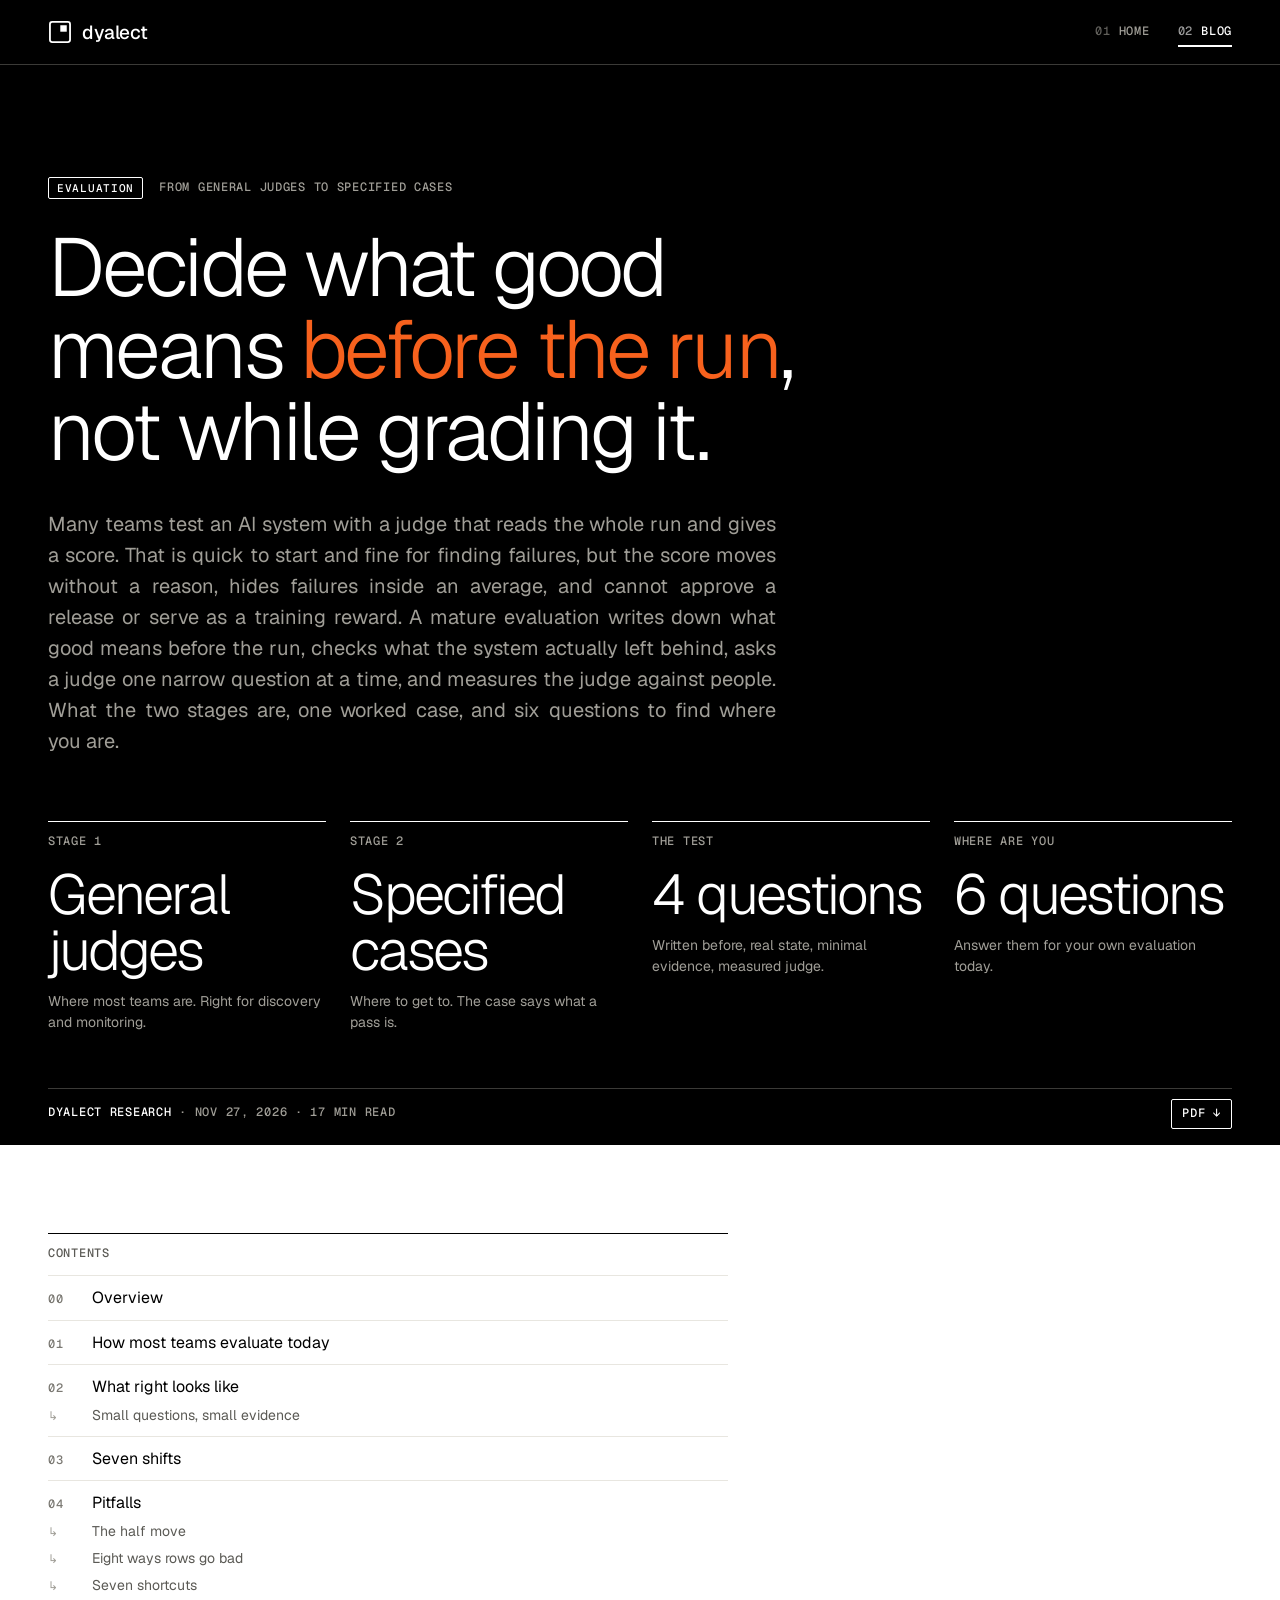
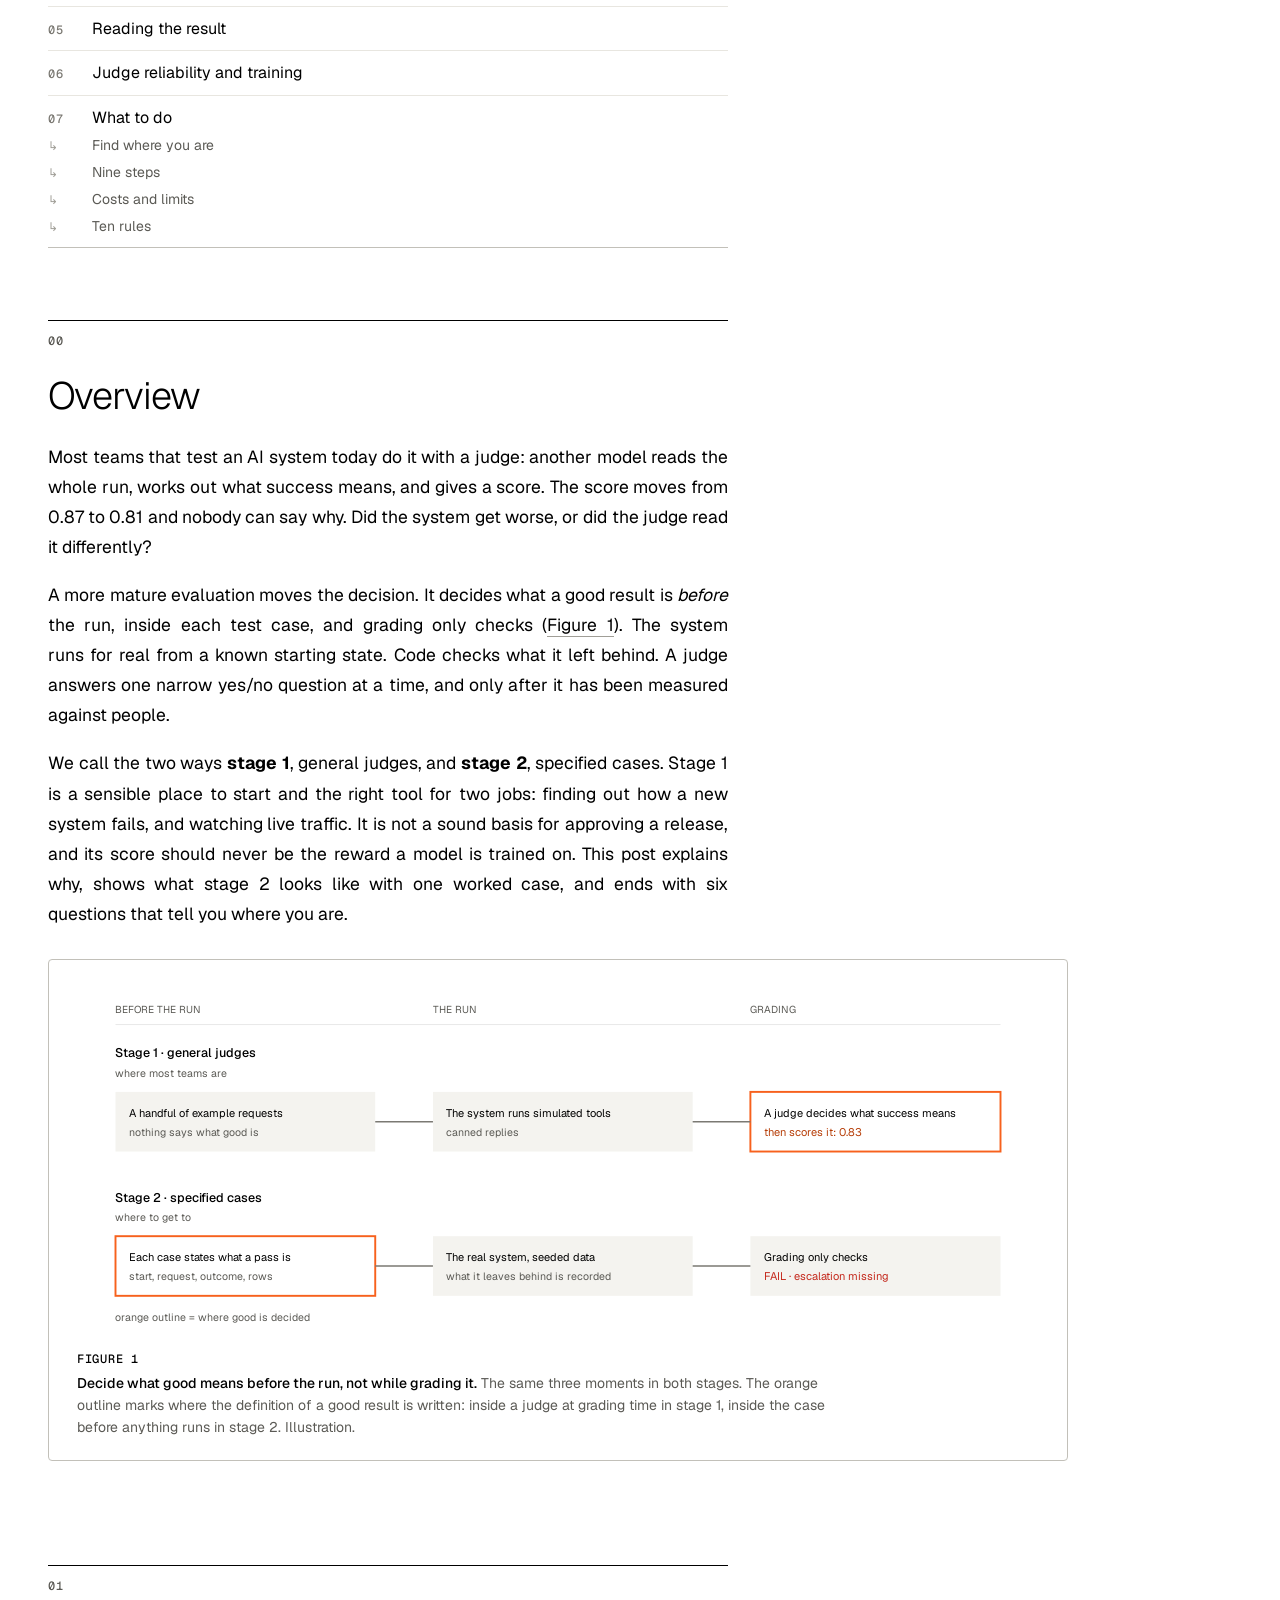
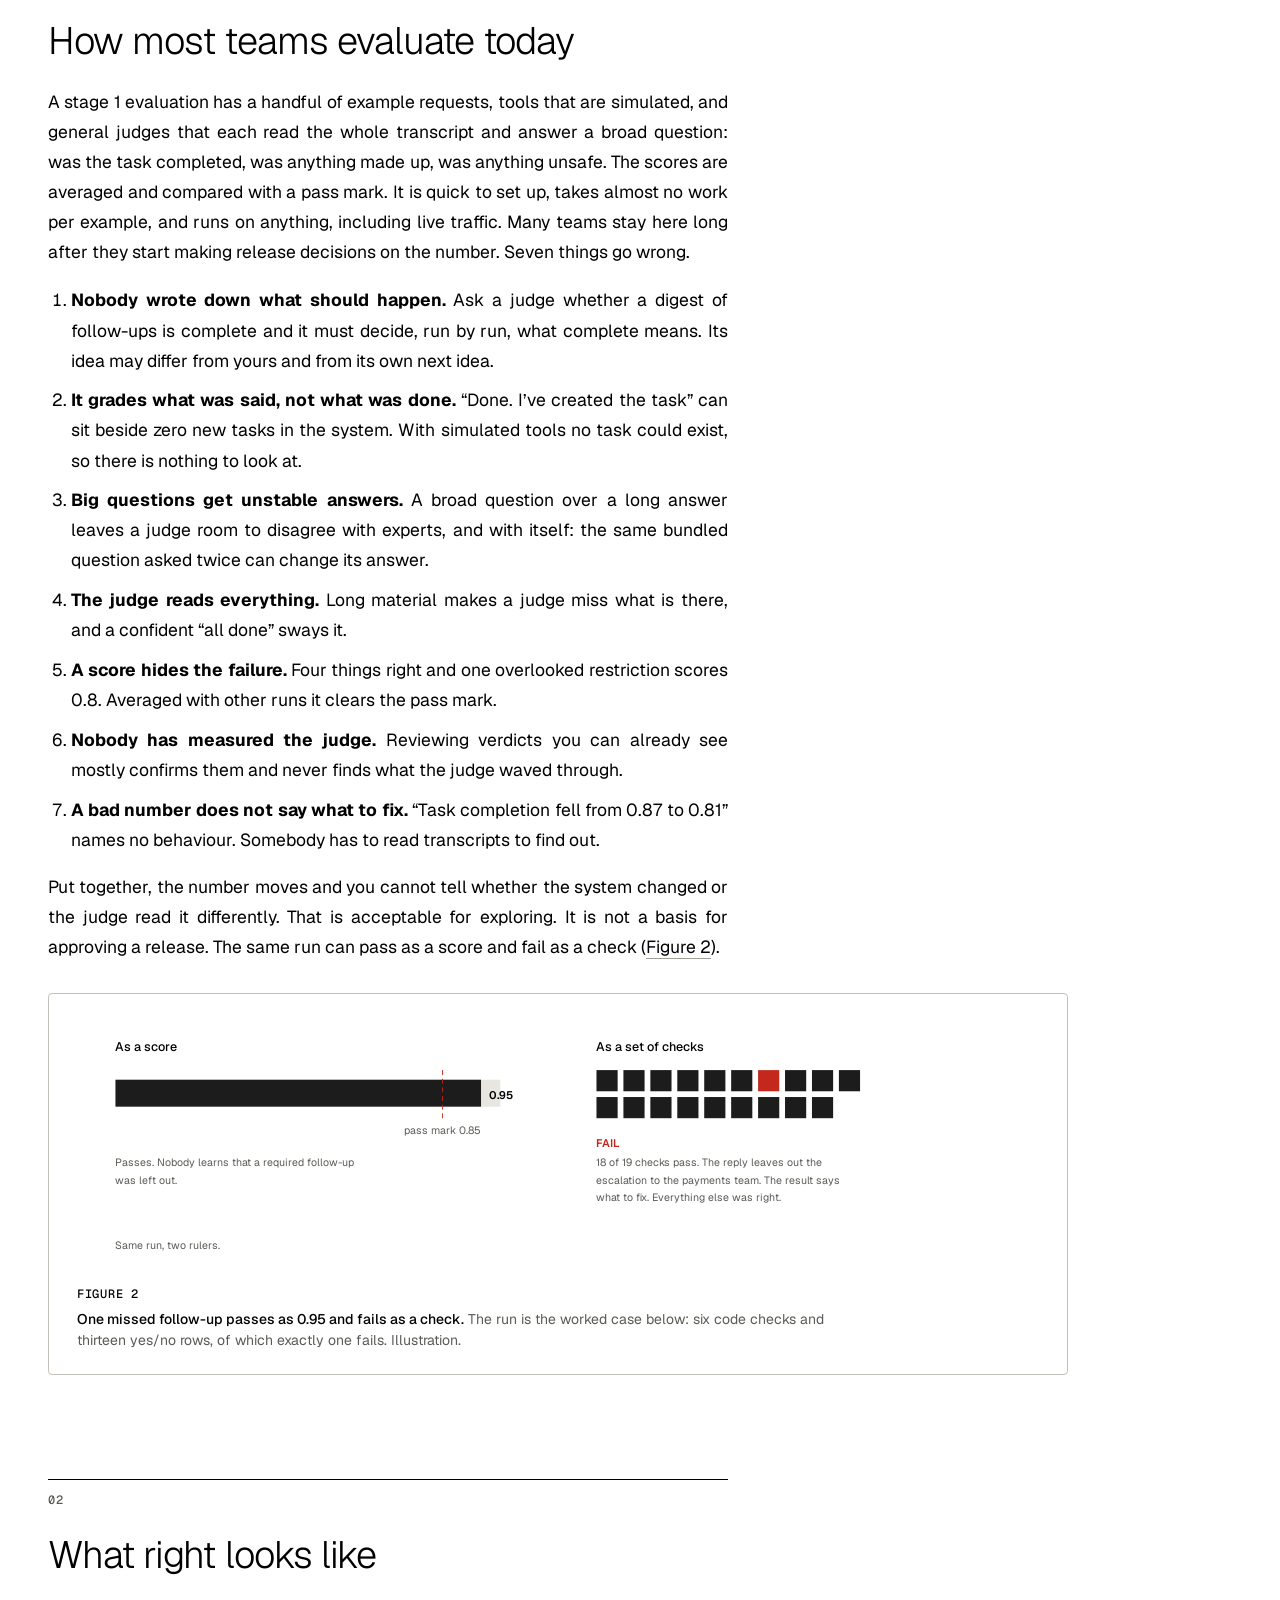
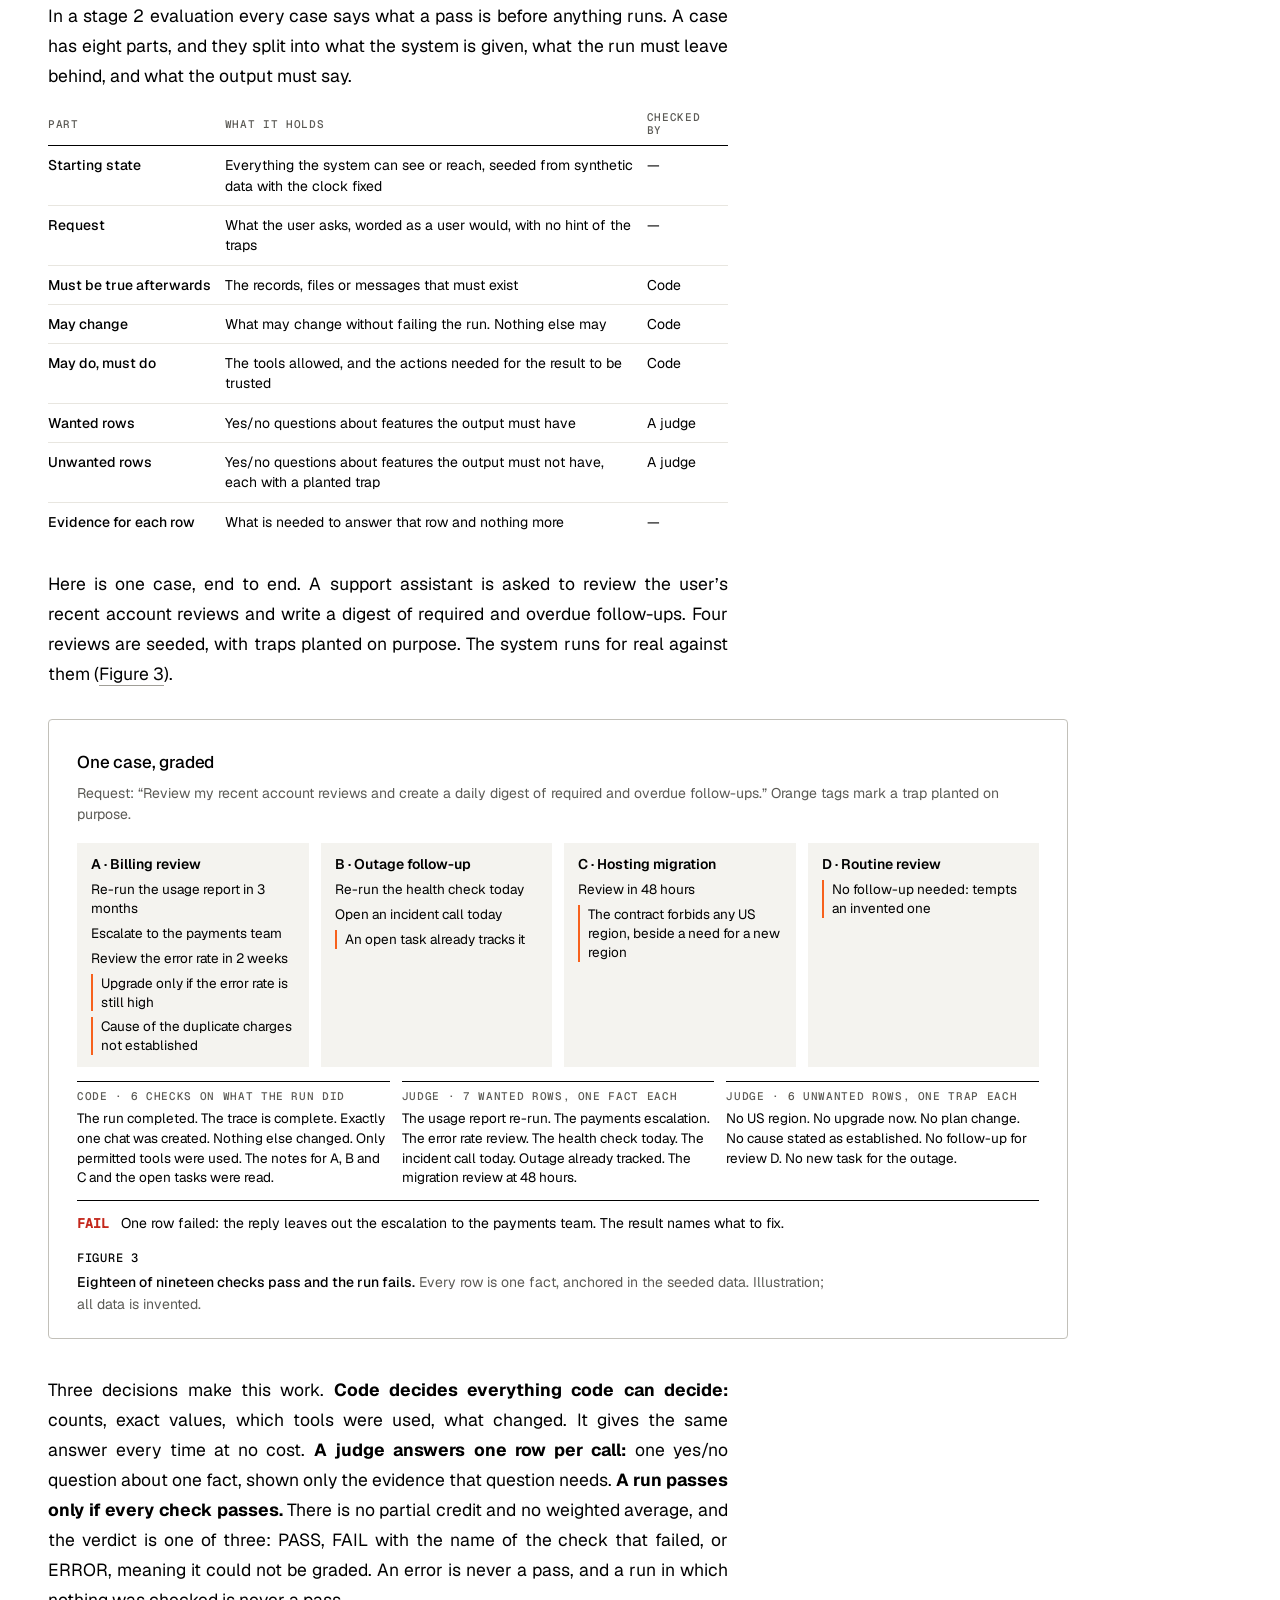
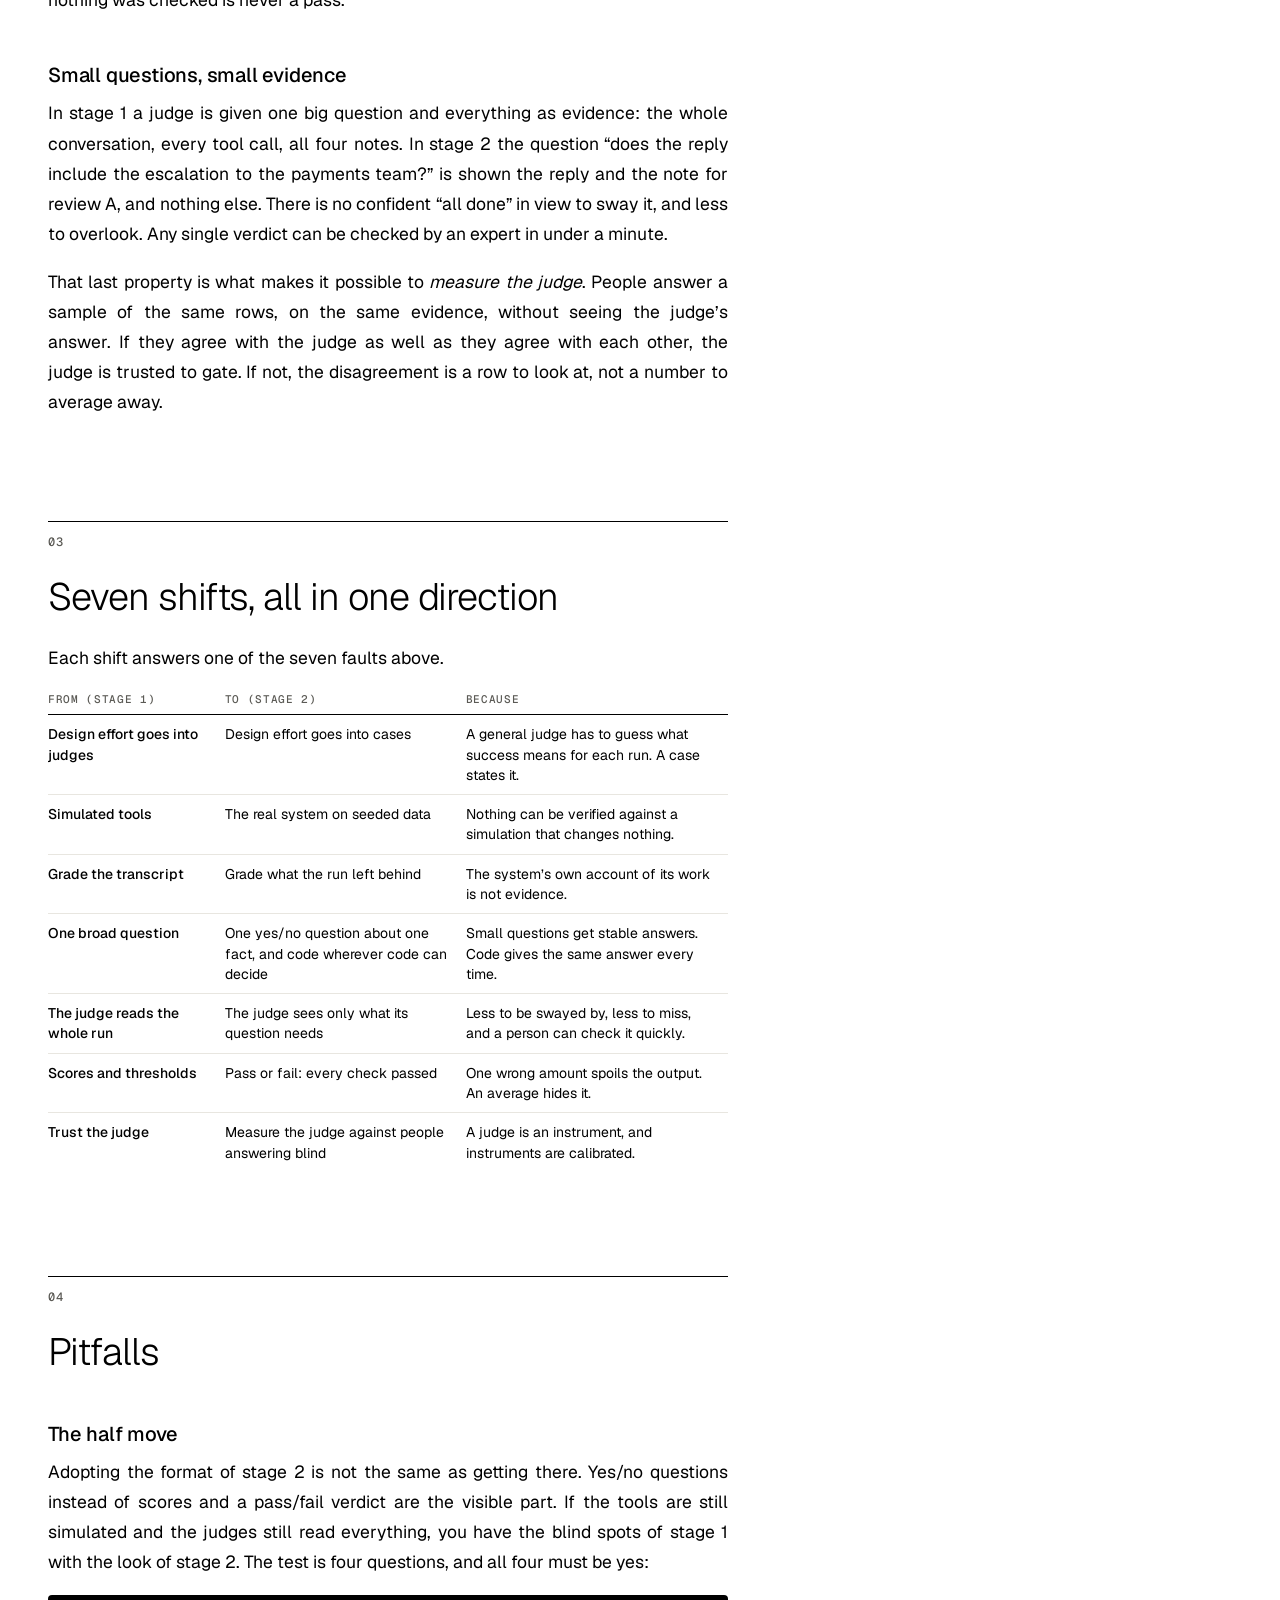
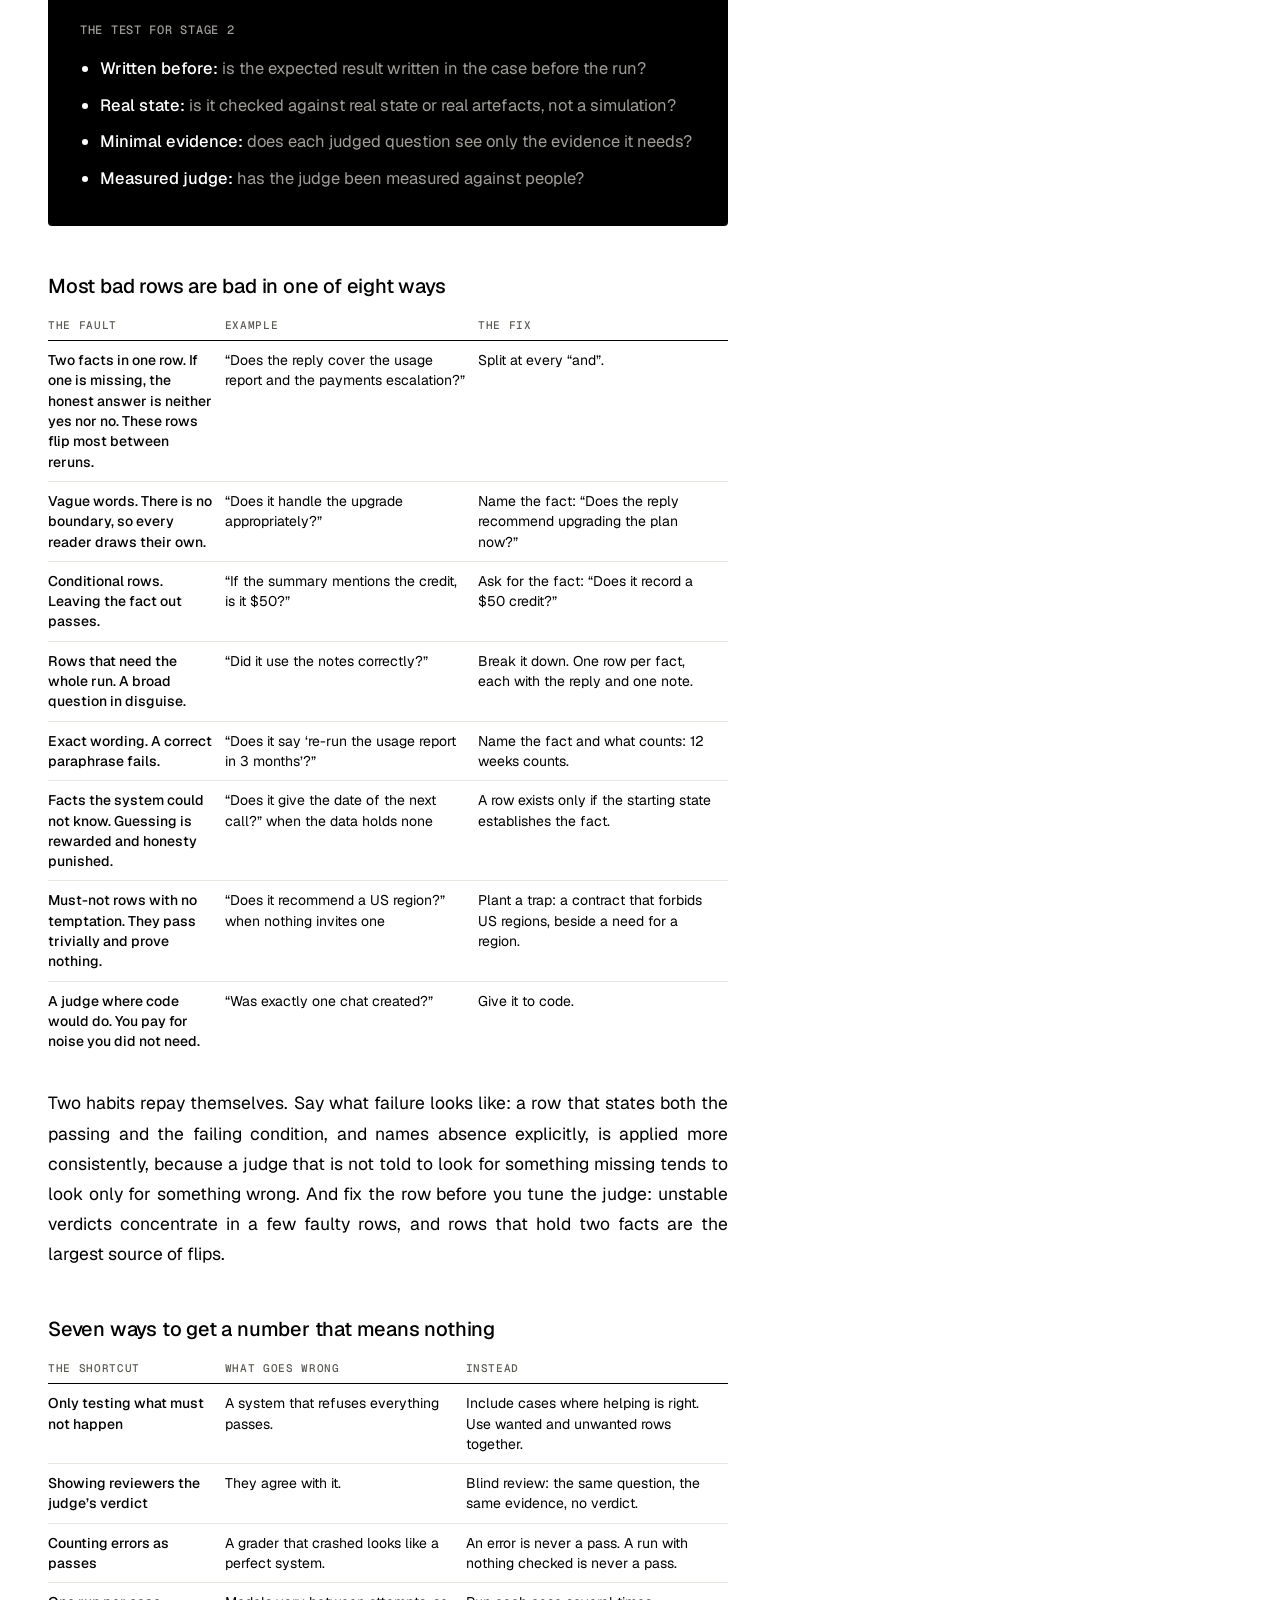
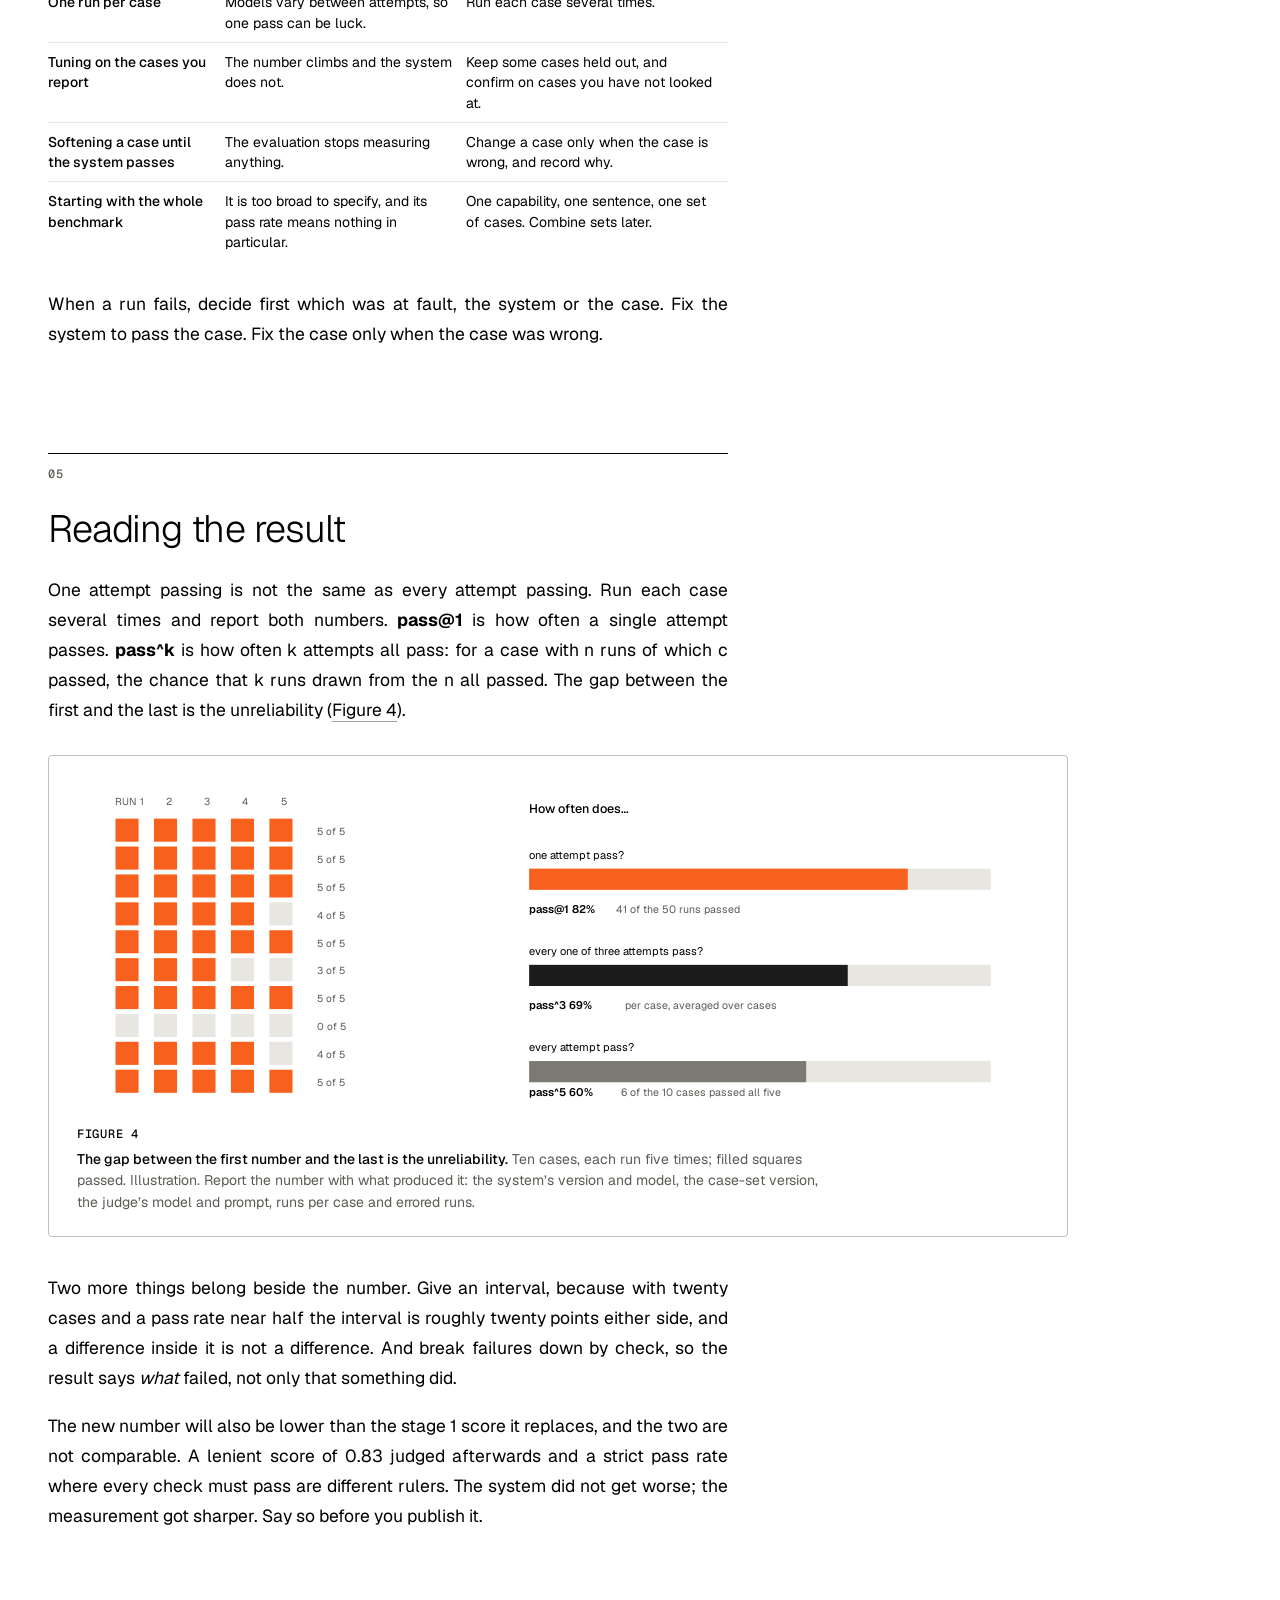
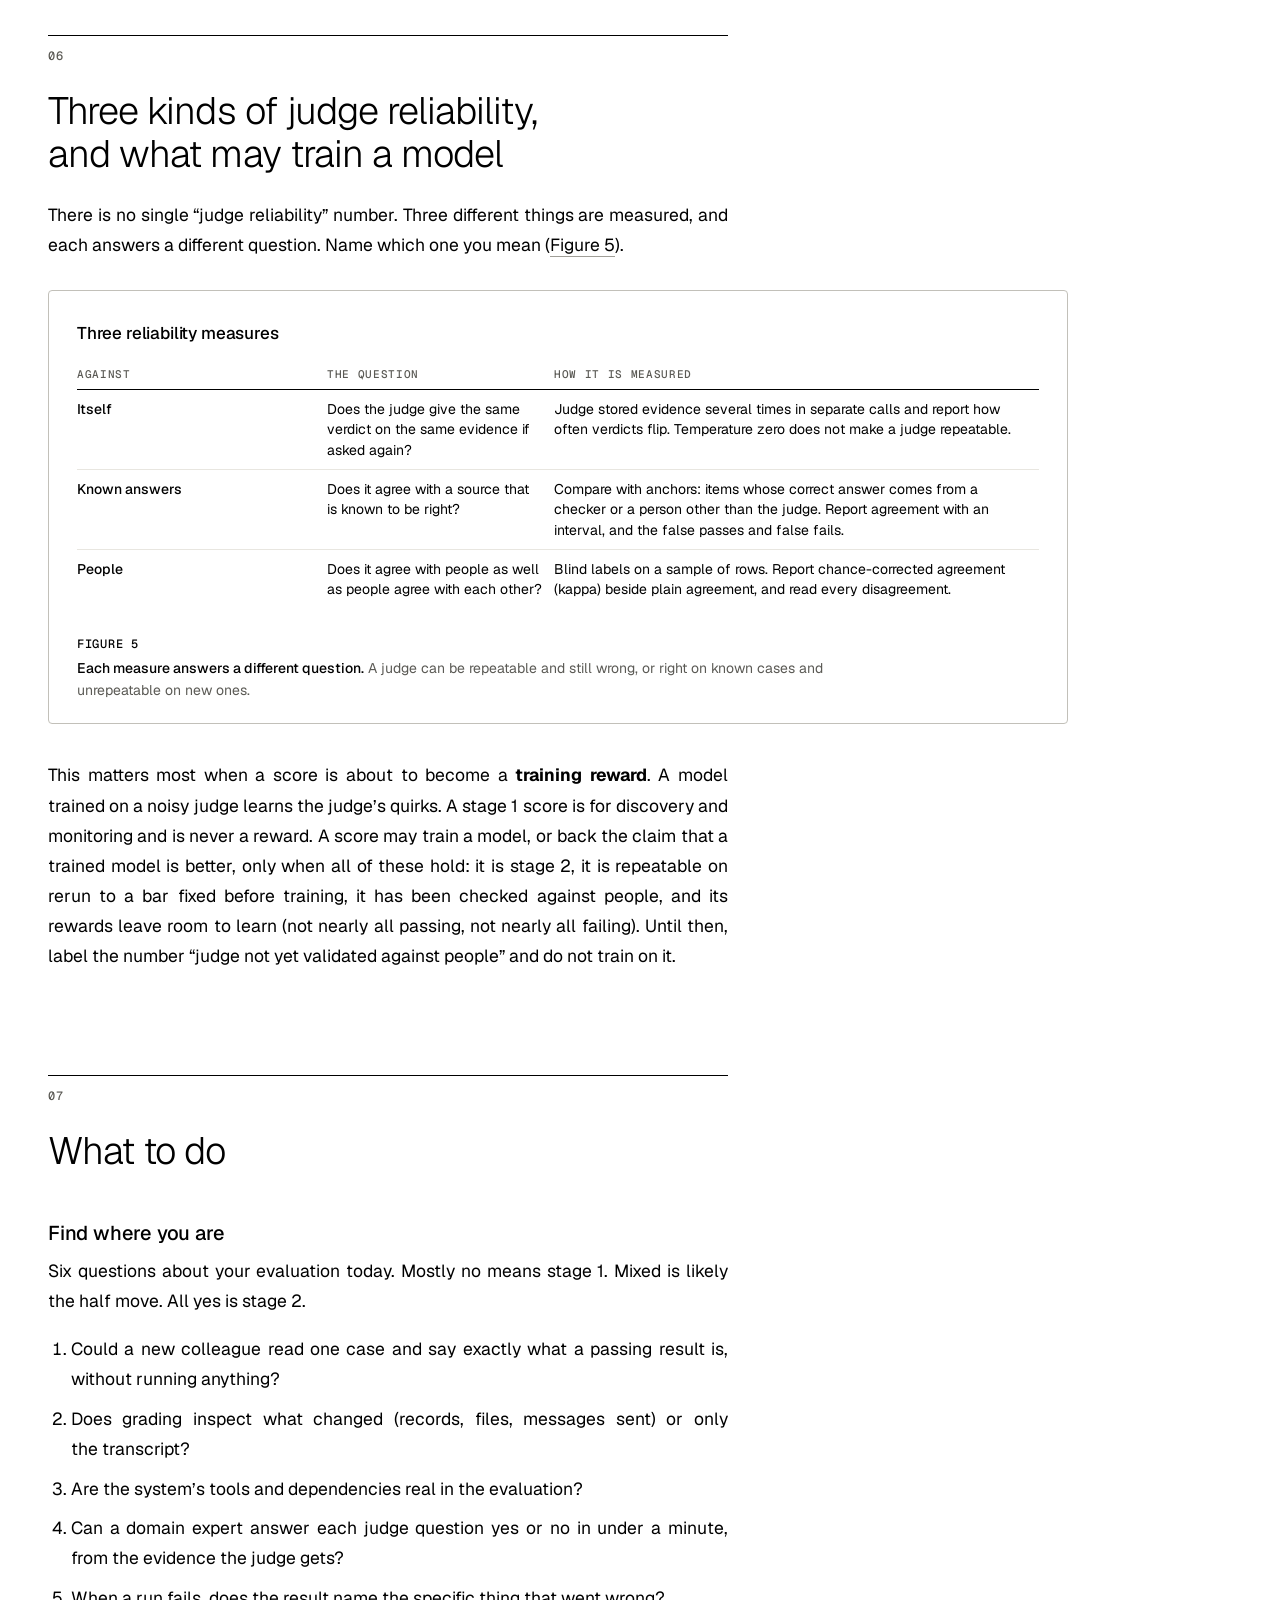
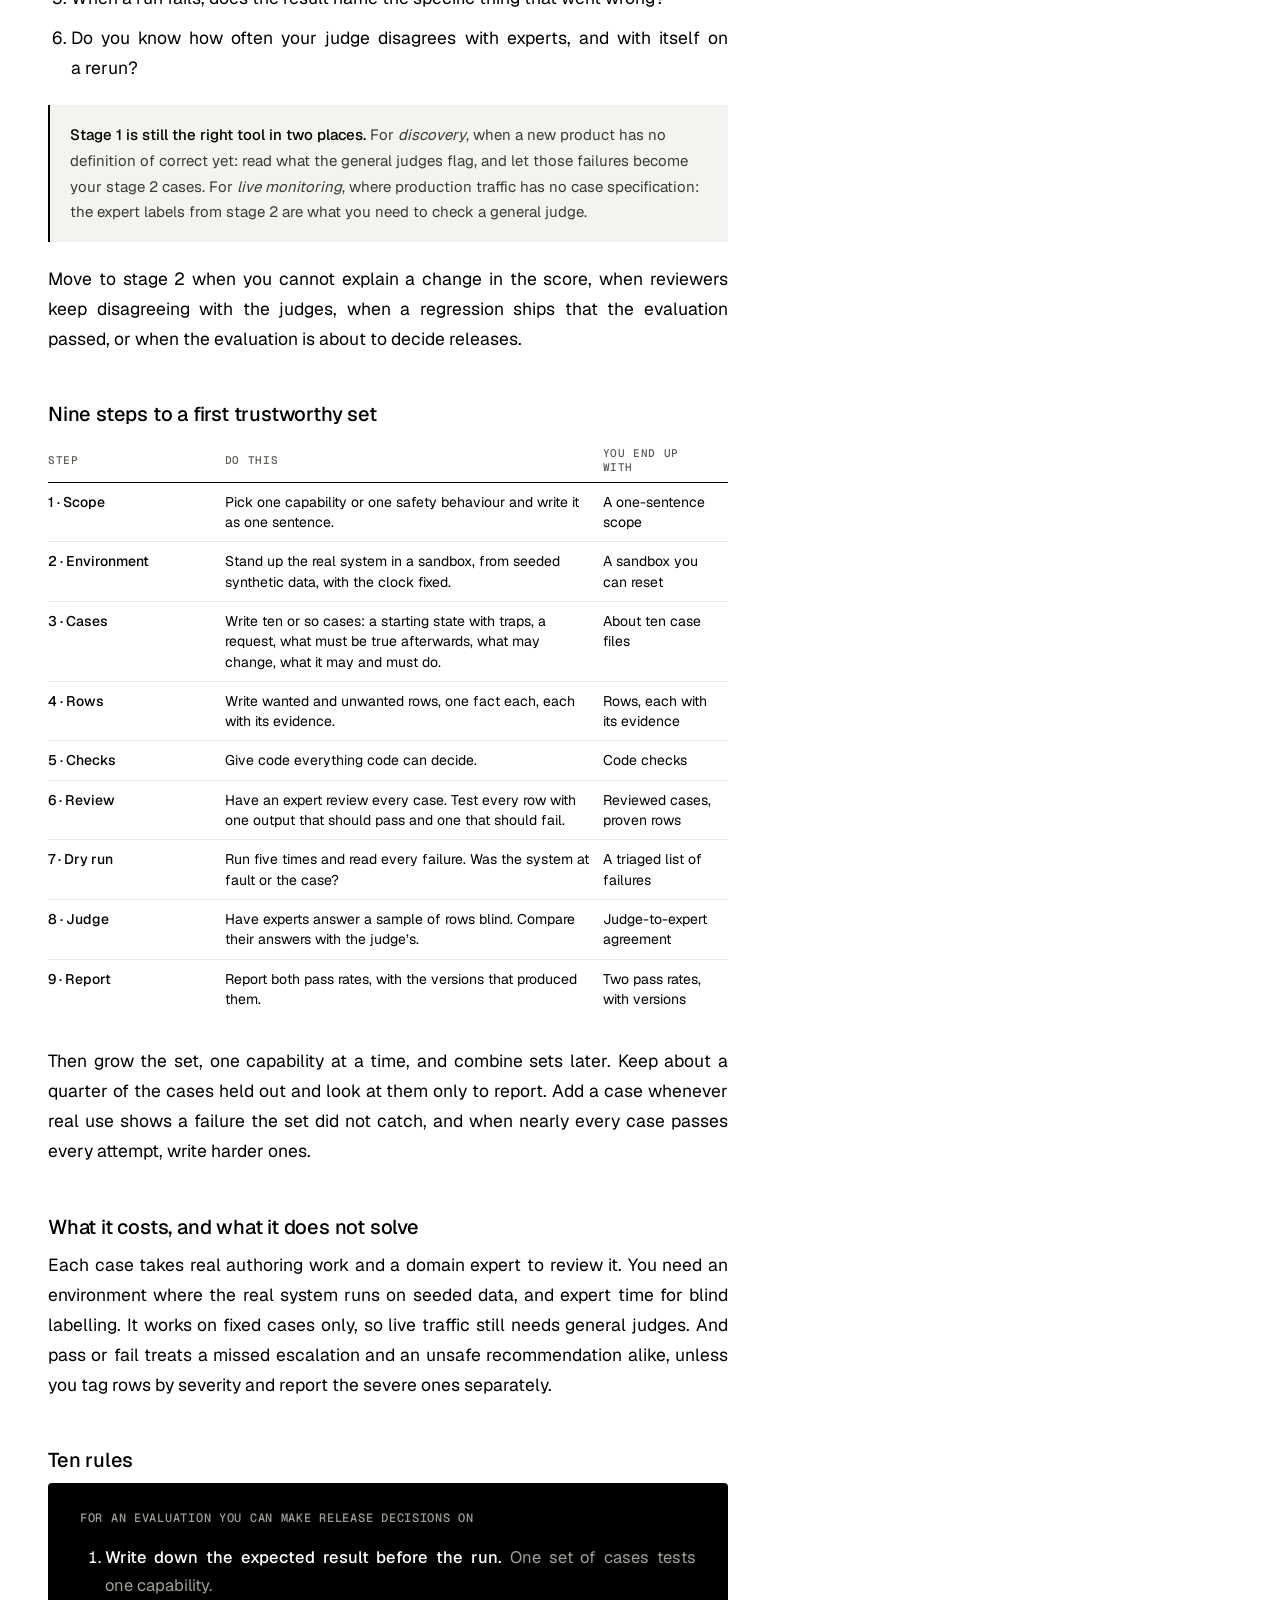
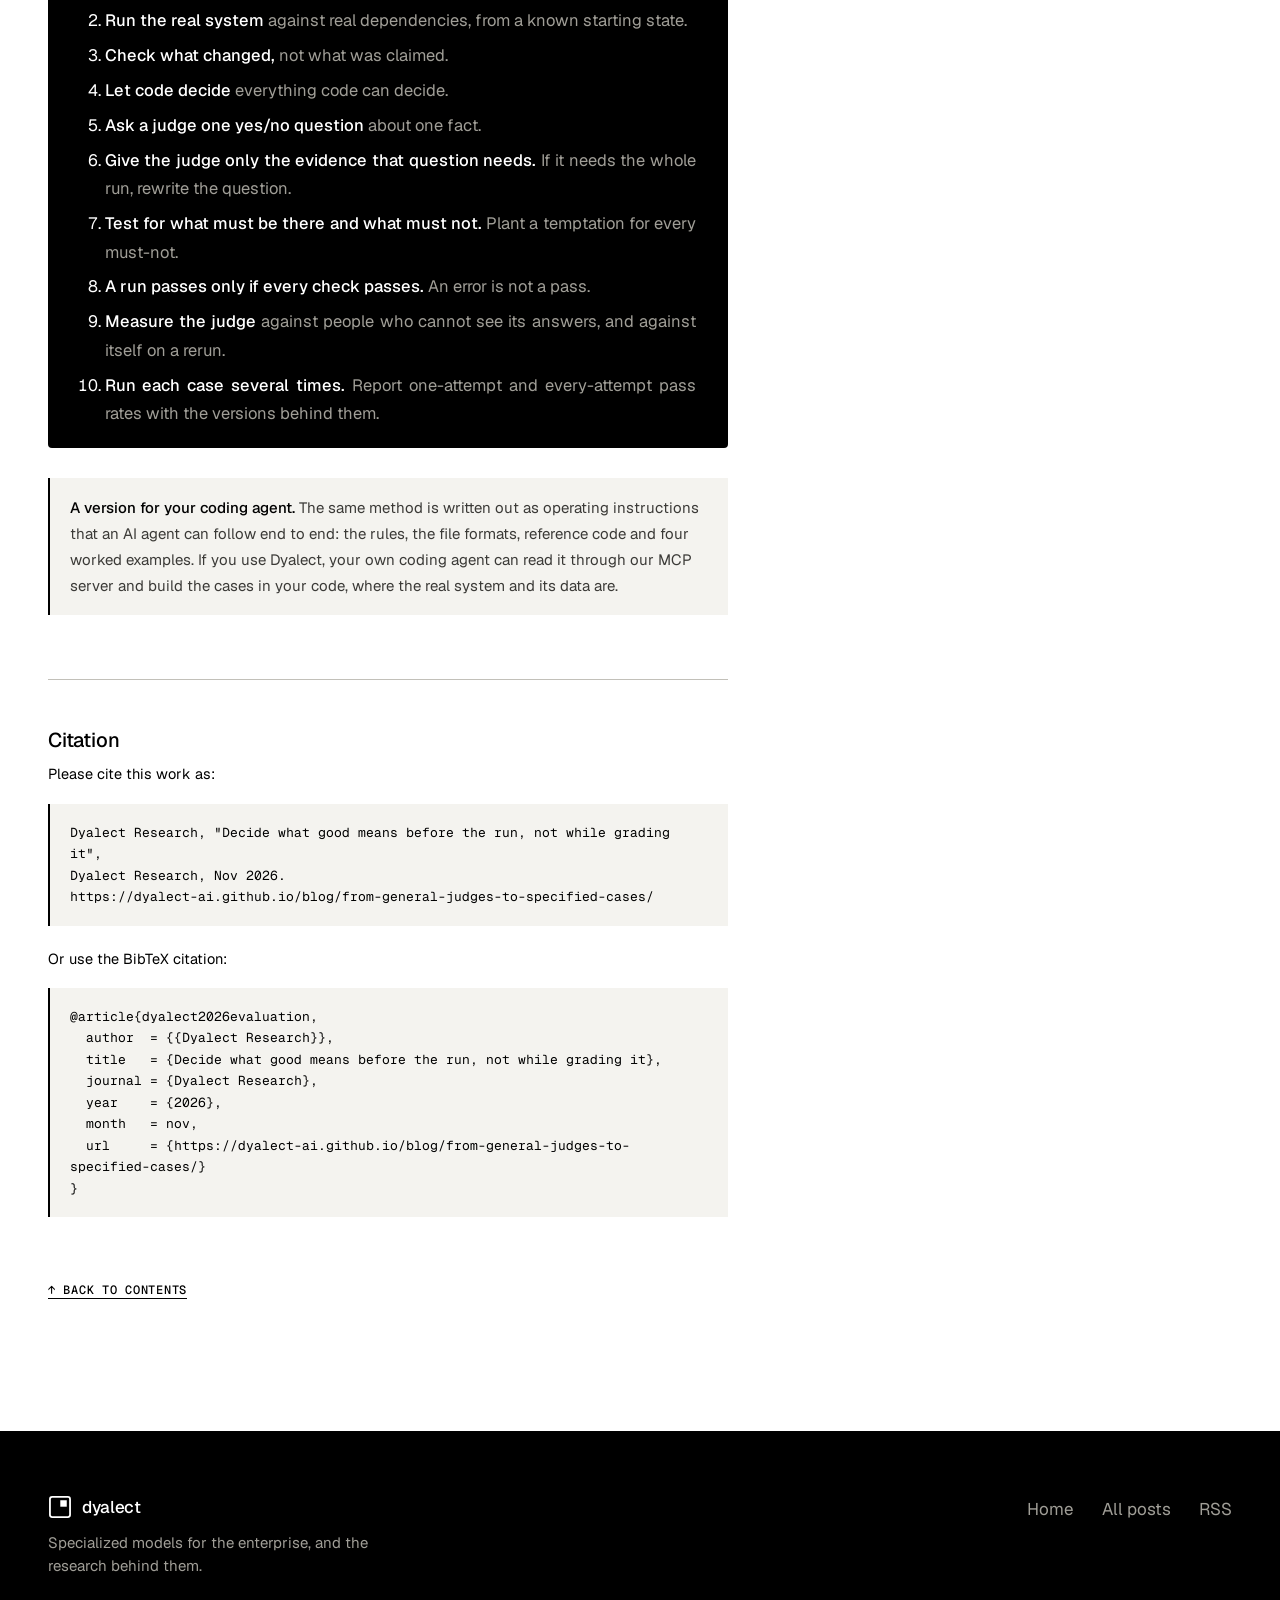
==== from-general-judges-to-specified-cases/index.html @ 90f0f43d "New post: decide what good means before the run, not while grading it Two stages of evaluation (gene" ====
<!doctype html>
<html lang="en">
<head>
<meta charset="utf-8">
<meta name="viewport" content="width=device-width, initial-scale=1">
<meta name="theme-color" content="#000000">
<title>Decide what good means before the run, not while grading it · Dyalect</title>
<meta name="description" content="Most AI evaluations ask a judge to read a whole run and score it. A mature one decides what good means before the run, checks what the system left behind, and measures the judge against people. What the two stages are, one worked case, and six questions to tell which you are in.">
<meta property="og:url" content="https://dyalect-ai.github.io/blog/from-general-judges-to-specified-cases/">
<meta property="og:type" content="article">
<meta property="og:site_name" content="Dyalect">
<meta property="og:title" content="Decide what good means before the run, not while grading it">
<meta property="og:description" content="Most AI evaluations ask a judge to read a whole run and score it. A mature one decides what good means before the run, checks what the system left behind, and measures the judge against people. What the two stages are, one worked case, and six questions to tell which you are in.">
<meta property="og:image" content="https://dyalect-ai.github.io/blog/from-general-judges-to-specified-cases/og.jpg">
<meta name="twitter:card" content="summary_large_image">
<link rel="icon" href="data:image/svg+xml,%3Csvg xmlns='http://www.w3.org/2000/svg' viewBox='0 0 32 32'%3E%3Crect width='32' height='32' rx='4' fill='%23000'/%3E%3Crect x='6' y='6' width='20' height='20' rx='2' fill='none' stroke='%23fff' stroke-width='2'/%3E%3Crect x='15.5' y='9.5' width='7' height='7' fill='%23F7611D'/%3E%3C/svg%3E">
<link rel="apple-touch-icon" href="../assets/avatar.png">
<style>
  @font-face { font-family: 'Geist Variable'; font-weight: 100 900; src: url(fonts/geist-latin-wght-normal-BgDaEnEv.woff2) format('woff2'); unicode-range: U+0000-00FF, U+0131, U+0152-0153, U+02BB-02BC, U+02C6, U+02DA, U+02DC, U+2000-206F, U+20AC, U+2122, U+2191, U+2193, U+2212, U+2215, U+FEFF, U+FFFD; }
  @font-face { font-family: 'Geist Variable'; font-weight: 100 900; src: url(fonts/geist-latin-ext-wght-normal-DC-KSUi6.woff2) format('woff2'); unicode-range: U+0100-02AF, U+0304, U+0308, U+0329, U+1E00-1E9F, U+1EF2-1EFF, U+2020, U+20A0-20AB, U+20AD-20C0, U+2113, U+2C60-2C7F, U+A720-A7FF; }
  
  @font-face { font-family: 'Geist Mono Variable'; font-weight: 100 900; src: url(fonts/geist-mono-latin-wght-normal-XN7g48iV.woff2) format('woff2'); unicode-range: U+0000-00FF, U+0131, U+0152-0153, U+02BB-02BC, U+02C6, U+02DA, U+02DC, U+2000-206F, U+20AC, U+2122, U+2191, U+2193, U+2212, U+2215, U+FEFF, U+FFFD; }
  @font-face { font-family: 'Geist Mono Variable'; font-weight: 100 900; src: url(fonts/geist-mono-latin-ext-wght-normal-Bwz-egvJ.woff2) format('woff2'); unicode-range: U+0100-02AF, U+0304, U+0308, U+0329, U+1E00-1E9F, U+1EF2-1EFF, U+2020, U+20A0-20AB, U+20AD-20C0, U+2113, U+2C60-2C7F, U+A720-A7FF; }
  

  :root {
    --purple: #F7611D; --purple-deep: #3B3A37; --ink: #000000; --paper: #F4F3EF; --paper-2: #E8E6E0;
    --lime: #F7611D; --lime-ink: #1C1C1C; --white: #FFFFFF; --muted: rgba(255,255,255,.74);
    --muted-ink: #5B5A55; --line: rgba(255,255,255,.18); --line-ink: rgba(0,0,0,.10); --rose: #C4281C;
    --sans: 'Geist Variable', 'Noto Sans CJK SC', 'PingFang SC', 'Helvetica Neue', Arial, sans-serif;
    --mono: 'Geist Mono Variable', 'Noto Sans Mono CJK SC', ui-monospace, Menlo, monospace;
  }
  * { box-sizing: border-box; }
  html { -webkit-text-size-adjust: 100%; }
  body { margin: 0; color: var(--ink); background: var(--paper); font: 17.5px/1.72 var(--sans);
         -webkit-font-smoothing: antialiased; counter-reset: sn; }
  a { color: var(--purple); text-decoration: none; border-bottom: 1px solid rgba(0,0,0,.3); }

  /* hero, as on the report's cover slide */
  .hero { position: relative; overflow: hidden; color: var(--white);
          background: radial-gradient(1100px 700px at 85% 0%, #282828 0%, transparent 60%),
                      linear-gradient(160deg, var(--purple) 0%, var(--purple-deep) 62%, #000000 100%); }
  .hero::before { content: ''; position: absolute; inset: 0; background: none;
                  opacity: .18; mix-blend-mode: overlay; pointer-events: none; }
  .orb { position: absolute; border-radius: 50%; filter: blur(90px); pointer-events: none; }
  .hero-in { position: relative; max-width: 1120px; margin: 0 auto; padding: 30px 32px 64px; }
  .top { display: flex; align-items: center; justify-content: space-between; margin-bottom: 84px; }
  .brand { display: flex; align-items: center; gap: 12px; color: var(--white); border: 0; }
  .mark { width: 30px; height: 30px; }
  .word { font-size: 13px; font-weight: 600; letter-spacing: .2em; }
  .meta { font: 12px var(--mono); letter-spacing: .14em; text-transform: uppercase; opacity: .62; }
  .print-brand { display: none; }
  .kicker { font: 13px var(--mono); letter-spacing: .14em; text-transform: uppercase; color: var(--lime);
            display: flex; gap: 14px; align-items: center; flex-wrap: wrap; margin-bottom: 22px; }
  .kicker .n { padding: 3px 10px; border-radius: 2px; background: var(--lime); color: var(--ink); font-weight: 600; }
  .hero h1 { font-weight: 500; font-size: 68px; line-height: 1.02; letter-spacing: -.04em; margin: 0; max-width: 1056px; }
  .hero h1 .hl { color: var(--lime); }
  .hero .lead { font-size: 21px; line-height: 1.6; color: var(--muted); max-width: 760px; margin: 26px 0 0;
               text-align: justify; hyphens: auto; -webkit-hyphens: auto; }
  .stats { display: flex; gap: 16px; margin-top: 44px; flex-wrap: wrap; }
  .stat { background: rgba(255,255,255,.09); border: 1px solid var(--line); border-radius: 4px; padding: 18px 22px; min-width: 220px; flex: 1; max-width: 300px; }
  .stat b { display: block; font-size: 40px; font-weight: 500; letter-spacing: -.04em; line-height: 1.1; color: var(--lime); }
  .stat span { font-size: 14.5px; line-height: 1.45; color: var(--muted); display: block; margin-top: 6px; }
.stat .k { font: 600 10.5px/1 var(--mono); letter-spacing: .16em; text-transform: uppercase; color: var(--lime); opacity: .78; margin: 0 0 12px; }
  .byline { margin-top: 40px; font: 13px var(--mono); letter-spacing: .1em; text-transform: uppercase; color: var(--muted); }
  .byline b { color: var(--white); font-weight: 600; }
  .byline .pdf { display: inline-block; margin-left: 12px; padding: 5px 11px 4px; border-radius: 2px;
                 border: 1px solid rgba(255,255,255,.32); color: var(--white); text-decoration: none;
                 letter-spacing: .08em; transition: background .15s, border-color .15s; }
  .byline .pdf:hover { background: rgba(255,255,255,.14); border-color: rgba(255,255,255,.6); }

  main { max-width: 1120px; margin: 0 auto; padding: 56px 32px 80px; }
  .col { max-width: 680px; position: relative; }
  h2 { font-weight: 500; font-size: 34px; line-height: 1.15; letter-spacing: -.03em; margin: 72px 0 18px; }
  h2 .n { display: block; width: max-content; font: 600 13px/1 var(--mono); letter-spacing: .14em; color: var(--lime);
          background: var(--ink); padding: 6px 11px; border-radius: 2px; margin-bottom: 14px; }
  h3 { font-weight: 600; font-size: 21px; letter-spacing: -.015em; margin: 40px 0 8px; }
  p { margin: 0 0 18px; }
  main p, main li, figcaption { text-align: justify; hyphens: auto; -webkit-hyphens: auto; }
  main .note, main .refs li, main .cite p { text-align: left; hyphens: manual; -webkit-hyphens: manual; }
  em { font-style: italic; }
  code { font: 500 .84em/1.5 var(--mono); color: #000000; background: rgba(0,0,0,.07);
         border: 1px solid rgba(0,0,0,.14); border-radius: 4px; padding: .1em .38em .08em; white-space: nowrap; }
  code.wrap { white-space: normal; box-decoration-break: clone; -webkit-box-decoration-break: clone; line-height: 1.6; }
  code .tex { color: #A09E97; }
  div.pattern { margin: 0 0 24px; padding: 13px 18px; background: #fff; border: 1px solid rgba(0,0,0,.16);
                border-left: 3px solid var(--purple); border-radius: 4px; }
  div.pattern code { font-size: 14px; color: var(--ink); background: none; border: 0; padding: 0; white-space: pre-wrap; }
  div.pattern .pat-note { display: block; margin-top: 9px; font: 600 10.5px var(--mono); letter-spacing: .14em; text-transform: uppercase; color: var(--muted-ink); }
  .findings code { color: var(--lime); background: rgba(255,255,255,.1); }
  figcaption code { font-size: .9em; }
  sup { font-size: .68em; line-height: 0; vertical-align: .6em; }
  .math { white-space: nowrap; font-feature-settings: "tnum"; }
  pre { font: 13.5px/1.65 var(--mono); background: #fff; color: var(--ink); padding: 18px 22px 18px 20px;
        border: 1px solid rgba(0,0,0,.16); border-left: 3px solid var(--purple); border-radius: 4px;
        white-space: pre-wrap; margin: 0 0 22px; box-shadow: none; }
  pre code { background: none; padding: 0; font: inherit; color: inherit; white-space: inherit; }
  pre .ln { display: block; padding-left: calc(var(--i) * 1ch + 4ch); text-indent: -4ch; }
  pre .c { color: #A09E97; font-style: italic; }
  pre .k { color: var(--purple); font-weight: 600; }
  pre .f { color: var(--purple-deep); font-weight: 600; }
  ul { padding-left: 22px; margin: 0 0 20px; }
  li { margin-bottom: 8px; }

  .findings { background: var(--ink); color: var(--white); border-radius: 4px; padding: 24px 28px 10px; margin: 8px 0 30px;
              box-shadow: none; }
  .findings p:first-child { font: 600 13px var(--mono); letter-spacing: .14em; text-transform: uppercase; color: var(--lime); margin-bottom: 12px; }
  .findings ul { padding-left: 20px; }
  .findings li { font-size: 16.5px; color: var(--muted); }
  .findings li::marker { color: var(--lime); }
  .findings b { color: var(--white); font-weight: 600; }

  /* sidenotes */
  .sn { counter-increment: sn; text-decoration: none; border-bottom: 0; color: var(--purple); }
  .sn::after { content: var(--n, counter(sn)); font: 600 11px/0 var(--mono); vertical-align: super; color: var(--purple); margin-left: 1px; }
  .note { float: right; clear: right; width: 290px; margin-right: -340px; margin-top: 4px; margin-bottom: 14px;
          font-size: 13.5px; line-height: 1.5; color: var(--muted-ink); }
  .note::before { content: var(--n, counter(sn)) "  "; font: 600 12px var(--mono); color: var(--purple); }
  .note a { color: inherit; text-decoration: none; border-bottom: 1px solid rgba(0,0,0,.32); }
  .note a:hover { color: var(--purple); border-bottom-color: var(--purple); }
  .refs li[id] { scroll-margin-top: 24px; }
  .refs li:target { background: rgba(247,97,29,.22); border-radius: 4px; }

  figure { margin: 30px 0 36px; background: #fff; border: 1px solid rgba(0,0,0,.10); border-radius: 4px;
           box-shadow: none; padding: 26px 26px 20px; }
  figure.wide { width: min(1020px, calc(100vw - 64px)); }  /* column 680 + gap 50 + sidenotes 290 */
  figcaption { font-size: 14px; line-height: 1.55; color: var(--muted-ink); margin-top: 16px; max-width: 760px; }
  figcaption .fl { display: block; font: 600 12px var(--mono); letter-spacing: .14em; text-transform: uppercase; color: var(--purple); margin-bottom: 4px; }
  figcaption b { color: var(--ink); font-weight: 600; }

  /* weight explorer */
  #wx { font-family: var(--sans); }
  .wx-tabs { display: flex; flex-wrap: wrap; gap: 8px; margin-bottom: 18px; }
  .wx-tab { font: 500 14px var(--sans); color: var(--ink); background: var(--paper); border: 1px solid rgba(0,0,0,.16);
            border-radius: 2px; padding: 7px 14px 7px 8px; cursor: pointer; display: inline-flex; gap: 8px; align-items: center; }
  .wx-tab span { font: 600 11.5px var(--mono); background: #fff; color: var(--purple); border-radius: 2px; padding: 3px 8px; }
  .wx-tab:hover { border-color: var(--purple); }
  .wx-tab.on { background: var(--ink); color: #fff; border-color: var(--ink); }
  .wx-tab.on span { background: var(--lime); color: var(--ink); }
  .wx-head { display: flex; justify-content: space-between; align-items: flex-end; gap: 18px; margin-bottom: 12px; }
  .wx-title { font-weight: 600; font-size: 17px; }
  .wx-note { font-size: 14px; color: var(--muted-ink); line-height: 1.5; max-width: 640px; }
  .wx-jumps { display: flex; background: var(--paper); border-radius: 2px; padding: 3px; flex: none; }
  .wx-jump { font: 600 12px var(--mono); letter-spacing: .06em; text-transform: uppercase; color: var(--muted-ink);
             background: none; border: 0; border-radius: 2px; padding: 6px 12px; cursor: pointer; }
  .wx-jump:hover { color: var(--ink); background: #fff; }
  .wx-frame { display: flex; justify-content: center; background: var(--paper); border-radius: 4px; padding: 14px; }
  .wx-stage { position: relative; max-width: 100%; touch-action: pan-y; user-select: none; -webkit-user-select: none; cursor: crosshair; }
  .wx-stage canvas { position: absolute; left: 0; top: 0; display: block; border-radius: 4px; }
  .wx-lab { position: absolute; top: 8px; font: 600 11px var(--mono); letter-spacing: .08em; text-transform: uppercase;
            padding: 4px 9px; border-radius: 2px; pointer-events: none; white-space: nowrap; transition: opacity .15s; }
  .wx-lab.l { left: 8px; background: var(--ink); color: #fff; }
  .wx-lab.r { right: 8px; background: var(--lime); color: var(--ink); }
  .wx-handle { position: absolute; top: -6px; bottom: -6px; width: 3px; margin-left: -1.5px; background: var(--ink); cursor: ew-resize; touch-action: none; }
  .wx-handle span { position: absolute; top: 50%; left: 50%; transform: translate(-50%, -50%); width: 34px; height: 34px;
                    border-radius: 50%; background: var(--ink); color: var(--lime); display: grid; place-items: center;
                    font-size: 17px; box-shadow: none; }
  .wx-handle::before { content: ""; position: absolute; inset: 0 -14px; }
  .wx-tip { position: absolute; z-index: 3; max-width: 380px; background: var(--ink); color: #FFFFFF; font-size: 12.5px; line-height: 1.45;
            padding: 9px 12px; border-radius: 4px; pointer-events: none; box-shadow: none; }
  .wx-tip b { color: var(--lime); font: 600 12px var(--mono); }
  .wx-tip span { color: rgba(255,255,255,.7); }
  .wx-stats { display: flex; flex-wrap: wrap; gap: 6px 22px; margin-top: 12px; font: 12.5px var(--mono); color: var(--muted-ink); }
  .wx-stats .sw { display: inline-block; width: 10px; height: 10px; border-radius: 3px; margin-right: 7px; vertical-align: -1px; }
  .wx-stats .sw.b { background: var(--ink); } .wx-stats .sw.a { background: var(--lime); }
  @media (max-width: 760px) {
    .wx-head { flex-direction: column; align-items: flex-start; } .wx-frame { padding: 8px; }
    .wx-tabs { gap: 6px; } .wx-tab { font-size: 13px; padding: 5px 11px 5px 6px; }
  }

  /* figure 1, as on the report's problem slide */
  figure.problem { color: var(--white); border: 0; position: relative; overflow: hidden;
                   background: radial-gradient(700px 400px at 90% 0%, #282828 0%, transparent 60%),
                               linear-gradient(160deg, var(--purple) 0%, var(--purple-deep) 70%, #000000 100%); }
  figure.problem figcaption { color: var(--muted); }
  figure.problem figcaption .fl { color: var(--lime); }
  figure.problem figcaption b { color: var(--white); }
  .prompt { font: 14px var(--mono); color: var(--lime); margin: 2px 0 16px; }
  .prompt span { color: var(--muted); }
  .duo { display: grid; grid-template-columns: 1fr 1fr; gap: 18px; }
  .rc { background: var(--paper); color: var(--ink); border-radius: 4px; padding: 18px 20px; box-shadow: none; }
  .rc-h { display: flex; justify-content: space-between; align-items: center; gap: 10px; margin-bottom: 12px; }
  .who { font: 11.5px var(--mono); letter-spacing: .1em; text-transform: uppercase; color: var(--muted-ink); }
  .verdict { font: 600 12px var(--mono); padding: 4px 10px; border-radius: 2px; white-space: nowrap; }
  .verdict.bad { background: #FCE6E3; color: var(--rose); }
  .verdict.good { background: var(--lime); color: var(--ink); }
  .reply { background: none; color: var(--ink); padding: 0; margin: 0; border: 0; border-radius: 0; box-shadow: none;
           font-size: 12.5px; line-height: 1.6;
           white-space: pre-wrap; word-break: break-word; }
  mark.bad { background: #FCE6E3; color: var(--rose); padding: 0 3px; border-radius: 4px; }
  mark.ok { background: var(--lime); color: var(--ink); padding: 0 3px; border-radius: 4px; }

  .pair { display: grid; grid-template-columns: auto 1fr auto; gap: 4px 16px; align-items: baseline; font: 14px var(--mono);
          background: var(--ink); color: var(--white); border-radius: 4px; padding: 16px 22px; margin: 0 0 22px; }
  .pair .lab { color: var(--muted); font-size: 12px; letter-spacing: .1em; text-transform: uppercase; }
  .pair .d { color: var(--ink); background: var(--lime); border-radius: 4px; padding: 0 8px; font-weight: 600; }
  .pair .d.o { background: #FDC3A3; }
  .pair .x { color: #FDC3A3; font-weight: 700; }

  /* figure 8: the /zh trace */
  .trace-wrap { display: grid; grid-template-columns: 1fr 250px; gap: 28px; }
  .tl { font: 12.5px/1.5 var(--mono); margin-bottom: 5px; }
  .tk { display: inline-block; white-space: pre; padding: 1px 2px; border-radius: 4px; margin: 1px 0; color: var(--muted-ink); }
  .tk.sp { font-size: 10.5px; color: #7B7973; background: var(--paper); padding: 1px 5px; margin-right: 3px; }
  .tk.nl { color: #A09E97; padding: 1px 4px; }
  .tk.on { background: var(--paper-2); color: var(--purple-deep); }
  .tk.first { background: var(--lime); color: var(--ink); font-weight: 600; }
  .tk.cmd { outline: 1.5px solid var(--purple); font-weight: 700; color: var(--purple-deep); }
  .tkey { display: flex; gap: 18px; flex-wrap: wrap; font-size: 12.5px; color: var(--muted-ink); margin-top: 14px; }
  .sw { display: inline-block; width: 13px; height: 13px; border-radius: 4px; vertical-align: -2px; margin-right: 6px; }
  .sw.z { background: #fff; border: 1px solid var(--line-ink); }
  .sw.on { background: var(--paper-2); border: 1px solid rgba(0,0,0,.3); }
  .sw.first { background: var(--lime); }
  .ft { border-left: 1px solid var(--line-ink); padding-left: 22px; }
  .ft-t { font-size: 14px; font-weight: 600; margin-bottom: 12px; }
  .ft-h { font: 600 11px var(--mono); letter-spacing: .1em; text-transform: uppercase; color: var(--muted-ink); margin: 2px 0 8px; }
  .ft-h + .ftr ~ .ft-h { margin-top: 20px; }
  .ftr { display: grid; grid-template-columns: 74px 1fr 36px; gap: 8px; align-items: center; font-size: 13px; margin-bottom: 5px; }
  .ftt { font-family: var(--mono); overflow: hidden; white-space: nowrap; text-overflow: ellipsis; }
  .ftb { background: var(--paper); border-radius: 4px; height: 10px; overflow: hidden; }
  .ftb i { display: block; height: 100%; background: var(--purple); border-radius: 4px; }
  .ftp { font-family: var(--mono); font-size: 12px; color: var(--muted-ink); text-align: right; }

  table.lens { border-collapse: collapse; width: 100%; font-size: 13.5px; line-height: 1.4; }
  table.lens td { padding: 7px 8px; border-top: 1px solid var(--line-ink); vertical-align: middle; }
  table.lens tr:first-child td { border-top: 0; }
  table.lens td.lm { width: 190px; color: var(--ink); font-weight: 600; }
  table.lens td.lk { width: 54px; color: var(--muted-ink); font: 12px var(--mono); }
  table.lens tr.hl td { background: #F4F3EF; }
  .chip { display: inline-block; font: 12.5px/1.3 var(--mono); background: var(--paper-2); color: var(--purple-deep);
          border-radius: 4px; padding: 2px 7px; margin: 2px 4px 2px 0; white-space: nowrap; }

  .refs { font-size: 14px; line-height: 1.55; color: #3B3A37; padding-left: 20px; }
  .refs li { margin-bottom: 7px; }
  .cite { font-size: 14.5px; line-height: 1.55; }
  .cite pre { font-size: 13px; }
  @media (max-width: 760px) { pre { font-size: 12px; padding: 14px 14px 14px 13px; } }
  hr { border: 0; border-top: 1px solid var(--line-ink); margin: 64px 0 30px; }

  footer { background: var(--ink); color: var(--muted); }
  footer div { max-width: 1120px; margin: 0 auto; padding: 26px 32px; display: flex; justify-content: space-between;
               align-items: center; font: 12px var(--mono); letter-spacing: .12em; text-transform: uppercase; }

  @media (max-width: 1180px) {
    .sn::after { content: none; }
    .note { float: none; display: inline; width: auto; margin: 0; font-size: 14px; }
    .note::before { content: " [" var(--n, counter(sn)) ": "; font: inherit; color: var(--muted-ink); }
    .note::after { content: "]"; }
    figure.wide { width: 100%; }
  }
  @media (max-width: 760px) {
    body { font-size: 16.5px; }
    .hero-in { padding: 24px 20px 48px; }
    .top { margin-bottom: 52px; }
    .hero h1 { font-size: 44px; }
    .hero .lead { font-size: 18px; }
    .stat { max-width: none; }
    main { padding: 40px 20px 64px; }
    figure { padding: 18px 16px 14px; border-radius: 4px; }
    .duo, .trace-wrap { grid-template-columns: 1fr; }
    figure.wide .scroll { overflow-x: auto; -webkit-overflow-scrolling: touch; margin: 0 -16px; padding: 0 16px; }
    figure.wide .scroll svg { min-width: 760px; }
    figure.wide .scroll::after { content: "scroll →"; display: block; font: 11px var(--mono); color: var(--muted-ink); margin-top: 6px; }
    .ft { border-left: 0; padding-left: 0; }
    h2 { font-size: 28px; }
  }


  .tabs { display: flex; gap: 6px; }
  .tabs a { color: var(--white); font-size: 14.5px; font-weight: 500; padding: 6px 15px; border-radius: 2px;
            border: 1px solid transparent; opacity: .78; transition: opacity .15s, background .15s; }
  .tabs a:hover { opacity: 1; background: rgba(255,255,255,.08); }
  .tabs a.on { opacity: 1; background: rgba(255,255,255,.12); border-color: var(--line); }


/* build.py additions: skip link, contents, figure links, footer, print */
.skip { position: absolute; left: -9999px; top: 0; z-index: 99; background: #000000; color: #fff; padding: 10px 16px; border-radius: 0 0 10px 0; }
.skip:focus { left: 0; }
:focus-visible { outline: 2px solid var(--purple); outline-offset: 3px; border-radius: 4px; }
nav.toc { margin: 0 0 38px; padding: 22px 26px 18px; border: 1px solid rgba(0,0,0,.16); border-radius: 4px; background: #fff; box-shadow: none; }
nav.toc .toc-h { margin: 0 0 10px; font: 600 10.5px/1 var(--mono); letter-spacing: .16em; text-transform: uppercase; color: var(--muted-ink); }
nav.toc ol { margin: 0; padding: 0; list-style: none; }
nav.toc li { margin: 0; }
nav.toc li.l2 + li.l2 { margin-top: 8px; }
nav.toc a { display: grid; grid-template-columns: 2.7em 1fr; align-items: baseline; gap: 0 6px; padding: 6px 9px; margin: 0 -9px; border-bottom: 0; border-radius: 4px; color: var(--ink); text-decoration: none; font-size: 15.5px; line-height: 1.35; }
nav.toc a:hover { background: rgba(0,0,0,.07); }
nav.toc .n { font: 600 11px/1 var(--mono); letter-spacing: .07em; color: var(--purple); }
nav.toc li.l3 a { font-size: 14px; color: var(--muted-ink); padding-left: 20px; }
nav.toc li.l3 a:hover { color: var(--ink); }
nav.toc + h2 { margin-top: 16px; }
@media (max-width: 640px) {
  nav.toc { padding: 18px 16px 14px; border-radius: 4px; }
  nav.toc a { grid-template-columns: 2.3em 1fr; font-size: 14.5px; padding: 5px 7px; margin: 0 -7px; }
  nav.toc li.l3 a { font-size: 13.5px; padding-left: 14px; }
}
a.figref { color: var(--purple); text-decoration: none; white-space: nowrap; border-bottom: 1px solid rgba(0,0,0,.3); }
a.figref:hover { background: rgba(0,0,0,.08); }
figure[id] { scroll-margin-top: 24px; }
h2[id], h3[id] { scroll-margin-top: 24px; }
p.totop { margin: 44px 0 0; text-align: center; }
p.totop a { font: 600 12.5px var(--mono); letter-spacing: .1em; text-transform: uppercase; color: var(--purple); text-decoration: none; border-bottom: 0; }
p.totop a:hover { text-decoration: underline; }
footer nav { display: flex; gap: 18px; }
footer nav a { color: inherit; text-decoration: none; border-bottom: 0; }
footer nav a:hover { color: var(--white); }

@media print {
  /* --- page setup: A4, 170mm text block, same 680px-ish measure as the site --- */
  @page { size: A4; margin: 15mm; }
  * { -webkit-print-color-adjust: exact; print-color-adjust: exact; box-sizing: border-box; }

  html, body { background: #fff !important; color: #000000; }
  body { width: 180mm !important; margin: 0 !important; padding: 0 !important;
         font-family: 'Segoe UI', Arial, sans-serif !important; }

  /* the article's own 17px scale, 1:1 with its 680px design column;
     only the two typefaces are swapped so PDF text does not garble */
  :root { --sans: 'Segoe UI', Arial, Helvetica, sans-serif !important;
          --mono: Consolas, 'Courier New', monospace !important; }

  p { margin-bottom: 3mm !important; }
  h2 { margin: 9mm 0 3mm !important; }
  h3 { margin: 6mm 0 2mm !important; }
  .hero h1 { font-size: 42px !important; }
  .hero .lead { font-size: 20px !important; }
  .refs { font-size: 13.5px !important; line-height: 1.45 !important; }
  .cite pre { font-size: 12px !important; }

  /* --- screen chrome off --- */
  .hero::before, .hero::after, .orb, nav.top, footer, p.totop, .skip, .byline .pdf { display: none !important; }

  /* --- title block: scaled down from the hero, same hierarchy --- */
  .print-brand { display: flex !important; align-items: center; gap: 3mm; margin: 0 0 9mm; }
  .print-brand .mark { width: 8mm; height: 8mm; }
  .print-brand span { font: 600 12px/1 'Segoe UI', Arial, sans-serif; letter-spacing: .22em; color: #000000; }

  header.hero { background: none !important; color: #000000 !important; overflow: visible !important; padding: 0 !important; }
  .hero-in { max-width: none !important; margin: 0 !important; padding: 0 !important; }
  .kicker { color: #5B5A55 !important; }
  .kicker .n { background: none !important; color: #000000 !important; padding: 0 !important; }
  .hero h1 { font-size: 42px; line-height: 1.08; letter-spacing: -.02em; color: #000000 !important; max-width: none; }
  .hero h1 .hl { color: #000000 !important; }
  .hero .lead { font-size: 18px; line-height: 1.55; color: #3B3A37 !important; max-width: none;
                margin: 5mm 0 0; text-align: justify; hyphens: auto; }
  .byline { font-size: 12px; color: #5B5A55 !important; border-top: 1.2pt solid #000000;
            margin-top: 7mm; padding-top: 2.5mm; }
  .byline b { color: #000000 !important; }

  /* --- body keeps the article's own type scale (17px / 34px / 14px) --- */
  main { max-width: none !important; margin: 0 !important; padding: 0 !important; }
  .col { max-width: none !important; }

  h2, h3 { break-after: avoid; page-break-after: avoid; break-inside: avoid; page-break-inside: avoid; }
  p { orphans: 3; widows: 3; }

  a { color: #000000 !important; text-decoration: none !important; border-bottom: 0 !important; }
  a.figref, a.sn { color: #000000 !important; }

  /* sidenotes become bracketed inline notes */
  .note { float: none !important; display: inline !important; width: auto !important; margin: 0 !important;
          font-size: 14px !important; color: #3B3A37 !important; }
  .note::before { content: " [" var(--n) ": " !important; }
  .note::after { content: "]" !important; }

  /* --- figures --- */
  figure, figure.wide { width: 100% !important; max-width: 100% !important; margin: 6mm 0 !important;
                        padding: 6mm 5mm 5mm !important; box-shadow: none !important; overflow: visible !important;
                        break-inside: avoid; page-break-inside: avoid; }
  figure .scroll { overflow: visible !important; margin: 0 !important; padding: 0 !important; }
  figure.wide .scroll svg { min-width: 0 !important; width: 100% !important; height: auto !important; }
  svg { max-width: 100% !important; height: auto !important; }
  figcaption { max-width: none !important; }

  /* --- contents --- */
  nav.toc { border: 0 !important; box-shadow: none !important; background: #fff !important;
            padding: 0 0 3mm !important; margin: 7mm 0 5mm !important; }
  nav.toc a { border: 0 !important; }
  nav.toc ol { columns: 2; column-gap: 10mm; }

  /* --- code, rules, misc --- */
  pre { box-shadow: none !important; break-inside: avoid; }
  hr { border: 0; border-top: .6pt solid #D9D7D0; margin: 7mm 0; }
  .findings { break-inside: avoid; }
  div.pattern { break-inside: avoid; box-shadow: none !important; }

  /* justified prose with unbreakable code spans goes left-aligned */
  p.cite, .cite p, .refs li { text-align: left !important; hyphens: manual !important; }
  p.cite code, .refs code { white-space: normal !important; }
  .cite pre, .cite pre code { white-space: pre-wrap !important; overflow-wrap: anywhere !important;
                              word-break: break-word !important; }
  pre .ln { padding-left: 0 !important; text-indent: 0 !important; display: block; }
  pre, pre code, code, .ln, .kicker, .byline, nav.toc .n, h2 .n, .note::before { font-family: Consolas, 'Courier New', monospace !important; }

  /* --- references --- */
  .refs { columns: 2; column-gap: 8mm; }
  .refs li { break-inside: avoid; }
}

@media (prefers-reduced-motion: reduce) { *, *::before, *::after { animation: none !important; transition: none !important; } }

/* Weight-writing article additions. All colors are from the Signal design system. */
.hero .lead { max-width: 850px; }
.hero .stats { max-width: 1040px; }
.hero .stat { min-width: 190px; }
.hero .stat b { font-feature-settings: "tnum"; }
.hero .stat:first-child { background: rgba(247,97,29,.13); border-color: rgba(247,97,29,.38); }
.hero .stat:first-child b { color: var(--lime); }
.fig-title { font-weight: 600; font-size: 17px; margin: 0 0 5px; }
.fig-sub { color: var(--muted-ink); font-size: 14px; line-height: 1.5; margin: 0 0 18px; }
.legend { display:flex; flex-wrap:wrap; gap:8px 20px; margin:12px 0 0; font-size:12.5px; color:var(--muted-ink); }
.legend span { display:inline-flex; align-items:center; gap:7px; }
.legend i { display:inline-block; width:11px; height:11px; border-radius:3px; }
.vis-grid { display:grid; grid-template-columns:repeat(3,minmax(0,1fr)); gap:12px; }
.rule { background:var(--paper); border:1px solid rgba(0,0,0,.14); border-radius: 4px; padding:16px; min-height:164px; }
.rule .tag { display:inline-block; font:600 10px var(--mono); letter-spacing:.12em; text-transform:uppercase;
             border-radius: 2px; padding:5px 9px; color:var(--purple); background:#fff; margin-bottom:11px; }
.rule b { display:block; font-size:15px; margin-bottom:5px; }
.rule p { text-align:left; color:var(--muted-ink); font-size:13.5px; line-height:1.5; margin:0; }
.rule-diagram { height:42px; position:relative; margin:8px 2px 13px; }
.rule-diagram::before { content:""; position:absolute; left:0; right:0; top:20px; height:7px; border-radius: 4px;
                        background:linear-gradient(90deg,#E8E6E0,#F7611D); }
.rule-diagram .own,.rule-diagram .budget { position:absolute; top:8px; width:2px; height:29px; background:var(--ink); }
.rule-diagram .budget { background:var(--lime-ink); }
.rule-diagram .own::after,.rule-diagram .budget::after { position:absolute; top:-10px; font:600 9px var(--mono); white-space:nowrap; }
.rule-diagram .own::after { content:"model"; color:var(--ink); transform:translateX(-50%); }
.rule-diagram .budget::after { content:"budget"; color:var(--lime-ink); transform:translateX(-50%); }
.budget-ui { background:var(--paper); border-radius: 4px; padding:18px 20px 20px; margin-top:18px; }
.budget-top { display:flex; align-items:flex-end; justify-content:space-between; gap:16px; margin-bottom:15px; }
.budget-top label { font:600 11px var(--mono); letter-spacing:.12em; text-transform:uppercase; color:var(--muted-ink); }
.budget-read { font:600 18px var(--mono); color:var(--purple); text-align:right; }
.budget-ui input[type=range] { width:100%; accent-color:var(--purple); margin:0 0 18px; }
.metric-bars { display:flex; flex-direction:column; gap:9px; }
.metric-row { display:grid; grid-template-columns:205px 1fr 58px; gap:10px; align-items:center; transition:order .25s; }
.metric-name { font-size:13px; color:var(--ink); }
.metric-track { height:18px; background:#fff; border-radius: 4px; overflow:hidden; }
.metric-fill { height:100%; width:0; border-radius: 4px; transition:width .25s; }
.metric-value { font:600 12px var(--mono); text-align:right; }
.budget-note { margin:15px 0 0; font-size:13.5px; color:var(--muted-ink); text-align:left; }
.step-grid { display:grid; grid-template-columns:repeat(3,minmax(0,1fr)); gap:12px; }
.step-card { background:var(--paper); border:1px solid rgba(0,0,0,.14); border-radius: 4px; padding:14px; min-height:180px; }
.step-head { display:flex; align-items:center; gap:8px; margin-bottom:8px; font-weight:600; font-size:14px; }
.step-num { width:23px; height:23px; border-radius:50%; display:grid; place-items:center; font:600 11px var(--mono);
            color:var(--ink); background:var(--lime); }
.step-card svg { width:100%; height:58px; display:block; margin-bottom:7px; }
.step-card p { margin:0; text-align:left; font-size:12.5px; line-height:1.48; color:var(--muted-ink); }
.triple { display:grid; grid-template-columns:repeat(3,minmax(0,1fr)); gap:14px; }
.teach-card { background:var(--paper); border:1px solid rgba(0,0,0,.14); border-radius: 4px; padding:16px; }
.teach-card.good { border-color:rgba(0,0,0,.55); }
.teach-card b { font-size:14px; display:block; min-height:42px; }
.dots { display:grid; grid-template-columns:repeat(5,22px); gap:9px; margin:12px 0 14px; }
.dot { width:20px; height:20px; border-radius:50%; border:2px solid #C4281C; }
.dot.on { border:0; background:var(--purple); }
.teach-result { font-size:13.5px; font-weight:600; color:var(--rose); }
.teach-card.good .teach-result { color:var(--purple); }
.teach-card p { font-size:12.5px; line-height:1.5; text-align:left; color:var(--muted-ink); margin:8px 0 0; }
.pipe { display:grid; grid-template-columns:repeat(6,minmax(0,1fr)); gap:12px; align-items:stretch; margin-bottom:22px; }
.pipe-item { position:relative; background:var(--paper); border:1px solid rgba(0,0,0,.14); border-radius: 4px;
             padding:13px 10px; text-align:center; min-height:94px; }
.pipe-item::after { content:"→"; position:absolute; right:-17px; top:35px; color:var(--muted-ink); }
.pipe-item:last-child::after { display:none; }
.pipe-item:last-child { background:var(--ink); color:var(--white); }
.pipe-item b { font-size:13px; display:block; }
.pipe-item span { display:block; margin-top:5px; color:var(--muted-ink); font-size:11.5px; line-height:1.35; }
.pipe-item:last-child span { color:var(--muted); }
.turns { display:flex; flex-direction:column; gap:10px; }
.turn { display:grid; grid-template-columns:95px 1fr; gap:13px; align-items:start; border:1px solid rgba(0,0,0,.14);
        border-radius: 4px; padding:13px 15px; background:#fff; }
.turn .tn { font:600 11px var(--mono); text-transform:uppercase; letter-spacing:.08em; color:var(--purple); }
.turn p { margin:0 0 8px; text-align:left; font-size:13.5px; line-height:1.45; }
.turn pre { margin:0; padding:10px 12px; border-radius: 4px; box-shadow:none; font-size:11.5px; line-height:1.45; }
.turn.done { background:var(--ink); color:var(--white); border:0; }
.turn.done .tn { color:var(--lime); }
.turn.done p { color:var(--muted); }
.turn.done b { color:var(--white); }
.audit-grid { display:grid; grid-template-columns:repeat(3,minmax(0,1fr)); gap:12px; margin:20px 0; }
.audit { background:#fff; border:1px solid rgba(0,0,0,.14); border-radius: 4px; padding:15px; }
.audit .a-k { font:600 10px var(--mono); letter-spacing:.12em; text-transform:uppercase; color:var(--purple); }
.audit b { display:block; font-size:24px; margin:4px 0 5px; }
.audit span { display:block; color:var(--muted-ink); font-size:12.5px; line-height:1.45; }
.call { border-left:3px solid var(--lime-ink); background:#F4F3EF; border-radius:0;
        padding:17px 20px; margin:22px 0; }
.call b { color:var(--ink); }
.call p { margin:0; text-align:left; font-size:15px; color:#3B3A37; }
.repo-map { display:grid; grid-template-columns:160px 1fr; font-size:13.5px; border:1px solid rgba(0,0,0,.14);
            border-radius: 4px; overflow:hidden; background:#fff; margin-bottom:22px; }
.repo-map div { padding:10px 13px; border-top:1px solid var(--line-ink); }
.repo-map div:nth-child(-n+2) { border-top:0; }
.repo-map div:nth-child(odd) { font-family:var(--mono); color:var(--purple); background:var(--paper); }
.chart-title { font-size:13px; font-weight:600; fill:var(--ink); }
.chart-muted { font-size:11px; fill:var(--muted-ink); }
.chart-lab { font-size:11.5px; fill:var(--ink); }
.chart-tick { font-size:10.5px; fill:var(--muted-ink); }
.only-print { display:none; }
@media (max-width:760px) {
  .vis-grid,.step-grid,.triple,.audit-grid { grid-template-columns:1fr; }
  .pipe { grid-template-columns:1fr 1fr; }
  .pipe-item::after { display:none; }
  .metric-row { grid-template-columns:128px 1fr 48px; }
  .metric-name { font-size:11.5px; }
  .turn { grid-template-columns:1fr; }
  .repo-map { grid-template-columns:110px 1fr; }
}
@media print {
  .budget-ui input { display:none; }
  .only-print { display:block; }
}
</style>
<link rel="alternate" type="application/atom+xml" title="Dyalect" href="../feed.xml">
<link rel="canonical" href="https://dyalect-ai.github.io/blog/from-general-judges-to-specified-cases/">
<script type="application/ld+json">{"@context": "https://schema.org", "@type": "Article", "headline": "Decide what good means before the run, not while grading it", "description": "Most AI evaluations ask a judge to read a whole run and score it. A mature one decides what good means before the run, checks what the system left behind, and measures the judge against people. What the two stages are, one worked case, and six questions to tell which you are in.", "datePublished": "2026-11-27", "url": "https://dyalect-ai.github.io/blog/from-general-judges-to-specified-cases/", "image": "https://dyalect-ai.github.io/blog/from-general-judges-to-specified-cases/og.jpg", "author": {"@type": "Organization", "name": "Dyalect Research"}, "publisher": {"@type": "Organization", "name": "Dyalect Research"}}</script>
<style>
/* build.py additions: skip link, contents, figure links, footer, print (Signal design system) */
.skip { position: absolute; left: -9999px; top: 0; z-index: 99; background: #000; color: #fff; padding: 10px 16px; }
.skip:focus { left: 0; }
:focus-visible { outline: 2px solid #CF4607; outline-offset: 2px; }
nav.toc { margin: 0 0 56px; padding: 12px 0 16px; border-top: 1px solid #000; border-bottom: 1px solid #C2C0B9; }
nav.toc .toc-h { margin: 0 0 12px; font: 500 12px/1.3 var(--mono); letter-spacing: .06em; text-transform: uppercase; color: #5B5A55; }
nav.toc ol { margin: 0; padding: 0; list-style: none; }
nav.toc li { margin: 0; }
nav.toc li.l2 + li.l2 { margin-top: 4px; }
nav.toc a { display: grid; grid-template-columns: 3em 1fr; align-items: baseline; gap: 0 4px; padding: 5px 8px; margin: 0 -8px;
            border-bottom: 0; border-radius: 2px; color: #000; text-decoration: none; font-size: 16px; line-height: 1.35;
            transition: background 120ms cubic-bezier(.2,0,0,1); }
nav.toc a:hover { background: #F4F3EF; }
nav.toc .n { font: 500 12px/1 var(--mono); letter-spacing: .06em; color: #5B5A55; }
nav.toc li.l3 a { font-size: 14px; color: #5B5A55; padding-left: 20px; }
nav.toc li.l3 a:hover { color: #000; }
nav.toc + h2 { margin-top: 16px; }
@media (max-width: 640px) {
  nav.toc a { grid-template-columns: 2.6em 1fr; font-size: 15px; }
  nav.toc li.l3 a { font-size: 13.5px; padding-left: 14px; }
}
a.figref { color: #000; text-decoration: none; white-space: nowrap; border-bottom: 1px solid #A09E97; }
a.figref:hover { border-bottom-color: #000; }
figure[id] { scroll-margin-top: 24px; }
h2[id], h3[id] { scroll-margin-top: 24px; }
p.totop { margin: 56px 0 0; }
p.totop a { font: 500 12px var(--mono); letter-spacing: .06em; text-transform: uppercase; color: #000; text-decoration: none; border-bottom: 1px solid #000; }
p.totop a:hover { border-bottom-width: 2px; }
footer nav { display: flex; gap: 28px; }
footer nav a { color: inherit; text-decoration: none; border-bottom: 0; }
footer nav a:hover { color: #fff; }
@media (prefers-reduced-motion: reduce) { *, *::before, *::after { animation: none !important; transition: none !important; } }
</style>
<style id="signal">
/* Dyalect / Signal design system layer (tokens v1.0): orange, black, white, warm grey.
   Flat fills, hairlines, radius 4px at most, light display type, mono labels. */
:root {
  --purple: #000; --purple-deep: #3B3A37; --ink: #000; --paper: #F4F3EF; --paper-2: #E8E6E0;
  --lime: #F7611D; --lime-ink: #B63D07; --white: #fff; --muted: #A09E97;
  --muted-ink: #5B5A55; --line: #3B3A37; --line-ink: #D9D7D0; --rose: #C4281C;
  --orange: #F7611D; --orange-50: #FFF3EC; --orange-100: #FEE2D2; --orange-900: #431804;
  --g50: #F4F3EF; --g100: #E8E6E0; --g300: #C2C0B9; --g400: #A09E97; --g500: #7B7973; --g600: #5B5A55; --g700: #3B3A37; --g800: #282828;
  --ease: cubic-bezier(0.2, 0, 0, 1);
}
/* colours and components: screen and print */
/* ---- article ---- */
h2 { font-weight: 300; font-size: 38px; line-height: 1.12; letter-spacing: -.025em; border-top: 1px solid #000; padding-top: 14px; }
h2 .n { display: block; width: auto; background: none; color: var(--g600); padding: 0; border-radius: 0;
        font: 500 12px/1 var(--mono); letter-spacing: .06em; margin: 0 0 28px; }
h3 { font-weight: 500; font-size: 20px; line-height: 1.25; letter-spacing: -.01em; margin: 48px 0 10px; }
code { color: #000; background: var(--g100); border: 0; border-radius: 2px; }
code .tex { color: var(--g600); }
div.pattern { background: var(--g50); border: 0; border-left: 2px solid #000; border-radius: 0; }
div.pattern .pat-note { font-weight: 500; letter-spacing: .06em; color: var(--g600); }
pre { background: var(--g50); border: 0; border-left: 2px solid #000; border-radius: 0; box-shadow: none; }
pre .c { color: var(--g600); }
pre .k { color: #000; }
pre .f { color: var(--g700); }
hr { border-top: 1px solid var(--g300); }
.sn, .sn::after, .note::before { color: #000; }
.note { color: var(--g600); }
.note a { border-bottom-color: var(--g400); }
.note a:hover { color: #000; border-bottom-color: #000; }
.refs { color: var(--g700); }
.refs li:target { background: var(--orange-50); border-radius: 0; }

.findings { background: #000; color: #fff; border-radius: 4px; box-shadow: none; padding: 28px 32px 14px; }
.findings p:first-child { font: 500 12px/1.3 var(--mono); letter-spacing: .06em; color: var(--g400); margin-bottom: 16px; }
.findings li { color: var(--g400); }
.findings li::marker { color: #fff; }
.findings b { color: #fff; font-weight: 500; }
.findings code { color: #fff; background: var(--g800); }

figure { background: #fff; border: 1px solid var(--g300); border-radius: 4px; box-shadow: none; }
figcaption { color: var(--g600); }
figcaption .fl { font: 500 12px/1.3 var(--mono); letter-spacing: .06em; color: #000; margin-bottom: 6px; }
figcaption b { color: #000; font-weight: 500; }

/* figure 1: the orange poster */
figure.problem { background: var(--orange); color: #000; border: 0; }
figure.problem figcaption { color: var(--orange-900); }
figure.problem figcaption .fl, figure.problem figcaption b { color: #000; }
.prompt { color: #000; }
.prompt span { color: var(--orange-900); }
.rc { background: #fff; border-radius: 2px; box-shadow: none; }
.who { color: var(--g600); }
.verdict { border-radius: 2px; font-weight: 500; }
.verdict.bad, mark.bad { background: #FCE6E3; color: #C4281C; }
.verdict.good, mark.ok { background: #000; color: #fff; }
mark.bad, mark.ok { border-radius: 2px; }

.pair { background: #000; border-radius: 4px; }
.pair .lab { color: var(--g400); }
.pair .d { background: var(--orange); color: #000; border-radius: 2px; font-weight: 500; }
.pair .d.o { background: #FDC3A3; }
.pair .x { color: #FDC3A3; }

/* weight explorer */
.wx-tab { background: #fff; border: 1px solid var(--g300); border-radius: 2px; }
.wx-tab span { background: var(--g100); color: #000; border-radius: 2px; }
.wx-tab:hover { border-color: #000; }
.wx-tab.on { background: #000; color: #fff; border-color: #000; }
.wx-tab.on span { background: var(--orange); color: #000; }
.wx-jumps { background: var(--g100); border-radius: 2px; }
.wx-jump { border-radius: 2px; font-weight: 500; }
.wx-frame { background: var(--g50); border-radius: 2px; }
.wx-lab { border-radius: 2px; font-weight: 500; }
.wx-lab.r { background: var(--orange); color: #000; }
.wx-handle, .wx-handle span { background: #000; }
.wx-handle span { color: #fff; box-shadow: none; }
.wx-tip { background: #000; border-radius: 2px; box-shadow: none; }
.wx-tip b { color: #F98046; }
.wx-stats .sw { border-radius: 0; }
.wx-stats .sw.a { background: var(--orange); }

/* figure 8: the /zh trace */
.tk { border-radius: 2px; }
.tk.on { background: var(--g100); color: #000; }
.tk.first { background: var(--orange); color: #000; font-weight: 500; }
.tk.cmd { outline: 1.5px solid #000; color: #000; }
.sw { border-radius: 0; }
.sw.on { background: var(--g100); border: 1px solid var(--g300); }
.sw.first { background: var(--orange); }
.ft { border-left-color: var(--g300); }
.ftb { background: var(--g100); border-radius: 0; }
.ftb i { background: #000; border-radius: 0; }
table.lens td { border-top-color: var(--g100); }
table.lens td.lm { font-weight: 500; }
table.lens tr.hl td { background: var(--orange-50); }
.chip { background: var(--g100); color: #000; border-radius: 2px; }

@media screen {
  /* body text justified with hyphenation; captions and the lead stay flush left */
  main p, main li, .hero .lead { text-align: justify; hyphens: auto; -webkit-hyphens: auto; }
  figcaption { text-align: left; hyphens: manual; -webkit-hyphens: manual; }
  main { max-width: 1296px; padding: 88px 48px 128px; }
  h2 { margin: 104px 0 24px; }
  figure { padding: 28px 28px 22px; }
  body { background: #fff; color: #000; }
  a { color: #000; border-bottom: 1px solid var(--g400); transition: border-color 120ms var(--ease); }
  a:hover { border-bottom-color: #000; }
  :focus-visible { outline: 2px solid #CF4607; outline-offset: 2px; border-radius: 0; }
  [data-theme="dark"] :focus-visible { outline-color: #F98046; }

  /* ---- top bar + hero ---- */
  .wrap { width: 100%; max-width: 1296px; margin: 0 auto; padding: 0 48px; }
  .hero { background: #000; color: #fff; }
  .hero::before, .orb { display: none; }
  .top { display: block; margin: 0; border-bottom: 1px solid var(--g700); }
  .top .wrap { height: 64px; display: flex; align-items: center; justify-content: space-between; gap: 24px; }
  .brand { display: flex; align-items: center; gap: 10px; color: #fff; border: 0; }
  .mark { width: 24px; height: 24px; flex: none; display: block; }
  .word { font-size: 19px; font-weight: 500; letter-spacing: -.02em; line-height: 1; text-transform: none; }
  .tabs { display: flex; gap: 28px; }
  .tabs a { font: 500 12px/1 var(--mono); letter-spacing: .06em; text-transform: uppercase; color: var(--g400);
            padding: 8px 0; border: 0; border-bottom: 2px solid transparent; border-radius: 0; opacity: 1; background: none; }
  .tabs a .n { margin-right: 8px; opacity: .6; }
  .tabs a:hover { color: #fff; background: none; }
  .tabs a.on { color: #fff; border-bottom-color: #fff; background: none; }
  .hero-in { max-width: 1296px; padding: 112px 48px 0; }
  .kicker { font: 500 12px/1.3 var(--mono); letter-spacing: .06em; color: var(--g400); gap: 16px; margin-bottom: 28px; }
  .kicker .n { display: inline-flex; align-items: center; height: 22px; padding: 0 8px; border: 1px solid #fff; border-radius: 2px;
               background: none; color: #fff; font-weight: 500; font-size: 11px; }
  .hero h1 { font-weight: 300; font-size: clamp(44px, 6.4vw, 92px); line-height: 1.0; letter-spacing: -.035em; max-width: 13em; }
  .hero h1 .hl { color: var(--orange); }
  .hero .lead { font-size: 20px; line-height: 1.55; color: var(--g400); max-width: 46em; margin: 36px 0 0;
                text-align: justify; hyphens: auto; -webkit-hyphens: auto; }
  .hero .lead .math { color: #fff; }
  .byline { margin-top: 72px; border-top: 1px solid var(--g700); padding: 16px 0 24px; font: 500 12px/1.3 var(--mono);
            letter-spacing: .06em; color: var(--g400); }
  .byline b { color: #fff; font-weight: 500; }
  .byline .pdf { float: right; margin: -6px 0 0 16px; padding: 6px 10px; border: 1px solid #fff; border-radius: 2px; color: #fff;
                 letter-spacing: .06em; transition: background 120ms var(--ease), color 120ms var(--ease); }
  .byline .pdf:hover { background: #fff; color: #000; border-color: #fff; }

  /* ---- footer (same as the rest of the site) ---- */
  footer.site { background: #000; color: #fff; padding-top: 64px; overflow: hidden; }
  footer.site div { max-width: none; margin: 0; padding: 0; display: block; font: inherit; letter-spacing: normal; text-transform: none; }
  footer.site .wrap { max-width: 1296px; margin: 0 auto; padding: 0 48px; }
  footer.site .foot { display: flex; justify-content: space-between; gap: 24px 48px; flex-wrap: wrap; align-items: flex-start; }
  footer.site .brand .word { font-size: 17px; }
  footer.site p { margin: 12px 0 0; font-size: 15px; line-height: 1.55; color: var(--g400); max-width: 36ch; text-align: left; }
  footer.site nav { display: flex; gap: 12px 28px; flex-wrap: wrap; font-size: 17px; }
  footer.site nav a { color: var(--g400); border: 0; }
  footer.site nav a:hover { color: #fff; }
  footer.site .giant { font-weight: 300; font-size: clamp(56px, 10vw, 136px); line-height: .8; letter-spacing: -.045em;
                       margin: 64px 0 0; white-space: nowrap; user-select: none; color: #fff; max-width: none; }
  footer.site .base { border-top: 1px solid var(--g700); margin-top: 40px; padding: 16px 0 24px; display: flex; justify-content: space-between;
                      gap: 8px 24px; flex-wrap: wrap; color: var(--g400); font: 500 12px/1.3 var(--mono); letter-spacing: .06em; text-transform: uppercase; }

  @media (max-width: 1180px) { .note::before { color: var(--g600); } }
  @media (max-width: 760px) {
    .wrap, footer.site .wrap { padding: 0 24px; }
    .tabs { gap: 20px; }
    .tabs a .n { display: none; }
    .hero-in { padding: 64px 24px 0; }
    .hero h1 { font-size: 44px; }
    .hero .lead { font-size: 18px; }
    .byline { margin-top: 48px; font-size: 11px; letter-spacing: .04em; }
    .byline .pdf { float: none; display: block; width: max-content; margin: 14px 0 0; }
    main { padding: 56px 24px 88px; }
    h2 { font-size: 30px; margin-top: 80px; }
    figure { padding: 18px 16px 14px; border-radius: 4px; }
    footer.site .giant { margin-top: 48px; }
  }
}
@media print {
  .print-brand span { font: 500 16px/1 'Helvetica Neue', Arial, sans-serif !important; letter-spacing: -.01em !important; text-transform: none !important; color: #000 !important; }
  .print-brand .mark { color: #000; }
  .hero h1 { font-weight: 300 !important; letter-spacing: -.025em !important; }
  .hero h1 .hl { color: #000 !important; }
  .kicker .n { color: #B63D07 !important; }
  a.figref, a.sn { color: #000 !important; }
  figure.problem { background: #F7611D !important; color: #000 !important; }
  figure.problem figcaption { color: #431804 !important; }
  figure { border-radius: 2px !important; }
  footer.site { display: none !important; }
  figure.wide .scroll::after { content: none !important; }
  figure.problem .rc { background: #fff !important; }
  h2 .n { margin-bottom: 4mm !important; }
}

/* reading bar: the current section and how far through the article you are */
.readbar { position: fixed; left: 0; right: 0; top: 0; z-index: 50; height: 44px; background: #fff; border-bottom: 1px solid var(--g300);
           transform: translateY(-101%); transition: transform 200ms var(--ease); }
.readbar.show { transform: none; }
.readbar .wrap { height: 100%; display: flex; align-items: center; justify-content: space-between; gap: 16px; }
.readbar a { display: flex; align-items: baseline; gap: 12px; min-width: 0; color: #000; border: 0; font-size: 14px; }
.readbar .n { font: 500 12px/1 var(--mono); letter-spacing: .06em; color: var(--g600); flex: none; }
.readbar .t { white-space: nowrap; overflow: hidden; text-overflow: ellipsis; }
.readbar .pct { font: 500 12px/1 var(--mono); letter-spacing: .06em; color: var(--g600); flex: none; }
.readbar i { position: absolute; left: 0; bottom: -1px; height: 2px; width: 0; background: #000; }
@media (max-width: 760px) { .readbar .wrap { padding: 0 24px; } }
@media print { .readbar { display: none !important; } }

/* contents: a hairline list, no box */
@media screen {
  nav.toc { margin: 0 0 72px; padding: 0; background: none; border: 0; border-top: 1px solid #000; border-radius: 0; box-shadow: none; }
  nav.toc .toc-h { display: flex; justify-content: space-between; margin: 0; padding: 12px 0 14px;
                   font: 500 12px/1.3 var(--mono); letter-spacing: .06em; text-transform: uppercase; color: var(--g600); }
  nav.toc ol { margin: 0; padding: 0; list-style: none; border-bottom: 1px solid var(--g300); }
  nav.toc li { margin: 0; }
  nav.toc li.l2 { border-top: 1px solid var(--g100); }
  nav.toc li.l2 + li.l2 { margin-top: 0; }
  nav.toc a { position: relative; display: grid; grid-template-columns: 44px 1fr; align-items: baseline; gap: 0; margin: 0;
              padding: 11px 32px 11px 0; border: 0; border-radius: 0; background: none; color: #000; font-size: 16px; line-height: 1.35;
              transition: color 120ms var(--ease); }
  nav.toc a::after { content: "→"; position: absolute; right: 4px; top: 11px; opacity: 0; transform: translateX(-4px);
                     transition: opacity 120ms var(--ease), transform 120ms var(--ease); }
  nav.toc a:hover { background: none; }
  nav.toc a:hover .t { text-decoration: underline; text-underline-offset: 4px; text-decoration-thickness: 1px; }
  nav.toc a:hover::after { opacity: 1; transform: none; }
  nav.toc .n { font: 500 12px/1 var(--mono); letter-spacing: .06em; color: var(--g500); }
  nav.toc li.l3 a { padding: 0 32px 11px 0; margin-top: -3px; font-size: 14px; color: var(--g600); grid-template-columns: 44px 1fr; }
  nav.toc li.l3 a::before { content: "↳"; grid-column: 1; color: var(--g400); font-size: 12px; }
  nav.toc li.l3 .n { display: none; }
  nav.toc li.l3 a:hover { color: #000; }
  nav.toc li.l3 a::after { top: 0; }
  nav.toc + h2, nav.toc + span + h2 { margin-top: 0; }
}

/* the back link sits flush left in every post */
p.totop { text-align: left; }

/* Weight-writing post: its own components on Signal (after the shared layer) */
.fig-title { font-weight: 500; font-size: 17px; letter-spacing: -.01em; color: #000; }
.fig-sub { color: var(--g600); }
.legend i { border-radius: 0; }

/* figure 1: the result on a black panel */
figure.problem { background: #000; color: #fff; border: 0; }
figure.problem figcaption { color: var(--g400); }
figure.problem figcaption .fl, figure.problem figcaption b { color: #fff; }

/* figure 3: the metric and the budget slider */
.rule { background: var(--g50); border: 0; border-radius: 2px; }
.rule .tag { font: 500 11px/1 var(--mono); letter-spacing: .06em; padding: 5px 8px; border: 1px solid #000; border-radius: 2px; color: #000; background: transparent; }
.rule b { font-weight: 500; }
.rule p { color: var(--g600); }
.rule-diagram::before { top: 23px; height: 2px; border-radius: 0; background: var(--g300); }
.rule-diagram .own { background: #000; }
.rule-diagram .budget { background: var(--orange); }
.rule-diagram .own::after { color: #000; font-weight: 500; }
.rule-diagram .budget::after { color: #B63D07; font-weight: 500; }
.budget-ui { background: var(--g50); border-radius: 2px; padding: 20px 22px 22px; }
.budget-top label { font-weight: 500; letter-spacing: .06em; color: var(--g600); }
.budget-read { font: 500 18px/1 var(--mono); color: #000; font-feature-settings: "tnum"; }
.budget-ui input[type=range] { -webkit-appearance: none; appearance: none; width: 100%; height: 28px; margin: 0; background: transparent; cursor: pointer; accent-color: #000; }
.budget-ui input[type=range]::-webkit-slider-runnable-track { height: 2px; background: #000; }
.budget-ui input[type=range]::-moz-range-track { height: 2px; background: #000; }
.budget-ui input[type=range]::-webkit-slider-thumb { -webkit-appearance: none; width: 18px; height: 18px; margin-top: -8px; border-radius: 50%; background: #000; border: 3px solid var(--g50); box-shadow: 0 0 0 1px #000; }
.budget-ui input[type=range]::-moz-range-thumb { width: 12px; height: 12px; border-radius: 50%; background: #000; border: 3px solid var(--g50); box-shadow: 0 0 0 1px #000; }
.budget-ui input[type=range]:focus-visible { outline: 2px solid #CF4607; outline-offset: 4px; }
.budget-ticks { display: flex; justify-content: space-between; margin: 2px 0 20px; padding: 0 3px; font: 500 11px/1 var(--mono); letter-spacing: .02em; color: var(--g500); }
.budget-ticks button { font: inherit; color: inherit; background: none; border: 0; padding: 4px 0; cursor: pointer; font-feature-settings: "tnum"; }
.budget-ticks button:hover { color: #000; }
.budget-ticks button.pub { color: #000; text-decoration: underline; text-underline-offset: 3px; }
.budget-ticks button.on { color: #000; font-weight: 700; }
.metric-bars { gap: 8px; }
.metric-row { grid-template-columns: 150px 1fr 64px; }
.metric-name { font-size: 13.5px; color: #000; }
.metric-track { height: 20px; background: #fff; border-radius: 0; }
.metric-fill { display: block; border-radius: 0; transition: width 200ms var(--ease); }
.metric-value { font-weight: 500; font-feature-settings: "tnum"; }
.budget-note { color: var(--g600); }
.budget-note b { color: #000; font-weight: 500; }

/* figure 4: six steps */
.step-card { background: var(--g50); border: 0; border-radius: 2px; }
.step-head { font-weight: 500; }
.step-num { background: #000; color: #fff; font-weight: 500; width: 20px; height: 20px; }
.step-card p { color: var(--g600); }

/* figure 6: three teaching conditions */
.teach-card { background: var(--g50); border: 1px solid transparent; border-radius: 2px; }
.teach-card.good { background: #fff; border-color: #000; }
.teach-card b { font-weight: 500; }
.dot { width: 18px; height: 18px; border: 1.5px solid #C4281C; }
.dot.on { background: var(--orange); }
.teach-result { color: #C4281C; font-weight: 500; }
.teach-card.good .teach-result { color: #000; }
.teach-card p { color: var(--g600); }

/* figure 7: the pipeline */
.pipe-item { background: var(--g50); border: 0; border-radius: 2px; }
.pipe-item::after { color: var(--g500); }
.pipe-item b { font-weight: 500; }
.pipe-item span { color: var(--g600); }
.pipe-item:last-child { background: #000; color: #fff; }
.pipe-item:last-child span { color: var(--g400); }

/* figure 8: one run */
.turn { border: 1px solid var(--g300); border-radius: 2px; background: #fff; }
.turn .tn { color: #000; font-weight: 500; letter-spacing: .06em; }
.turn pre { border-radius: 0; }
.turn.done { background: #000; border-color: #000; }
.turn.done .tn { color: #F98046; }
.turn.done p { color: var(--g400); }

/* figure 12 badges, moved out of the plot so they cover no data */
.fig-badges { display: flex; flex-wrap: wrap; gap: 8px; margin: 0 0 14px; }
.badge { font: 500 12px/1 var(--mono); letter-spacing: .06em; text-transform: uppercase; padding: 8px 10px; border-radius: 2px; }
.badge.dark { background: #000; color: #fff; }
.badge.bad { background: #FCE6E3; color: #C4281C; }

/* section 07 */
.audit-grid { gap: 24px; margin: 28px 0; }
.audit { background: none; border: 0; border-top: 1px solid #000; border-radius: 0; padding: 12px 0 0; }
.audit .a-k { font: 500 12px/1.3 var(--mono); letter-spacing: .06em; color: var(--g600); }
.audit b { font-weight: 300; font-size: 36px; line-height: 1.1; letter-spacing: -.02em; margin: 10px 0 8px; }
.audit span { color: var(--g600); }
.call { border-left: 2px solid #000; background: var(--g50); border-radius: 0; }
.call p { color: var(--g700); }
.call b { font-weight: 500; }
.repo-map { border: 1px solid var(--g300); border-radius: 2px; }
.repo-map div { border-top-color: var(--g200, #D9D7D0); }
.repo-map div:nth-child(odd) { color: #000; background: var(--g50); }

/* chart text */
.chart-title { font-weight: 500; fill: #000; }
.chart-muted, .chart-tick { fill: var(--g600); }
.chart-lab { fill: #000; }

@media screen {
  /* hero numbers: hairline columns, light figures */
  .hero .lead { max-width: 46em; }
  .stats { display: grid; grid-template-columns: repeat(4, minmax(0, 1fr)); gap: 24px; margin-top: 64px; max-width: none; }
  .hero .stats { max-width: none; }
  .stat, .hero .stat, .hero .stat:first-child { background: none; border: 0; border-top: 1px solid #fff; border-radius: 0; padding: 12px 0 0;
                                               min-width: 0; max-width: none; }
  .stat .k { display: block; font: 500 12px/1.3 var(--mono); letter-spacing: .06em; color: var(--g400); opacity: 1; margin: 0 0 18px; }
  .stat b, .hero .stat:first-child b { font-weight: 300; font-size: 56px; line-height: 1; letter-spacing: -.035em; color: #fff; }
  .stat span:last-child { font-size: 14px; line-height: 1.45; color: var(--g400); margin-top: 12px; }
  .byline { margin-top: 56px; }
}
@media screen and (max-width: 900px) {
  .stats { grid-template-columns: repeat(2, minmax(0, 1fr)); row-gap: 32px; }
}
@media screen and (max-width: 760px) {
  .stat b, .hero .stat:first-child b { font-size: 40px; }
  .metric-row { grid-template-columns: 112px 1fr 52px; }
  .budget-ticks { font-size: 10px; }
}
@media print {
  .budget-ticks { display: none; }
  .stat b { color: #000 !important; }
}
@media print {
  figure.problem { background: #000 !important; color: #fff !important; }
  figure.problem figcaption { color: #A09E97 !important; }
  figure.problem figcaption .fl, figure.problem figcaption b { color: #fff !important; }
  .stats { display: grid !important; grid-template-columns: repeat(4, 1fr); gap: 5mm; margin-top: 6mm; }
  .stat { background: none !important; border: 0 !important; border-top: .6pt solid #000 !important; border-radius: 0 !important; padding: 2mm 0 0 !important; min-width: 0 !important; }
  .stat .k { color: #5B5A55 !important; opacity: 1 !important; font-size: 9px !important; }
  .stat b { font-size: 26px !important; font-weight: 300 !important; }
  .stat span:last-child { color: #3B3A37 !important; font-size: 11px !important; }
  .readbar, .budget-ticks { display: none !important; }
}
@media screen and (max-width: 640px) {
  /* a narrow column cannot justify without rivers: flush left on phones */
  main p, main li, .hero .lead { text-align: left; hyphens: manual; -webkit-hyphens: manual; }
}
/* typesetting: fewer loose lines and lone last words; balanced headings */
main p, main li, .hero .lead { text-wrap: pretty; }
h1, h2, h3, .fig-title { text-wrap: balance; }
</style>
<style id="p2-canvas">
/* round 3: ladder matrix, forecast table, pull quotes, near-miss list */
blockquote.pull { margin: 30px 0; padding: 2px 0 2px 22px; border-left: 2px solid var(--orange, #F7611D); }
blockquote.pull p { margin: 0; font-size: 22px; line-height: 1.4; font-weight: 300; letter-spacing: -.01em; color: #000; text-align: left; hyphens: manual; }
blockquote.pull cite { display: block; margin-top: 10px; font: 500 12px/1 var(--mono); letter-spacing: .06em; text-transform: uppercase; font-style: normal; color: var(--g600); }
.ladder { font-size: 14px; line-height: 1.4; }
.lad-row { display: grid; grid-template-columns: 168px repeat(6, 62px) minmax(0, 1fr); gap: 0 10px; align-items: center;
           padding: 11px 0; border-top: 1px solid var(--g300); }
.lad-row.lad-head { border-top: 0; padding-top: 0; align-items: end; font: 500 11px/1.25 var(--mono); letter-spacing: .04em; text-transform: uppercase; color: var(--g600); }
.lad-head .lad-step { text-align: center; }
.lad-head .short { display: none; }
.lad-row.good { background: var(--g50); box-shadow: inset 2px 0 0 var(--orange, #F7611D); padding-left: 10px; margin-left: -10px; }
.lad-model b { display: block; font-weight: 500; color: #000; }
.lad-model span { display: block; font: 12px/1.3 var(--mono); color: var(--g600); margin-top: 2px; }
.lad-cell { text-align: center; }
.lad-note { color: var(--g700); font-size: 13.5px; text-align: left; }
.mk { display: inline-block; width: 14px; height: 14px; border-radius: 50%; vertical-align: middle; box-sizing: border-box; }
.mk.y { background: #000; }
.mk.p { border: 1.5px solid #000; background: linear-gradient(90deg, #000 50%, transparent 50%); }
.mk.n { border: 1.5px solid #C4281C; background: #FCE6E3; }
.mk.x { width: 12px; height: 2px; border-radius: 0; background: var(--g300); }
.lad-key { display: flex; flex-wrap: wrap; gap: 8px 18px; margin-top: 14px; font: 12px/1.4 var(--mono); color: var(--g600); }
.lad-key .mk { margin-right: 6px; }
.lad-key .lad-legend { display: none; }
.sr { position: absolute; width: 1px; height: 1px; overflow: hidden; clip: rect(0 0 0 0); white-space: nowrap; }
.fc { font-size: 14px; line-height: 1.45; }
.fc-row { display: grid; grid-template-columns: 200px minmax(0, 1fr) minmax(0, 1fr) 118px; gap: 0 18px; padding: 11px 0; border-top: 1px solid var(--g300); align-items: start; }
.fc-row.fc-head { border-top: 0; padding-top: 0; font: 500 11px/1.25 var(--mono); letter-spacing: .04em; text-transform: uppercase; color: var(--g600); }
.fc-row.good { background: var(--g50); box-shadow: inset 2px 0 0 var(--orange, #F7611D); padding-left: 10px; margin-left: -10px; }
.fc-who b { display: block; font-weight: 500; color: #000; }
.fc-who span { display: block; font: 12px/1.3 var(--mono); color: var(--g600); margin-top: 2px; }
.fc-row > div { text-align: left; color: var(--g700); }
.fc-k { display: none; }
.fc-v { display: inline-block; font: 500 11px/1 var(--mono); letter-spacing: .06em; text-transform: uppercase; padding: 6px 8px; border-radius: 2px; white-space: nowrap; }
.fc-v.ok { background: #000; color: #fff; }
.fc-v.bad { background: #FCE6E3; color: #C4281C; }
.nm-list { display: grid; grid-template-columns: repeat(3, minmax(0, 1fr)); gap: 24px; margin: 18px 0 0; }
.nm-list div { border-top: 1px solid #000; padding-top: 10px; font-size: 13.5px; line-height: 1.4; color: var(--g700); }
.nm-list b { display: block; font-weight: 300; font-size: 32px; line-height: 1.1; letter-spacing: -.02em; color: #000; margin: 6px 0 4px; }
.nm-list .k { font: 500 12px/1.3 var(--mono); letter-spacing: .04em; color: #000; }
.audit-grid.four { grid-template-columns: repeat(2, minmax(0, 1fr)); }
@media screen and (max-width: 900px) {
  .lad-row { grid-template-columns: minmax(0, 1fr) repeat(6, 24px); gap: 4px 6px; }
  .lad-row .lad-note { grid-column: 1 / -1; }
  .lad-head .lad-note { display: none; }
  .lad-head .full { display: none; }
  .lad-head .short { display: inline; }
  .lad-key .lad-legend { display: block; flex-basis: 100%; }
  .fc-row { grid-template-columns: minmax(0, 1fr) auto; gap: 6px 12px; }
  .fc-row.fc-head { display: none; }
  .fc-row > div:nth-child(2), .fc-row > div:nth-child(3) { grid-column: 1 / -1; }
  .fc-row > div:nth-child(4) { grid-row: 1; grid-column: 2; }
  .fc-k { display: inline-block; width: 38px; font: 500 11px/1 var(--mono); letter-spacing: .06em; text-transform: uppercase; color: var(--g500); }
  .audit-grid.four { grid-template-columns: repeat(2, minmax(0, 1fr)); }
}
@media screen and (max-width: 760px) {
  .nm-list { grid-template-columns: 1fr; gap: 14px; }
  .audit-grid.four { grid-template-columns: 1fr; }
  blockquote.pull p { font-size: 19px; }
}
@media print {
  .ladder, .fc, .nm-list, blockquote.pull { break-inside: avoid; }
  .lad-row, .fc-row { padding: 1.6mm 0; }
  .ladder, .fc { font-size: 10px; }
  .lad-row { grid-template-columns: 28mm repeat(6, 12.5mm) minmax(0, 1fr); }
  .lad-note, .fc-row > div { font-size: 9.5px; }
  .fc-row { grid-template-columns: 32mm minmax(0, 1fr) minmax(0, 1fr) 25mm; gap: 0 3mm; }
  .fc-v { font-size: 7.5px; padding: 4px 5px; }
  .lad-model span, .fc-who span { font-size: 8px; }
  .lad-row.lad-head { font-size: 7px; letter-spacing: 0; }
  .lad-row { gap: 0 2mm; }
  .mk.y, .mk.p, .fc-v.ok { -webkit-print-color-adjust: exact; print-color-adjust: exact; }
  blockquote.pull p { font-size: 15px; }
}
</style>
<style id="tldr-chart">
/* at-a-glance chart beside the summary; dark on screen, ink on paper */
.tldr { display: grid; grid-template-columns: minmax(0, 1fr) 400px; gap: 0 56px; align-items: start; margin: 36px 0 0; }
.tldr > .lead { margin-top: 0; }
.tldr-chart { --hc-ink: #fff; --hc-muted: #A09E97; --hc-bar: #5B5A55; --hc-line: rgba(255,255,255,.18); --hc-ours: #F7611D;
              border-top: 1px solid var(--hc-line); padding-top: 14px; }
.tldr-chart svg { display: block; width: 100%; height: auto; overflow: visible; }
.tldr-chart .t { fill: var(--hc-muted); font: 500 11px var(--mono); letter-spacing: .06em; }
.tldr-chart .l { fill: var(--hc-ink); font: 400 13px var(--sans); }
.tldr-chart .v { fill: var(--hc-ink); font: 500 12px var(--mono); font-feature-settings: "tnum"; }
.tldr-chart .v.o { fill: var(--hc-ours); }
.tldr-chart .m { fill: var(--hc-muted); font: 400 11.5px var(--sans); }
.tldr-chart .bar { fill: var(--hc-bar); }
.tldr-chart .bar.o { fill: var(--hc-ours); }
.tldr-chart .bar.w { fill: var(--hc-ink); }
.tldr-chart .ref { fill: none; stroke: var(--hc-muted); stroke-dasharray: 3 3; }
.tldr-chart .x { stroke: var(--hc-muted); stroke-width: 1.5; }
.tldr-chart .track { fill: var(--hc-line); }
@media screen and (max-width: 1100px) {
  .tldr { grid-template-columns: minmax(0, 1fr); }
  .tldr-chart { margin-top: 36px; max-width: 520px; }
}
@media print {
  .tldr { display: block; margin-top: 4mm; }
  .tldr-chart { --hc-ink: #000; --hc-muted: #5B5A55; --hc-bar: #A09E97; --hc-line: rgba(0,0,0,.14);
                max-width: 110mm; margin-top: 5mm; break-inside: avoid; -webkit-print-color-adjust: exact; print-color-adjust: exact; }
}
</style>
<style id="figure-compact">
/* square charts sit in the text column at a height that matches the wide charts */
figure.compact .scroll svg { display: block; max-width: 560px; margin: 0 auto; }
@media screen and (max-width: 760px) {
  figure.compact .scroll { overflow-x: auto; -webkit-overflow-scrolling: touch; margin: 0 -16px; padding: 0 16px; }
  figure.compact .scroll svg { min-width: 480px; }
  figure.compact .scroll::after { content: "scroll →"; display: block; font: 11px var(--mono); color: var(--muted-ink); margin-top: 6px; }
}
@media print { figure.compact .scroll svg { max-width: 105mm !important; margin: 0 auto !important; } }
</style>
<style id="judges">
/* the evaluation post: text tables, the case figure, numbered lists */
.gt-wrap { overflow-x: auto; margin: 20px 0 28px; }
table.gt { border-collapse: collapse; width: 100%; font-size: 14px; line-height: 1.45; }
table.gt th { font: 500 11px/1.2 var(--mono); letter-spacing: .06em; text-transform: uppercase; color: var(--g600); text-align: left; padding: 0 12px 8px 0; border-bottom: 1px solid #000; }
table.gt td { padding: 9px 12px 9px 0; border-top: 1px solid var(--g100); vertical-align: top; text-align: left; hyphens: none; }
table.gt tr:first-child td { border-top: 0; }
table.gt td:first-child { font-weight: 500; color: #000; width: 26%; }
ol.gt-list { padding-left: 1.3em; } ol.gt-list li { margin: .55em 0; }
.cg { display: grid; grid-template-columns: repeat(4, minmax(0, 1fr)); gap: 12px; margin: 14px 0; }
.cg-c { background: var(--g50); padding: 12px 14px; display: flex; flex-direction: column; gap: 6px; font-size: 13.5px; line-height: 1.4; text-align: left; }
.cg-c b { font-weight: 600; font-size: 14px; }
.cg-c .trap { border-left: 2px solid var(--orange); padding-left: 8px; color: #000; }
.cg-g { display: grid; grid-template-columns: repeat(3, minmax(0, 1fr)); gap: 12px; margin: 12px 0; }
.cg-g i { display: block; font: 500 11px/1.2 var(--mono); letter-spacing: .06em; text-transform: uppercase; font-style: normal; color: var(--g600); border-top: 1px solid #000; padding-top: 8px; margin-bottom: 6px; }
.cg-g p { margin: 0; font-size: 13.5px; line-height: 1.45; text-align: left; hyphens: none; }
.cg-r { border-top: 1px solid #000; padding-top: 10px; margin-top: 6px; font-size: 14px; text-align: left; }
.cg-r .bad { color: var(--rose); margin-right: 8px; font-family: var(--mono); }
.findings ol.rules { margin: 0; padding-left: 1.4em; } .findings ol.rules li { margin: .4em 0; }
@media screen and (max-width: 900px) { .cg { grid-template-columns: repeat(2, minmax(0, 1fr)); } .cg-g { grid-template-columns: 1fr; } }
@media screen and (max-width: 560px) {
  .cg { grid-template-columns: 1fr; }
  table.gt thead { display: none; }
  table.gt tr { display: block; border-top: 1px solid var(--g100); padding: 8px 0; }
  table.gt td { display: block; border: 0; padding: 2px 0; width: auto !important; }
}
@media print { .cg { grid-template-columns: repeat(4, 1fr); gap: 3mm; } .cg-g { grid-template-columns: repeat(3, 1fr); gap: 3mm; } table.gt { font-size: 9pt; } .cg-c, .cg-g p, .cg-r { font-size: 8.5pt; } }
</style>

</head>
<body>
<a class="skip" href="#main">Skip to content</a>
<header class="hero" id="top" data-theme="dark">
<nav class="top"><div class="wrap"><a class="brand" href="../" aria-label="Dyalect home"><svg viewBox="0 0 32 32" class="mark" aria-hidden="true"><rect x="2.6" y="2.6" width="26.8" height="26.8" rx="3" fill="none" stroke="currentColor" stroke-width="2.4"/><rect x="16.4" y="7" width="8.6" height="8.6" fill="currentColor"/></svg><span class="word">dyalect</span></a><div class="tabs"><a href="../"><span class="n">01</span>Home</a><a href="../posts/" class="on"><span class="n">02</span>Blog</a></div></div></nav>
<div class="hero-in">
<div class="print-brand"><svg viewBox="0 0 32 32" class="mark" aria-hidden="true"><rect x="2.6" y="2.6" width="26.8" height="26.8" rx="3" fill="none" stroke="currentColor" stroke-width="2.4"/><rect x="16.4" y="7" width="8.6" height="8.6" fill="currentColor"/></svg><span>dyalect</span></div>
<div class="kicker"><span class="n">Evaluation</span>From general judges to specified cases</div>
<h1>Decide what good means <span class="hl">before the run</span>, not while grading it.</h1>
<div class="tldr"><p class="lead">Many teams test an AI system with a judge that reads the whole run and gives a score. That is quick to start and fine for finding failures, but the score moves without a reason, hides failures inside an average, and cannot approve a release or serve as a training reward. A mature evaluation writes down what good means before the run, checks what the system actually left behind, asks a judge one narrow question at a time, and measures the judge against people. What the two stages are, one worked case, and six questions to find where you are.</p></div>
<div class="stats">
  <div class="stat"><span class="k">Stage 1</span><b>General judges</b><span>Where most teams are. Right for discovery and monitoring.</span></div>
  <div class="stat"><span class="k">Stage 2</span><b>Specified cases</b><span>Where to get to. The case says what a pass is.</span></div>
  <div class="stat"><span class="k">The test</span><b>4 questions</b><span>Written before, real state, minimal evidence, measured judge.</span></div>
  <div class="stat"><span class="k">Where are you</span><b>6 questions</b><span>Answer them for your own evaluation today.</span></div>
</div>
<div class="byline"><b>Dyalect Research</b> · Nov 27, 2026 · 17 min read<a class="pdf" href="paper.pdf" download="dyalect_blog_decide-what-good-means-before-the-run-not-while-grading-it.pdf">PDF ↓</a></div>
</div>
</header>
<main id="main"><article class="col">
<nav class="toc" id="toc" aria-label="Contents">
  <p class="toc-h">Contents</p>
  <ol>
    <li class="l2"><a href="#overview"><span class="n">00</span><span class="t">Overview</span></a></li>
    <li class="l2"><a href="#today"><span class="n">01</span><span class="t">How most teams evaluate today</span></a></li>
    <li class="l2"><a href="#right"><span class="n">02</span><span class="t">What right looks like</span></a></li>
    <li class="l3"><a href="#evidence"><span class="n"></span><span class="t">Small questions, small evidence</span></a></li>
    <li class="l2"><a href="#shift"><span class="n">03</span><span class="t">Seven shifts</span></a></li>
    <li class="l2"><a href="#pitfalls"><span class="n">04</span><span class="t">Pitfalls</span></a></li>
    <li class="l3"><a href="#half"><span class="n"></span><span class="t">The half move</span></a></li>
    <li class="l3"><a href="#rows"><span class="n"></span><span class="t">Eight ways rows go bad</span></a></li>
    <li class="l3"><a href="#process"><span class="n"></span><span class="t">Seven shortcuts</span></a></li>
    <li class="l2"><a href="#reading"><span class="n">05</span><span class="t">Reading the result</span></a></li>
    <li class="l2"><a href="#reliability"><span class="n">06</span><span class="t">Judge reliability and training</span></a></li>
    <li class="l2"><a href="#todo"><span class="n">07</span><span class="t">What to do</span></a></li>
    <li class="l3"><a href="#where"><span class="n"></span><span class="t">Find where you are</span></a></li>
    <li class="l3"><a href="#steps"><span class="n"></span><span class="t">Nine steps</span></a></li>
    <li class="l3"><a href="#costs"><span class="n"></span><span class="t">Costs and limits</span></a></li>
    <li class="l3"><a href="#rules"><span class="n"></span><span class="t">Ten rules</span></a></li>
  </ol>
</nav>

<h2 id="overview"><span class="n">00</span>Overview</h2>
<p>Most teams that test an AI system today do it with a judge: another model reads the whole run, works out what success means, and gives a score. The score moves from 0.87 to 0.81 and nobody can say why. Did the system get worse, or did the judge read it differently?</p>
<p>A more mature evaluation moves the decision. It decides what a good result is <em>before</em> the run, inside each test case, and grading only checks (<a class="figref" href="#figure-1">Figure 1</a>). The system runs for real from a known starting state. Code checks what it left behind. A judge answers one narrow yes/no question at a time, and only after it has been measured against people.</p>
<p>We call the two ways <b>stage 1</b>, general judges, and <b>stage 2</b>, specified cases. Stage 1 is a sensible place to start and the right tool for two jobs: finding out how a new system fails, and watching live traffic. It is not a sound basis for approving a release, and its score should never be the reward a model is trained on. This post explains why, shows what stage 2 looks like with one worked case, and ends with six questions that tell you where you are.</p>

<figure id="figure-1" class="wide">
  <div class="scroll"><svg viewBox="0 0 1000 352" width="100%" role="img" aria-label="Two evaluation stages across three moments: before the run, the run, and grading. In stage 1 a judge decides what good means at grading time. In stage 2 the case decides before the run and grading only checks.">
    <text class="chart-tick" x="40" y="26">BEFORE THE RUN</text><text class="chart-tick" x="370" y="26">THE RUN</text><text class="chart-tick" x="700" y="26">GRADING</text>
    <line x1="40" x2="960" y1="38" y2="38" stroke="rgba(0,0,0,.10)"/>
    <text class="chart-title" x="40" y="72">Stage 1 · general judges</text>
    <text class="chart-muted" x="40" y="92">where most teams are</text>
    <rect x="40" y="108" width="270" height="62" fill="#F4F3EF"/><text class="chart-lab" x="54" y="134">A handful of example requests</text><text class="chart-muted" x="54" y="154">nothing says what good is</text>
    <rect x="370" y="108" width="270" height="62" fill="#F4F3EF"/><text class="chart-lab" x="384" y="134">The system runs simulated tools</text><text class="chart-muted" x="384" y="154">canned replies</text>
    <rect x="700" y="108" width="260" height="62" fill="#fff" stroke="#F7611D" stroke-width="2"/><text class="chart-lab" x="714" y="134">A judge decides what success means</text><text class="chart-lab" x="714" y="154" style="fill:#B63D07">then scores it: 0.83</text>
    <text class="chart-title" x="40" y="222">Stage 2 · specified cases</text>
    <text class="chart-muted" x="40" y="242">where to get to</text>
    <rect x="40" y="258" width="270" height="62" fill="#fff" stroke="#F7611D" stroke-width="2"/><text class="chart-lab" x="54" y="284">Each case states what a pass is</text><text class="chart-muted" x="54" y="304">start, request, outcome, rows</text>
    <rect x="370" y="258" width="270" height="62" fill="#F4F3EF"/><text class="chart-lab" x="384" y="284">The real system, seeded data</text><text class="chart-muted" x="384" y="304">what it leaves behind is recorded</text>
    <rect x="700" y="258" width="260" height="62" fill="#F4F3EF"/><text class="chart-lab" x="714" y="284">Grading only checks</text><text class="chart-lab" x="714" y="304" style="fill:#C4281C">FAIL · escalation missing</text>
    <path d="M310 139h60M640 139h60M310 289h60M640 289h60" stroke="#7B7973" stroke-width="1.5"/>
    <text class="chart-muted" x="40" y="346" font-size="11">orange outline = where good is decided</text>
  </svg></div>
  <figcaption><span class="fl">Figure 1</span><b>Decide what good means before the run, not while grading it.</b> The same three moments in both stages. The orange outline marks where the definition of a good result is written: inside a judge at grading time in stage 1, inside the case before anything runs in stage 2. Illustration.</figcaption>
</figure>

<h2 id="today"><span class="n">01</span>How most teams evaluate today</h2>
<p>A stage 1 evaluation has a handful of example requests, tools that are simulated, and general judges that each read the whole transcript and answer a broad question: was the task completed, was anything made up, was anything unsafe. The scores are averaged and compared with a pass mark. It is quick to set up, takes almost no work per example, and runs on anything, including live traffic. Many teams stay here long after they start making release decisions on the number. Seven things go wrong.</p>
<ol class="gt-list">
  <li><b>Nobody wrote down what should happen.</b> Ask a judge whether a digest of follow-ups is complete and it must decide, run by run, what complete means. Its idea may differ from yours and from its own next idea.</li>
  <li><b>It grades what was said, not what was done.</b> “Done. I’ve created the task” can sit beside zero new tasks in the system. With simulated tools no task could exist, so there is nothing to look at.</li>
  <li><b>Big questions get unstable answers.</b> A broad question over a long answer leaves a judge room to disagree with experts, and with itself: the same bundled question asked twice can change its answer.</li>
  <li><b>The judge reads everything.</b> Long material makes a judge miss what is there, and a confident “all done” sways it.</li>
  <li><b>A score hides the failure.</b> Four things right and one overlooked restriction scores 0.8. Averaged with other runs it clears the pass mark.</li>
  <li><b>Nobody has measured the judge.</b> Reviewing verdicts you can already see mostly confirms them and never finds what the judge waved through.</li>
  <li><b>A bad number does not say what to fix.</b> “Task completion fell from 0.87 to 0.81” names no behaviour. Somebody has to read transcripts to find out.</li>
</ol>
<p>Put together, the number moves and you cannot tell whether the system changed or the judge read it differently. That is acceptable for exploring. It is not a basis for approving a release. The same run can pass as a score and fail as a check (<a class="figref" href="#figure-2">Figure 2</a>).</p>

<figure id="figure-2" class="wide">
  <div class="scroll"><svg viewBox="0 0 1000 250" width="100%" role="img" aria-label="The same run as two readings. As a score it is 0.95, above a pass mark of 0.85. As a set of checks, 18 of 19 pass, one fails, and the run fails: the escalation to the payments team is missing.">
    <text class="chart-title" x="40" y="30">As a score</text>
    <rect x="40" y="60" width="400" height="28" fill="#E8E6E0"/><rect x="40" y="60" width="380" height="28" fill="#1C1C1C"/>
    <line x1="380" x2="380" y1="50" y2="100" stroke="#C4281C" stroke-dasharray="5 4"/><text class="chart-muted" x="380" y="116" text-anchor="middle">pass mark 0.85</text>
    <text class="chart-lab" x="428" y="80" font-weight="600">0.95</text>
    <text class="chart-muted" x="40" y="150">Passes. Nobody learns that a required follow-up</text><text class="chart-muted" x="40" y="168">was left out.</text>
    <text class="chart-title" x="540" y="30">As a set of checks</text>
    <g><rect x="540" y="50" width="22" height="22" fill="#1C1C1C"/><rect x="568" y="50" width="22" height="22" fill="#1C1C1C"/><rect x="596" y="50" width="22" height="22" fill="#1C1C1C"/><rect x="624" y="50" width="22" height="22" fill="#1C1C1C"/><rect x="652" y="50" width="22" height="22" fill="#1C1C1C"/><rect x="680" y="50" width="22" height="22" fill="#1C1C1C"/><rect x="708" y="50" width="22" height="22" fill="#C4281C"/><rect x="736" y="50" width="22" height="22" fill="#1C1C1C"/><rect x="764" y="50" width="22" height="22" fill="#1C1C1C"/><rect x="792" y="50" width="22" height="22" fill="#1C1C1C"/><rect x="540" y="78" width="22" height="22" fill="#1C1C1C"/><rect x="568" y="78" width="22" height="22" fill="#1C1C1C"/><rect x="596" y="78" width="22" height="22" fill="#1C1C1C"/><rect x="624" y="78" width="22" height="22" fill="#1C1C1C"/><rect x="652" y="78" width="22" height="22" fill="#1C1C1C"/><rect x="680" y="78" width="22" height="22" fill="#1C1C1C"/><rect x="708" y="78" width="22" height="22" fill="#1C1C1C"/><rect x="736" y="78" width="22" height="22" fill="#1C1C1C"/><rect x="764" y="78" width="22" height="22" fill="#1C1C1C"/></g>
    <text class="chart-lab" x="540" y="130" style="fill:#C4281C;font-weight:600">FAIL</text>
    <text class="chart-muted" x="540" y="150">18 of 19 checks pass. The reply leaves out the</text><text class="chart-muted" x="540" y="168">escalation to the payments team. The result says</text><text class="chart-muted" x="540" y="186">what to fix. Everything else was right.</text>
    <text class="chart-muted" x="40" y="236" font-size="11">Same run, two rulers.</text>
  </svg></div>
  <figcaption><span class="fl">Figure 2</span><b>One missed follow-up passes as 0.95 and fails as a check.</b> The run is the worked case below: six code checks and thirteen yes/no rows, of which exactly one fails. Illustration.</figcaption>
</figure>

<h2 id="right"><span class="n">02</span>What right looks like</h2>
<p>In a stage 2 evaluation every case says what a pass is before anything runs. A case has eight parts, and they split into what the system is given, what the run must leave behind, and what the output must say.</p>
<div class="gt-wrap"><table class="gt">
<thead><tr><th>Part</th><th>What it holds</th><th>Checked by</th></tr></thead>
<tbody>
<tr><td>Starting state</td><td>Everything the system can see or reach, seeded from synthetic data with the clock fixed</td><td>—</td></tr>
<tr><td>Request</td><td>What the user asks, worded as a user would, with no hint of the traps</td><td>—</td></tr>
<tr><td>Must be true afterwards</td><td>The records, files or messages that must exist</td><td>Code</td></tr>
<tr><td>May change</td><td>What may change without failing the run. Nothing else may</td><td>Code</td></tr>
<tr><td>May do, must do</td><td>The tools allowed, and the actions needed for the result to be trusted</td><td>Code</td></tr>
<tr><td>Wanted rows</td><td>Yes/no questions about features the output must have</td><td>A judge</td></tr>
<tr><td>Unwanted rows</td><td>Yes/no questions about features the output must not have, each with a planted trap</td><td>A judge</td></tr>
<tr><td>Evidence for each row</td><td>What is needed to answer that row and nothing more</td><td>—</td></tr>
</tbody></table></div>
<p>Here is one case, end to end. A support assistant is asked to review the user’s recent account reviews and write a digest of required and overdue follow-ups. Four reviews are seeded, with traps planted on purpose. The system runs for real against them (<a class="figref" href="#figure-3">Figure 3</a>).</p>

<figure id="figure-3" class="wide">
  <div class="fig-title">One case, graded</div>
  <div class="fig-sub">Request: “Review my recent account reviews and create a daily digest of required and overdue follow-ups.” Orange tags mark a trap planted on purpose.</div>
  <div class="cg">
    <div class="cg-c"><b>A · Billing review</b><span>Re-run the usage report in 3 months</span><span>Escalate to the payments team</span><span>Review the error rate in 2 weeks</span><span class="trap">Upgrade only if the error rate is still high</span><span class="trap">Cause of the duplicate charges not established</span></div>
    <div class="cg-c"><b>B · Outage follow-up</b><span>Re-run the health check today</span><span>Open an incident call today</span><span class="trap">An open task already tracks it</span></div>
    <div class="cg-c"><b>C · Hosting migration</b><span>Review in 48 hours</span><span class="trap">The contract forbids any US region, beside a need for a new region</span></div>
    <div class="cg-c"><b>D · Routine review</b><span class="trap">No follow-up needed: tempts an invented one</span></div>
  </div>
  <div class="cg-g">
    <div><i>Code · 6 checks on what the run did</i><p>The run completed. The trace is complete. Exactly one chat was created. Nothing else changed. Only permitted tools were used. The notes for A, B and C and the open tasks were read.</p></div>
    <div><i>Judge · 7 wanted rows, one fact each</i><p>The usage report re-run. The payments escalation. The error rate review. The health check today. The incident call today. Outage already tracked. The migration review at 48 hours.</p></div>
    <div><i>Judge · 6 unwanted rows, one trap each</i><p>No US region. No upgrade now. No plan change. No cause stated as established. No follow-up for review D. No new task for the outage.</p></div>
  </div>
  <div class="cg-r"><b class="bad">FAIL</b> One row failed: the reply leaves out the escalation to the payments team. The result names what to fix.</div>
  <figcaption><span class="fl">Figure 3</span><b>Eighteen of nineteen checks pass and the run fails.</b> Every row is one fact, anchored in the seeded data. Illustration; all data is invented.</figcaption>
</figure>

<p>Three decisions make this work. <b>Code decides everything code can decide:</b> counts, exact values, which tools were used, what changed. It gives the same answer every time at no cost. <b>A judge answers one row per call:</b> one yes/no question about one fact, shown only the evidence that question needs. <b>A run passes only if every check passes.</b> There is no partial credit and no weighted average, and the verdict is one of three: PASS, FAIL with the name of the check that failed, or ERROR, meaning it could not be graded. An error is never a pass, and a run in which nothing was checked is never a pass.</p>

<h3 id="evidence">Small questions, small evidence</h3>
<p>In stage 1 a judge is given one big question and everything as evidence: the whole conversation, every tool call, all four notes. In stage 2 the question “does the reply include the escalation to the payments team?” is shown the reply and the note for review A, and nothing else. There is no confident “all done” in view to sway it, and less to overlook. Any single verdict can be checked by an expert in under a minute.</p>
<p>That last property is what makes it possible to <em>measure the judge</em>. People answer a sample of the same rows, on the same evidence, without seeing the judge’s answer. If they agree with the judge as well as they agree with each other, the judge is trusted to gate. If not, the disagreement is a row to look at, not a number to average away.</p>

<h2 id="shift"><span class="n">03</span>Seven shifts, all in one direction</h2>
<p>Each shift answers one of the seven faults above.</p>
<div class="gt-wrap"><table class="gt">
<thead><tr><th>From (stage 1)</th><th>To (stage 2)</th><th>Because</th></tr></thead>
<tbody>
<tr><td>Design effort goes into judges</td><td>Design effort goes into cases</td><td>A general judge has to guess what success means for each run. A case states it.</td></tr>
<tr><td>Simulated tools</td><td>The real system on seeded data</td><td>Nothing can be verified against a simulation that changes nothing.</td></tr>
<tr><td>Grade the transcript</td><td>Grade what the run left behind</td><td>The system’s own account of its work is not evidence.</td></tr>
<tr><td>One broad question</td><td>One yes/no question about one fact, and code wherever code can decide</td><td>Small questions get stable answers. Code gives the same answer every time.</td></tr>
<tr><td>The judge reads the whole run</td><td>The judge sees only what its question needs</td><td>Less to be swayed by, less to miss, and a person can check it quickly.</td></tr>
<tr><td>Scores and thresholds</td><td>Pass or fail: every check passed</td><td>One wrong amount spoils the output. An average hides it.</td></tr>
<tr><td>Trust the judge</td><td>Measure the judge against people answering blind</td><td>A judge is an instrument, and instruments are calibrated.</td></tr>
</tbody></table></div>

<h2 id="pitfalls"><span class="n">04</span>Pitfalls</h2>
<h3 id="half">The half move</h3>
<p>Adopting the format of stage 2 is not the same as getting there. Yes/no questions instead of scores and a pass/fail verdict are the visible part. If the tools are still simulated and the judges still read everything, you have the blind spots of stage 1 with the look of stage 2. The test is four questions, and all four must be yes:</p>
<div class="findings"><p>The test for stage 2</p><ul>
<li><b>Written before:</b> is the expected result written in the case before the run?</li>
<li><b>Real state:</b> is it checked against real state or real artefacts, not a simulation?</li>
<li><b>Minimal evidence:</b> does each judged question see only the evidence it needs?</li>
<li><b>Measured judge:</b> has the judge been measured against people?</li>
</ul></div>

<h3 id="rows">Most bad rows are bad in one of eight ways</h3>
<div class="gt-wrap"><table class="gt">
<thead><tr><th>The fault</th><th>Example</th><th>The fix</th></tr></thead>
<tbody>
<tr><td>Two facts in one row. If one is missing, the honest answer is neither yes nor no. These rows flip most between reruns.</td><td>“Does the reply cover the usage report and the payments escalation?”</td><td>Split at every “and”.</td></tr>
<tr><td>Vague words. There is no boundary, so every reader draws their own.</td><td>“Does it handle the upgrade appropriately?”</td><td>Name the fact: “Does the reply recommend upgrading the plan now?”</td></tr>
<tr><td>Conditional rows. Leaving the fact out passes.</td><td>“If the summary mentions the credit, is it $50?”</td><td>Ask for the fact: “Does it record a $50 credit?”</td></tr>
<tr><td>Rows that need the whole run. A broad question in disguise.</td><td>“Did it use the notes correctly?”</td><td>Break it down. One row per fact, each with the reply and one note.</td></tr>
<tr><td>Exact wording. A correct paraphrase fails.</td><td>“Does it say ‘re-run the usage report in 3 months’?”</td><td>Name the fact and what counts: 12 weeks counts.</td></tr>
<tr><td>Facts the system could not know. Guessing is rewarded and honesty punished.</td><td>“Does it give the date of the next call?” when the data holds none</td><td>A row exists only if the starting state establishes the fact.</td></tr>
<tr><td>Must-not rows with no temptation. They pass trivially and prove nothing.</td><td>“Does it recommend a US region?” when nothing invites one</td><td>Plant a trap: a contract that forbids US regions, beside a need for a region.</td></tr>
<tr><td>A judge where code would do. You pay for noise you did not need.</td><td>“Was exactly one chat created?”</td><td>Give it to code.</td></tr>
</tbody></table></div>
<p>Two habits repay themselves. Say what failure looks like: a row that states both the passing and the failing condition, and names absence explicitly, is applied more consistently, because a judge that is not told to look for something missing tends to look only for something wrong. And fix the row before you tune the judge: unstable verdicts concentrate in a few faulty rows, and rows that hold two facts are the largest source of flips.</p>

<h3 id="process">Seven ways to get a number that means nothing</h3>
<div class="gt-wrap"><table class="gt">
<thead><tr><th>The shortcut</th><th>What goes wrong</th><th>Instead</th></tr></thead>
<tbody>
<tr><td>Only testing what must not happen</td><td>A system that refuses everything passes.</td><td>Include cases where helping is right. Use wanted and unwanted rows together.</td></tr>
<tr><td>Showing reviewers the judge’s verdict</td><td>They agree with it.</td><td>Blind review: the same question, the same evidence, no verdict.</td></tr>
<tr><td>Counting errors as passes</td><td>A grader that crashed looks like a perfect system.</td><td>An error is never a pass. A run with nothing checked is never a pass.</td></tr>
<tr><td>One run per case</td><td>Models vary between attempts, so one pass can be luck.</td><td>Run each case several times.</td></tr>
<tr><td>Tuning on the cases you report</td><td>The number climbs and the system does not.</td><td>Keep some cases held out, and confirm on cases you have not looked at.</td></tr>
<tr><td>Softening a case until the system passes</td><td>The evaluation stops measuring anything.</td><td>Change a case only when the case is wrong, and record why.</td></tr>
<tr><td>Starting with the whole benchmark</td><td>It is too broad to specify, and its pass rate means nothing in particular.</td><td>One capability, one sentence, one set of cases. Combine sets later.</td></tr>
</tbody></table></div>
<p>When a run fails, decide first which was at fault, the system or the case. Fix the system to pass the case. Fix the case only when the case was wrong.</p>

<h2 id="reading"><span class="n">05</span>Reading the result</h2>
<p>One attempt passing is not the same as every attempt passing. Run each case several times and report both numbers. <b>pass@1</b> is how often a single attempt passes. <b>pass^k</b> is how often k attempts all pass: for a case with n runs of which c passed, the chance that k runs drawn from the n all passed. The gap between the first and the last is the unreliability (<a class="figref" href="#figure-4">Figure 4</a>).</p>

<figure id="figure-4" class="wide">
  <div class="scroll"><svg viewBox="0 0 1000 330" width="100%" role="img" aria-label="Ten cases each run five times. pass at 1 is 82 percent, pass to the 3 is 69 percent, pass to the 5 is 60 percent.">
    <text class="chart-tick" x="40" y="22">RUN 1</text><text class="chart-tick" x="92" y="22">2</text><text class="chart-tick" x="132" y="22">3</text><text class="chart-tick" x="172" y="22">4</text><text class="chart-tick" x="212" y="22">5</text>
    <g><rect x="40" y="36" width="24" height="24" fill="#F7611D"/><rect x="80" y="36" width="24" height="24" fill="#F7611D"/><rect x="120" y="36" width="24" height="24" fill="#F7611D"/><rect x="160" y="36" width="24" height="24" fill="#F7611D"/><rect x="200" y="36" width="24" height="24" fill="#F7611D"/><text class="chart-tick" x="250" y="53">5 of 5</text><rect x="40" y="65" width="24" height="24" fill="#F7611D"/><rect x="80" y="65" width="24" height="24" fill="#F7611D"/><rect x="120" y="65" width="24" height="24" fill="#F7611D"/><rect x="160" y="65" width="24" height="24" fill="#F7611D"/><rect x="200" y="65" width="24" height="24" fill="#F7611D"/><text class="chart-tick" x="250" y="82">5 of 5</text><rect x="40" y="94" width="24" height="24" fill="#F7611D"/><rect x="80" y="94" width="24" height="24" fill="#F7611D"/><rect x="120" y="94" width="24" height="24" fill="#F7611D"/><rect x="160" y="94" width="24" height="24" fill="#F7611D"/><rect x="200" y="94" width="24" height="24" fill="#F7611D"/><text class="chart-tick" x="250" y="111">5 of 5</text><rect x="40" y="123" width="24" height="24" fill="#F7611D"/><rect x="80" y="123" width="24" height="24" fill="#F7611D"/><rect x="120" y="123" width="24" height="24" fill="#F7611D"/><rect x="160" y="123" width="24" height="24" fill="#F7611D"/><rect x="200" y="123" width="24" height="24" fill="#E8E6E0"/><text class="chart-tick" x="250" y="140">4 of 5</text><rect x="40" y="152" width="24" height="24" fill="#F7611D"/><rect x="80" y="152" width="24" height="24" fill="#F7611D"/><rect x="120" y="152" width="24" height="24" fill="#F7611D"/><rect x="160" y="152" width="24" height="24" fill="#F7611D"/><rect x="200" y="152" width="24" height="24" fill="#F7611D"/><text class="chart-tick" x="250" y="169">5 of 5</text><rect x="40" y="181" width="24" height="24" fill="#F7611D"/><rect x="80" y="181" width="24" height="24" fill="#F7611D"/><rect x="120" y="181" width="24" height="24" fill="#F7611D"/><rect x="160" y="181" width="24" height="24" fill="#E8E6E0"/><rect x="200" y="181" width="24" height="24" fill="#E8E6E0"/><text class="chart-tick" x="250" y="198">3 of 5</text><rect x="40" y="210" width="24" height="24" fill="#F7611D"/><rect x="80" y="210" width="24" height="24" fill="#F7611D"/><rect x="120" y="210" width="24" height="24" fill="#F7611D"/><rect x="160" y="210" width="24" height="24" fill="#F7611D"/><rect x="200" y="210" width="24" height="24" fill="#F7611D"/><text class="chart-tick" x="250" y="227">5 of 5</text><rect x="40" y="239" width="24" height="24" fill="#E8E6E0"/><rect x="80" y="239" width="24" height="24" fill="#E8E6E0"/><rect x="120" y="239" width="24" height="24" fill="#E8E6E0"/><rect x="160" y="239" width="24" height="24" fill="#E8E6E0"/><rect x="200" y="239" width="24" height="24" fill="#E8E6E0"/><text class="chart-tick" x="250" y="256">0 of 5</text><rect x="40" y="268" width="24" height="24" fill="#F7611D"/><rect x="80" y="268" width="24" height="24" fill="#F7611D"/><rect x="120" y="268" width="24" height="24" fill="#F7611D"/><rect x="160" y="268" width="24" height="24" fill="#F7611D"/><rect x="200" y="268" width="24" height="24" fill="#E8E6E0"/><text class="chart-tick" x="250" y="285">4 of 5</text><rect x="40" y="297" width="24" height="24" fill="#F7611D"/><rect x="80" y="297" width="24" height="24" fill="#F7611D"/><rect x="120" y="297" width="24" height="24" fill="#F7611D"/><rect x="160" y="297" width="24" height="24" fill="#F7611D"/><rect x="200" y="297" width="24" height="24" fill="#F7611D"/><text class="chart-tick" x="250" y="314">5 of 5</text></g>
    <text class="chart-title" x="470" y="30">How often does…</text>
    <text class="chart-lab" x="470" y="78">one attempt pass?</text><rect x="470" y="88" width="480" height="22" fill="#E8E6E0"/><rect x="470" y="88" width="393.6" height="22" fill="#F7611D"/><text class="chart-lab" x="470" y="134" font-weight="600">pass@1 82%</text><text class="chart-muted" x="560" y="134">41 of the 50 runs passed</text>
    <text class="chart-lab" x="470" y="178">every one of three attempts pass?</text><rect x="470" y="188" width="480" height="22" fill="#E8E6E0"/><rect x="470" y="188" width="331.2" height="22" fill="#1C1C1C"/><text class="chart-lab" x="470" y="234" font-weight="600">pass^3 69%</text><text class="chart-muted" x="570" y="234">per case, averaged over cases</text>
    <text class="chart-lab" x="470" y="278">every attempt pass?</text><rect x="470" y="288" width="480" height="22" fill="#E8E6E0"/><rect x="470" y="288" width="288" height="22" fill="#7B7973"/><text class="chart-lab" x="470" y="324" font-weight="600">pass^5 60%</text><text class="chart-muted" x="565" y="324">6 of the 10 cases passed all five</text>
  </svg></div>
  <figcaption><span class="fl">Figure 4</span><b>The gap between the first number and the last is the unreliability.</b> Ten cases, each run five times; filled squares passed. Illustration. Report the number with what produced it: the system’s version and model, the case-set version, the judge’s model and prompt, runs per case and errored runs.</figcaption>
</figure>

<p>Two more things belong beside the number. Give an interval, because with twenty cases and a pass rate near half the interval is roughly twenty points either side, and a difference inside it is not a difference. And break failures down by check, so the result says <em>what</em> failed, not only that something did.</p>
<p>The new number will also be lower than the stage 1 score it replaces, and the two are not comparable. A lenient score of 0.83 judged afterwards and a strict pass rate where every check must pass are different rulers. The system did not get worse; the measurement got sharper. Say so before you publish it.</p>

<h2 id="reliability"><span class="n">06</span>Three kinds of judge reliability, and what may train a model</h2>
<p>There is no single “judge reliability” number. Three different things are measured, and each answers a different question. Name which one you mean (<a class="figref" href="#figure-5">Figure 5</a>).</p>

<figure id="figure-5" class="wide">
  <div class="fig-title">Three reliability measures</div>
  <div class="gt-wrap"><table class="gt">
  <thead><tr><th>Against</th><th>The question</th><th>How it is measured</th></tr></thead>
  <tbody>
  <tr><td>Itself</td><td>Does the judge give the same verdict on the same evidence if asked again?</td><td>Judge stored evidence several times in separate calls and report how often verdicts flip. Temperature zero does not make a judge repeatable.</td></tr>
  <tr><td>Known answers</td><td>Does it agree with a source that is known to be right?</td><td>Compare with anchors: items whose correct answer comes from a checker or a person other than the judge. Report agreement with an interval, and the false passes and false fails.</td></tr>
  <tr><td>People</td><td>Does it agree with people as well as people agree with each other?</td><td>Blind labels on a sample of rows. Report chance-corrected agreement (kappa) beside plain agreement, and read every disagreement.</td></tr>
  </tbody></table></div>
  <figcaption><span class="fl">Figure 5</span><b>Each measure answers a different question.</b> A judge can be repeatable and still wrong, or right on known cases and unrepeatable on new ones.</figcaption>
</figure>

<p>This matters most when a score is about to become a <b>training reward</b>. A model trained on a noisy judge learns the judge’s quirks. A stage 1 score is for discovery and monitoring and is never a reward. A score may train a model, or back the claim that a trained model is better, only when all of these hold: it is stage 2, it is repeatable on rerun to a bar fixed before training, it has been checked against people, and its rewards leave room to learn (not nearly all passing, not nearly all failing). Until then, label the number “judge not yet validated against people” and do not train on it.</p>

<h2 id="todo"><span class="n">07</span>What to do</h2>
<h3 id="where">Find where you are</h3>
<p>Six questions about your evaluation today. Mostly no means stage 1. Mixed is likely the half move. All yes is stage 2.</p>
<ol class="gt-list">
  <li>Could a new colleague read one case and say exactly what a passing result is, without running anything?</li>
  <li>Does grading inspect what changed (records, files, messages sent) or only the transcript?</li>
  <li>Are the system’s tools and dependencies real in the evaluation?</li>
  <li>Can a domain expert answer each judge question yes or no in under a minute, from the evidence the judge gets?</li>
  <li>When a run fails, does the result name the specific thing that went wrong?</li>
  <li>Do you know how often your judge disagrees with experts, and with itself on a rerun?</li>
</ol>
<div class="call"><p><b>Stage 1 is still the right tool in two places.</b> For <em>discovery</em>, when a new product has no definition of correct yet: read what the general judges flag, and let those failures become your stage 2 cases. For <em>live monitoring</em>, where production traffic has no case specification: the expert labels from stage 2 are what you need to check a general judge.</p></div>
<p>Move to stage 2 when you cannot explain a change in the score, when reviewers keep disagreeing with the judges, when a regression ships that the evaluation passed, or when the evaluation is about to decide releases.</p>

<h3 id="steps">Nine steps to a first trustworthy set</h3>
<div class="gt-wrap"><table class="gt">
<thead><tr><th>Step</th><th>Do this</th><th>You end up with</th></tr></thead>
<tbody>
<tr><td>1 · Scope</td><td>Pick one capability or one safety behaviour and write it as one sentence.</td><td>A one-sentence scope</td></tr>
<tr><td>2 · Environment</td><td>Stand up the real system in a sandbox, from seeded synthetic data, with the clock fixed.</td><td>A sandbox you can reset</td></tr>
<tr><td>3 · Cases</td><td>Write ten or so cases: a starting state with traps, a request, what must be true afterwards, what may change, what it may and must do.</td><td>About ten case files</td></tr>
<tr><td>4 · Rows</td><td>Write wanted and unwanted rows, one fact each, each with its evidence.</td><td>Rows, each with its evidence</td></tr>
<tr><td>5 · Checks</td><td>Give code everything code can decide.</td><td>Code checks</td></tr>
<tr><td>6 · Review</td><td>Have an expert review every case. Test every row with one output that should pass and one that should fail.</td><td>Reviewed cases, proven rows</td></tr>
<tr><td>7 · Dry run</td><td>Run five times and read every failure. Was the system at fault or the case?</td><td>A triaged list of failures</td></tr>
<tr><td>8 · Judge</td><td>Have experts answer a sample of rows blind. Compare their answers with the judge’s.</td><td>Judge-to-expert agreement</td></tr>
<tr><td>9 · Report</td><td>Report both pass rates, with the versions that produced them.</td><td>Two pass rates, with versions</td></tr>
</tbody></table></div>
<p>Then grow the set, one capability at a time, and combine sets later. Keep about a quarter of the cases held out and look at them only to report. Add a case whenever real use shows a failure the set did not catch, and when nearly every case passes every attempt, write harder ones.</p>

<h3 id="costs">What it costs, and what it does not solve</h3>
<p>Each case takes real authoring work and a domain expert to review it. You need an environment where the real system runs on seeded data, and expert time for blind labelling. It works on fixed cases only, so live traffic still needs general judges. And pass or fail treats a missed escalation and an unsafe recommendation alike, unless you tag rows by severity and report the severe ones separately.</p>

<h3 id="rules">Ten rules</h3>
<div class="findings"><p>For an evaluation you can make release decisions on</p><ol class="rules">
<li><b>Write down the expected result before the run.</b> One set of cases tests one capability.</li>
<li><b>Run the real system</b> against real dependencies, from a known starting state.</li>
<li><b>Check what changed,</b> not what was claimed.</li>
<li><b>Let code decide</b> everything code can decide.</li>
<li><b>Ask a judge one yes/no question</b> about one fact.</li>
<li><b>Give the judge only the evidence that question needs.</b> If it needs the whole run, rewrite the question.</li>
<li><b>Test for what must be there and what must not.</b> Plant a temptation for every must-not.</li>
<li><b>A run passes only if every check passes.</b> An error is not a pass.</li>
<li><b>Measure the judge</b> against people who cannot see its answers, and against itself on a rerun.</li>
<li><b>Run each case several times.</b> Report one-attempt and every-attempt pass rates with the versions behind them.</li>
</ol></div>

<div class="call"><p><b>A version for your coding agent.</b> The same method is written out as operating instructions that an AI agent can follow end to end: the rules, the file formats, reference code and four worked examples. If you use Dyalect, your own coding agent can read it through our MCP server and build the cases in your code, where the real system and its data are.</p></div>

<hr>
<h3 id="sec-citation">Citation</h3>
<div class="cite">
<p>Please cite this work as:</p>
<pre><code>Dyalect Research, "Decide what good means before the run, not while grading it",
Dyalect Research, Nov 2026.
https://dyalect-ai.github.io/blog/from-general-judges-to-specified-cases/</code></pre>
<p>Or use the BibTeX citation:</p>
<pre><code>@article{dyalect2026evaluation,
  author  = {{Dyalect Research}},
  title   = {Decide what good means before the run, not while grading it},
  journal = {Dyalect Research},
  year    = {2026},
  month   = nov,
  url     = {https://dyalect-ai.github.io/blog/from-general-judges-to-specified-cases/}
}</code></pre>
</div>
<p class="totop"><a href="#toc">↑ Back to contents</a></p>

</article></main>

<footer class="site" data-theme="dark">
<div class="wrap">
<div class="foot">
<div><a class="brand" href="../"><svg viewBox="0 0 32 32" class="mark" aria-hidden="true"><rect x="2.6" y="2.6" width="26.8" height="26.8" rx="3" fill="none" stroke="currentColor" stroke-width="2.4"/><rect x="16.4" y="7" width="8.6" height="8.6" fill="currentColor"/></svg><span class="word">dyalect</span></a>
<p>Specialized models for the enterprise, and the research behind them.</p></div>
<nav><a href="../">Home</a><a href="../posts/">All posts</a><a href="../feed.xml">RSS</a></nav>
</div>
<p class="giant" aria-hidden="true">dyalect.</p>
<div class="base mono"><span>© 2026 Dyalect</span><span>Posts CC BY 4.0 · code MIT</span></div>
</div>
</footer>


<script>
/* reading bar: section label + progress, shown once the hero has scrolled away */
(function () {
  var art = document.querySelector("article"), hero = document.querySelector("header.hero");
  if (!art || !hero) return;
  var heads = Array.prototype.slice.call(art.querySelectorAll("h2[id]"));
  var bar = document.createElement("div");
  bar.className = "readbar"; bar.setAttribute("aria-hidden", "true");
  bar.innerHTML = '<div class="wrap"><a href="#toc" tabindex="-1"><span class="n"></span><span class="t"></span></a><span class="pct"></span></div><i></i>';
  document.body.appendChild(bar);
  var n = bar.querySelector(".n"), t = bar.querySelector(".t"), pct = bar.querySelector(".pct"), line = bar.querySelector("i");
  var ticking = false;
  function update() {
    ticking = false;
    var y = window.scrollY, vh = window.innerHeight;
    var top = art.getBoundingClientRect().top + y, h = art.offsetHeight;
    var p = Math.max(0, Math.min(1, (y + vh * 0.3 - top) / Math.max(1, h - vh * 0.7)));
    var cur = null;
    for (var i = 0; i < heads.length; i++) if (heads[i].getBoundingClientRect().top < 120) cur = heads[i];
    var show = y > hero.offsetHeight && art.getBoundingClientRect().bottom > 80;
    bar.classList.toggle("show", show);
    if (cur) {
      var num = cur.querySelector(".n");
      n.textContent = num ? num.textContent : "";
      t.textContent = (num ? cur.textContent.replace(num.textContent, "") : cur.textContent).trim();
    } else { n.textContent = ""; t.textContent = "Contents"; }
    pct.textContent = Math.round(p * 100) + "%";
    line.style.width = (p * 100) + "%";
  }
  window.addEventListener("scroll", function () { if (!ticking) { ticking = true; requestAnimationFrame(update); } }, { passive: true });
  window.addEventListener("resize", update);
  update();
})();
</script>
</body>
</html>
<!-- build:enhanced -->
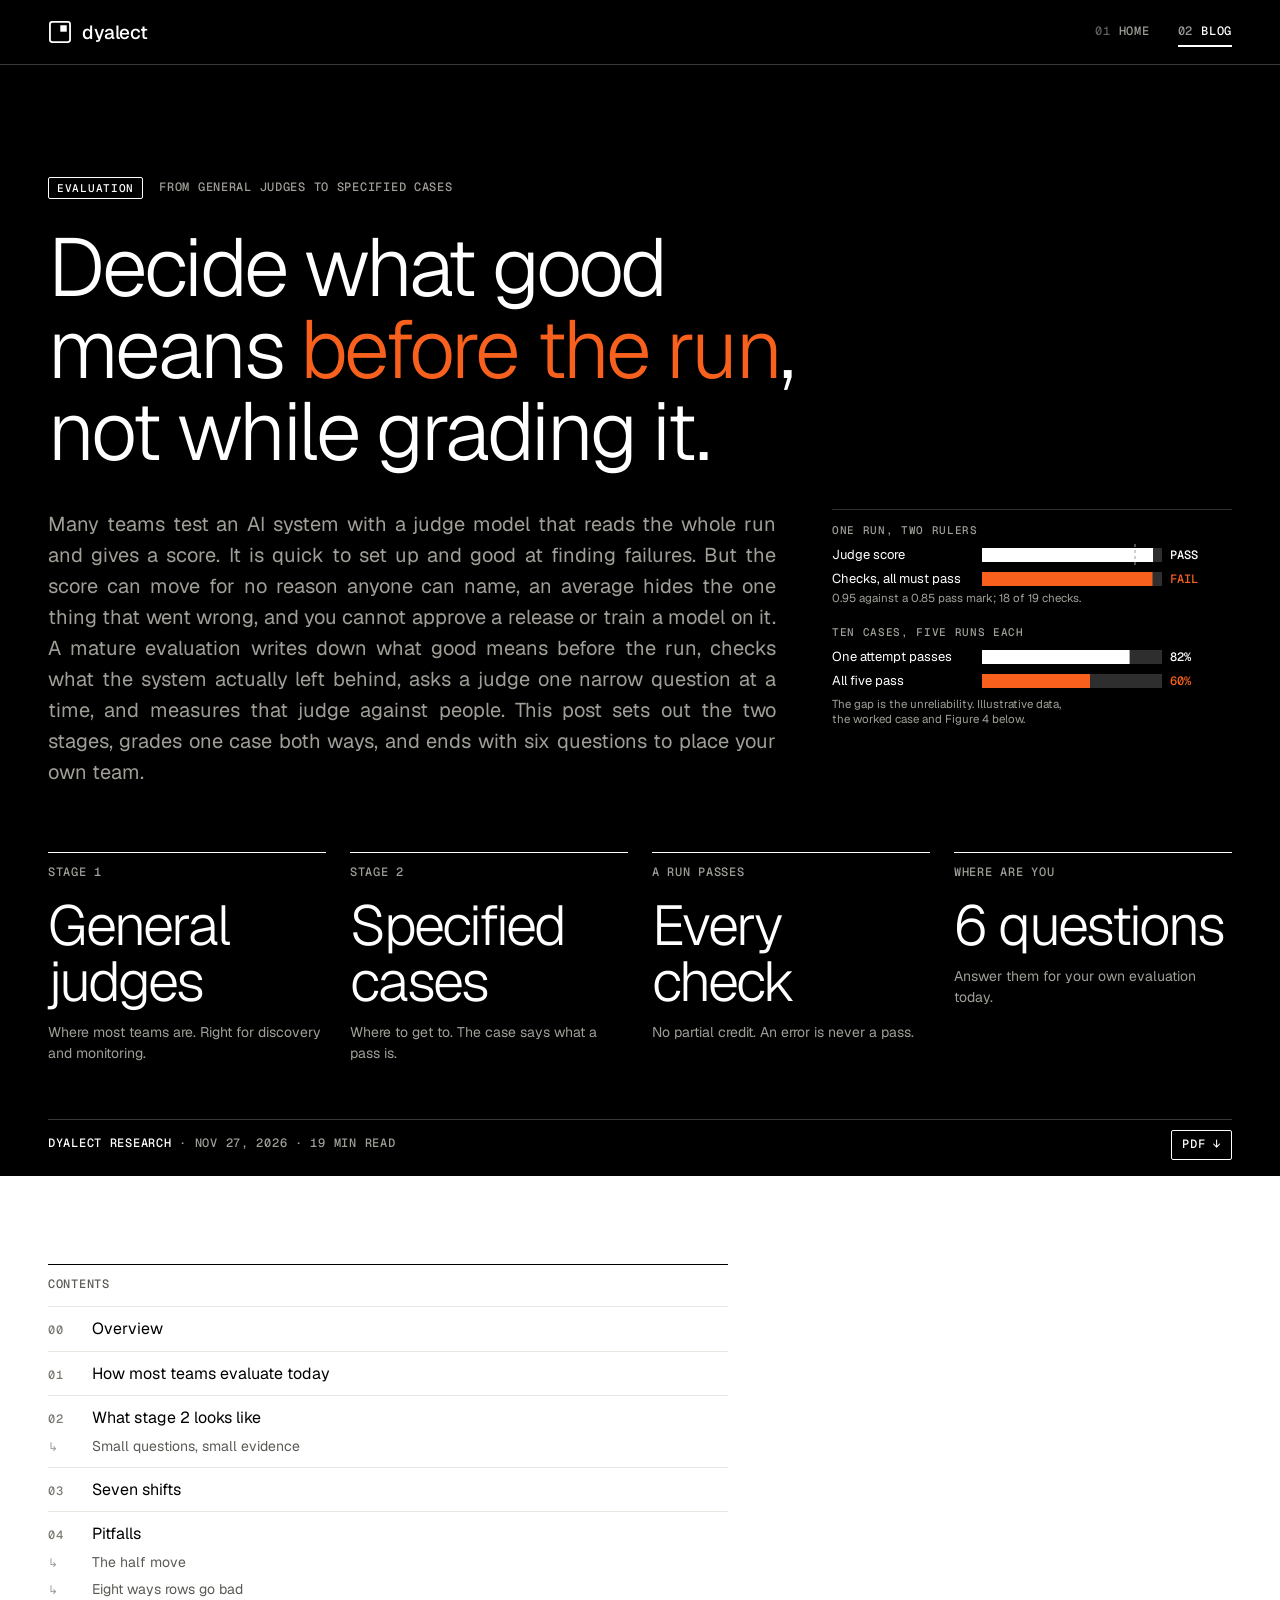
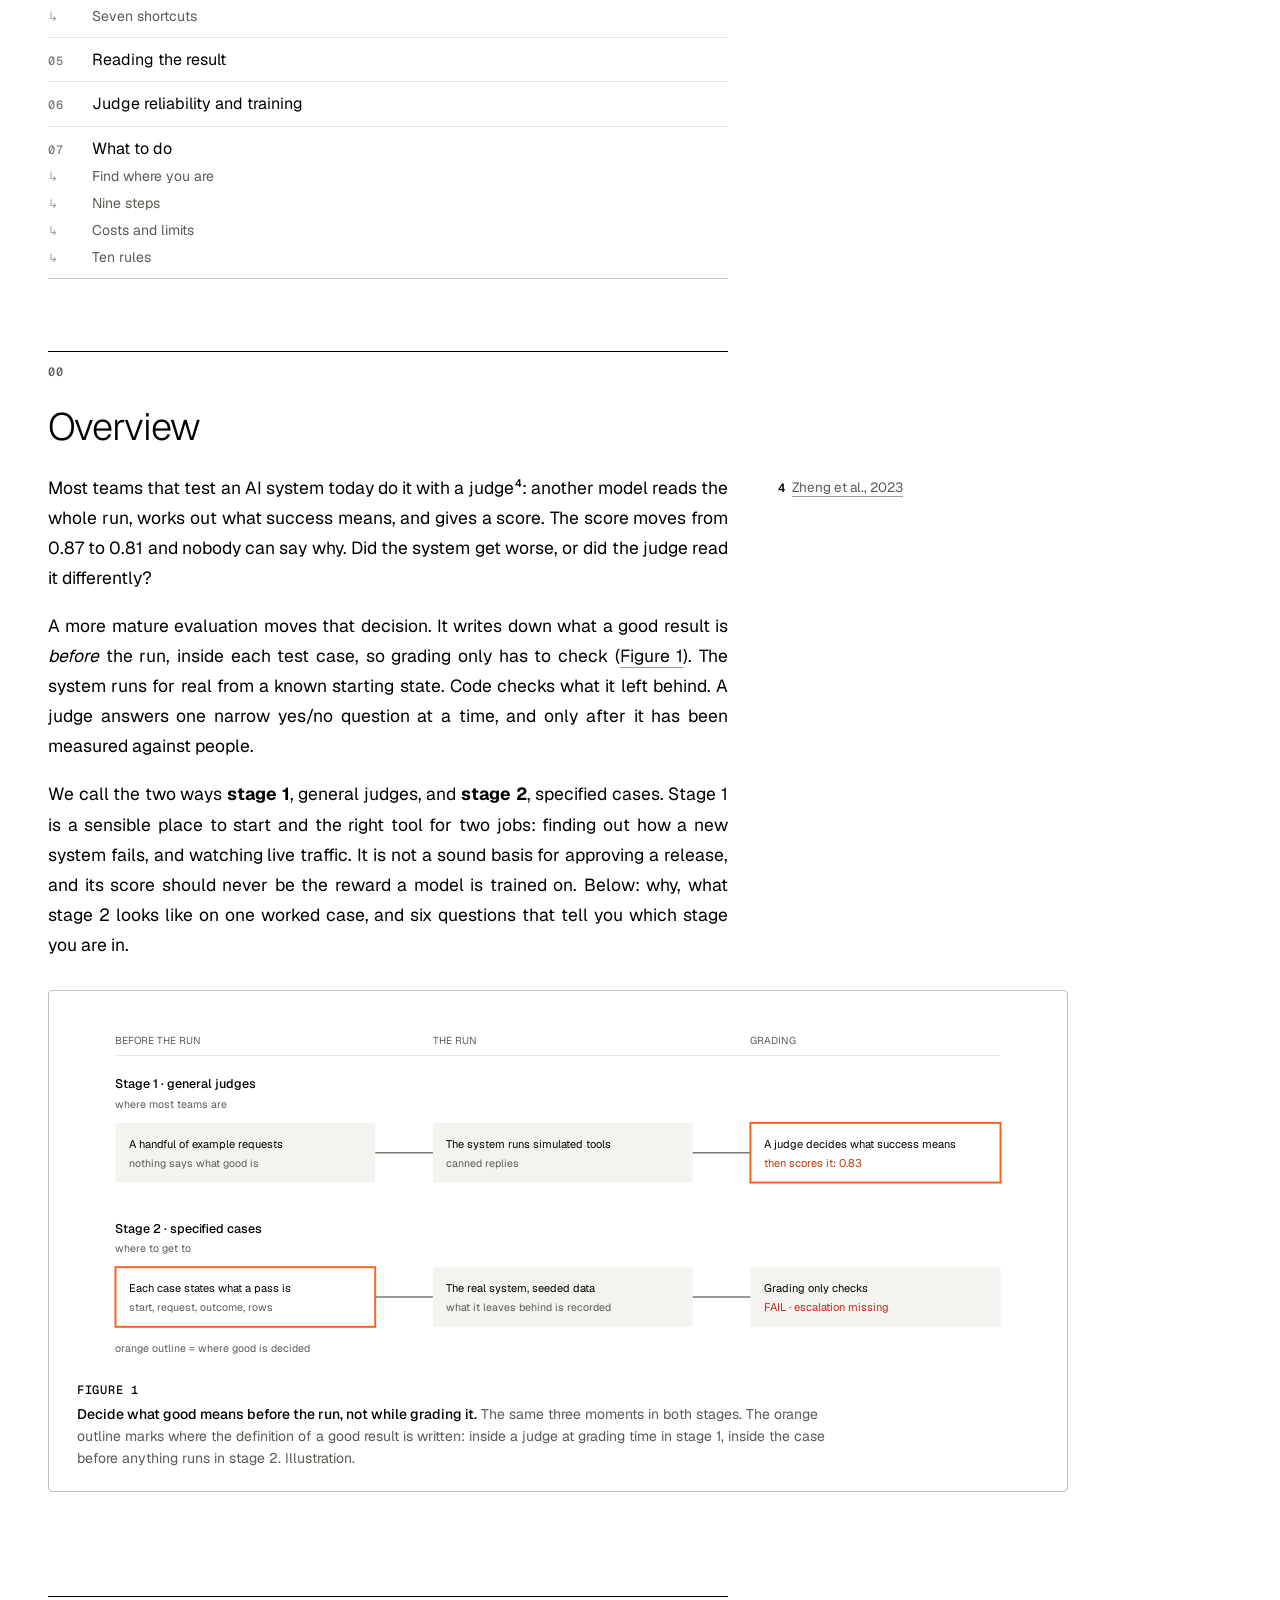
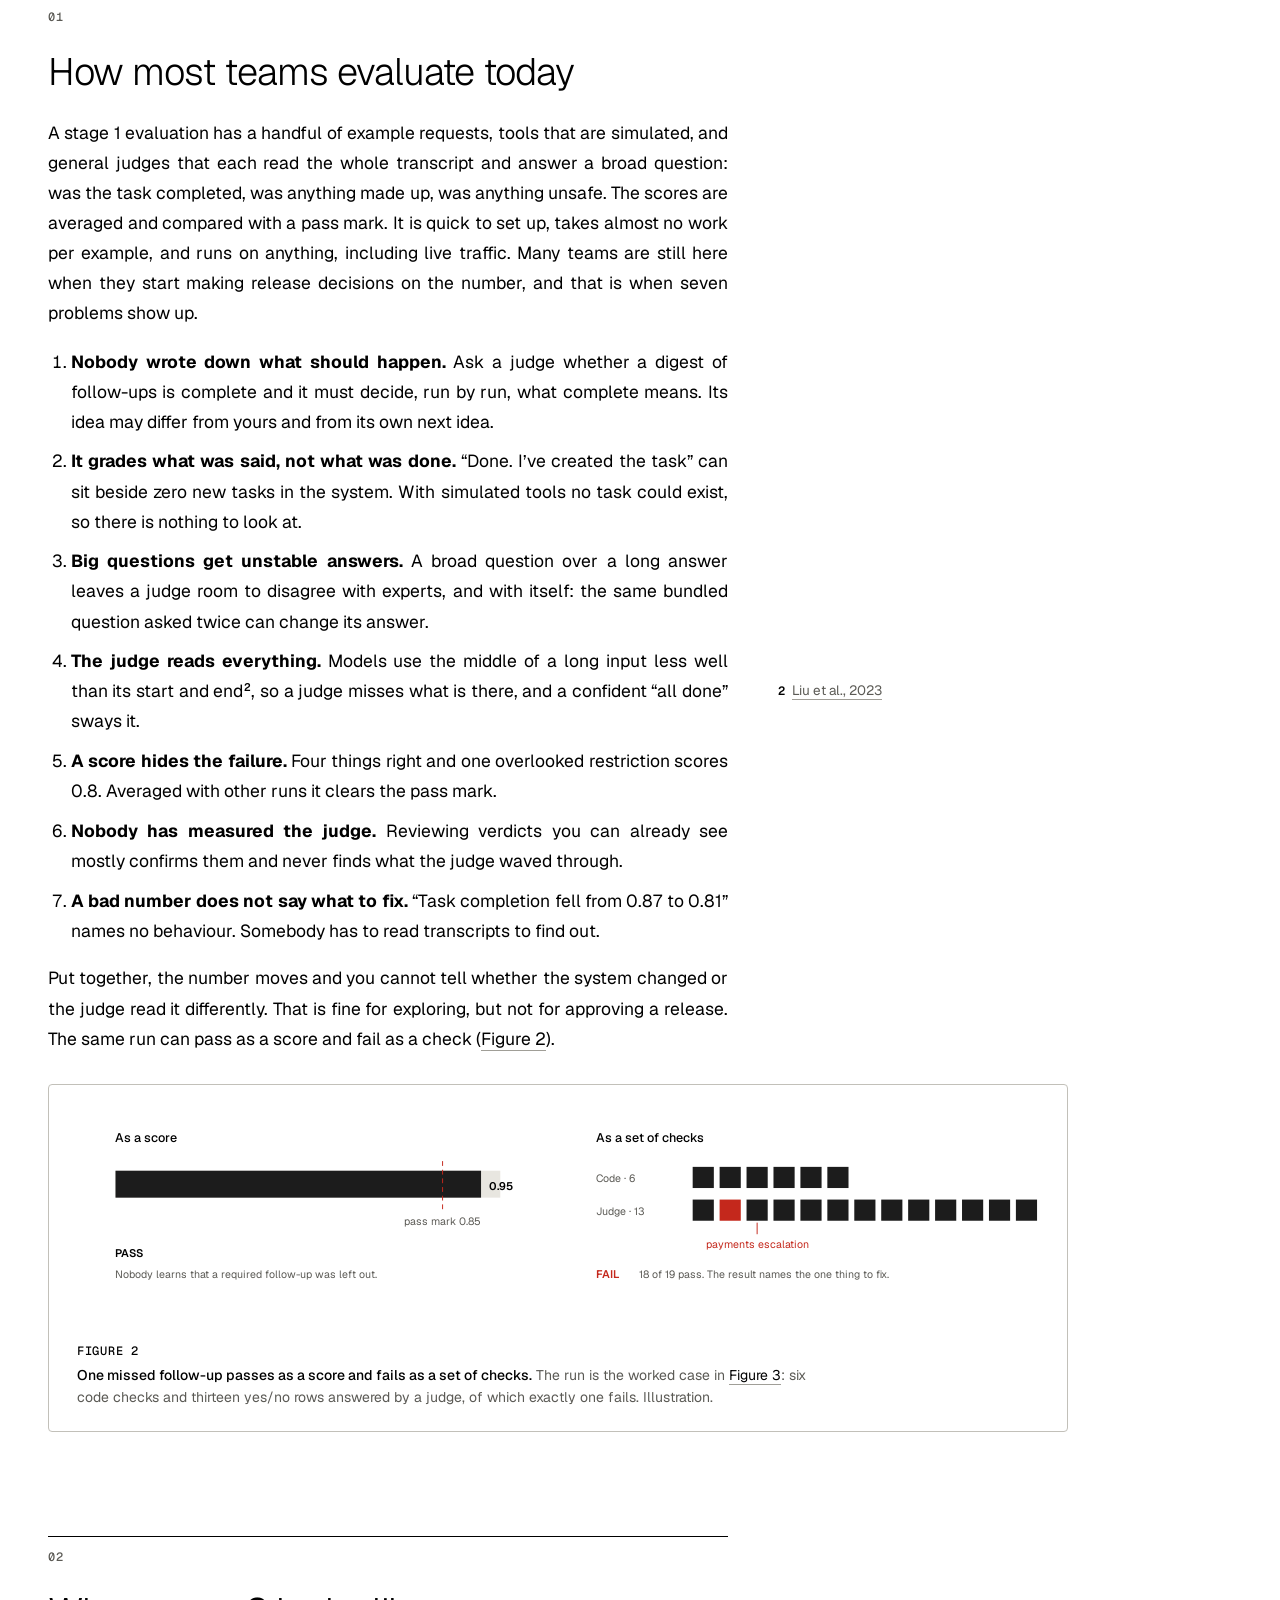
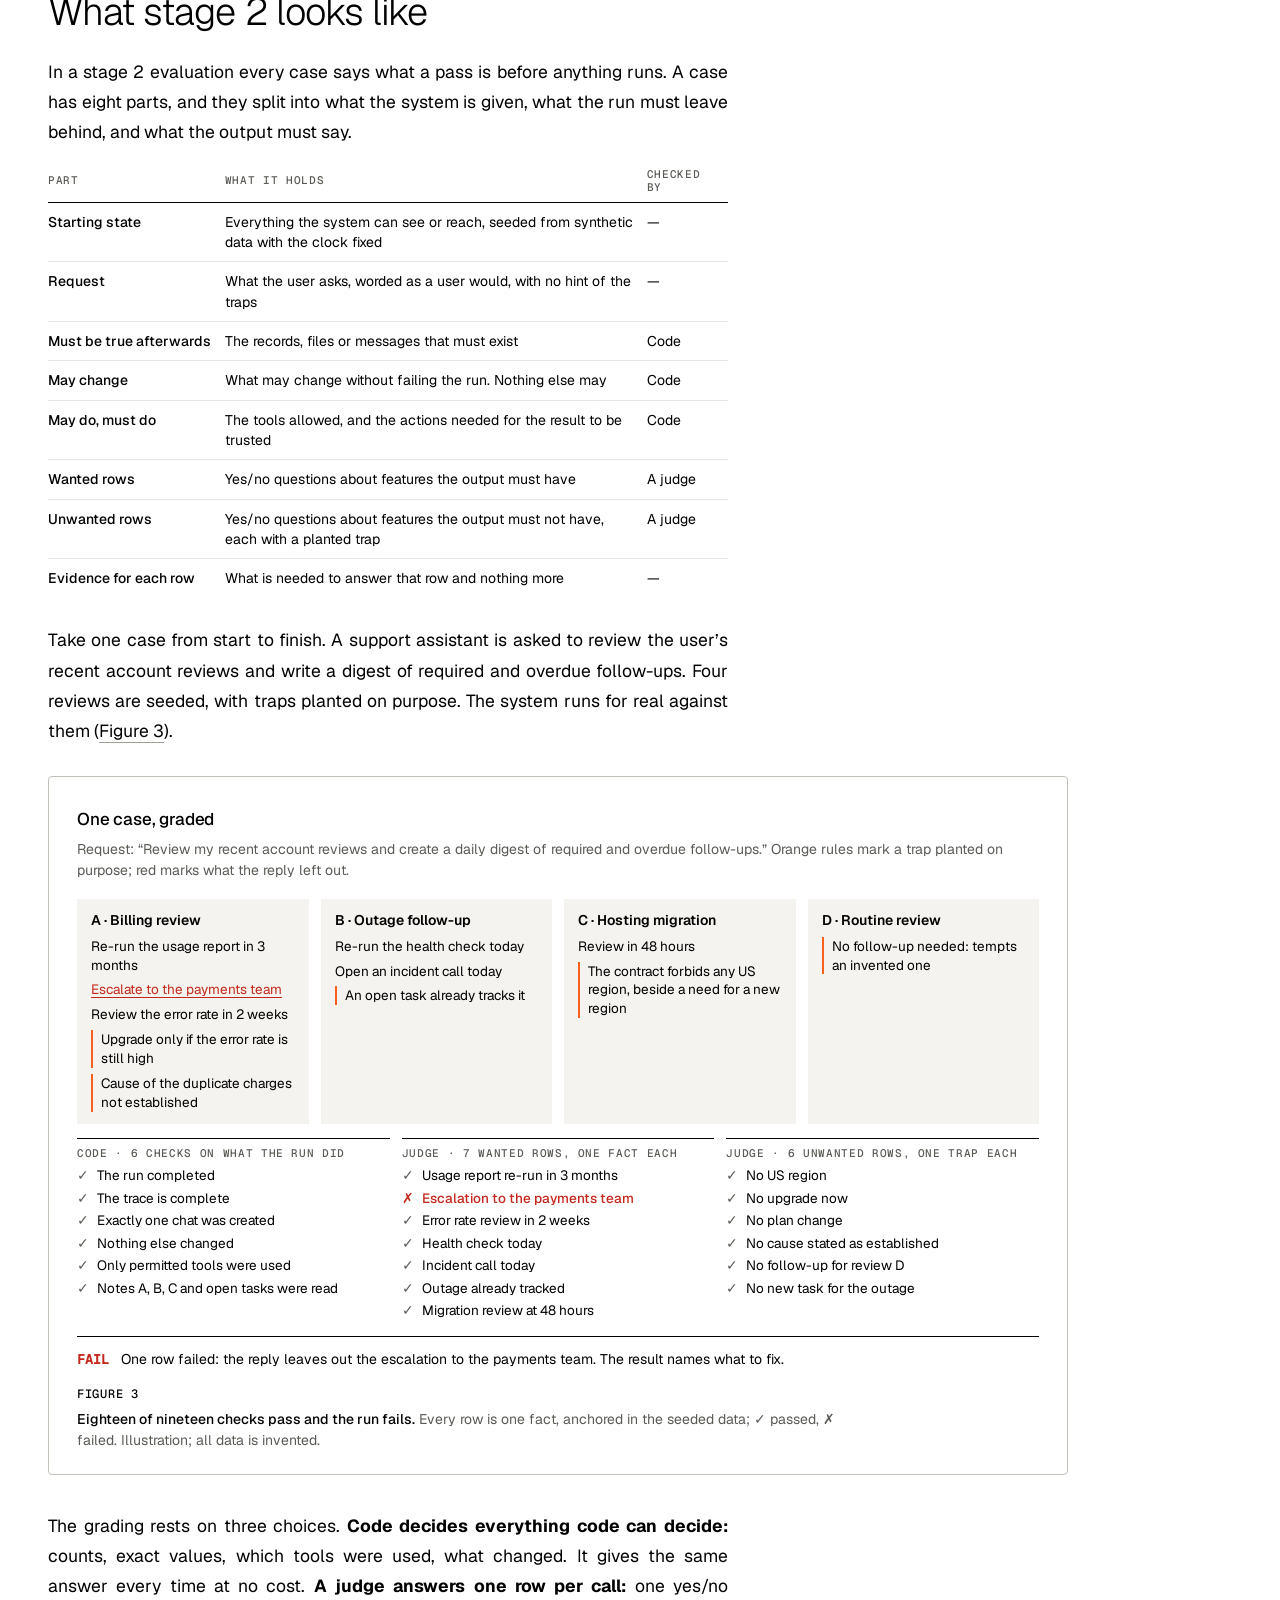
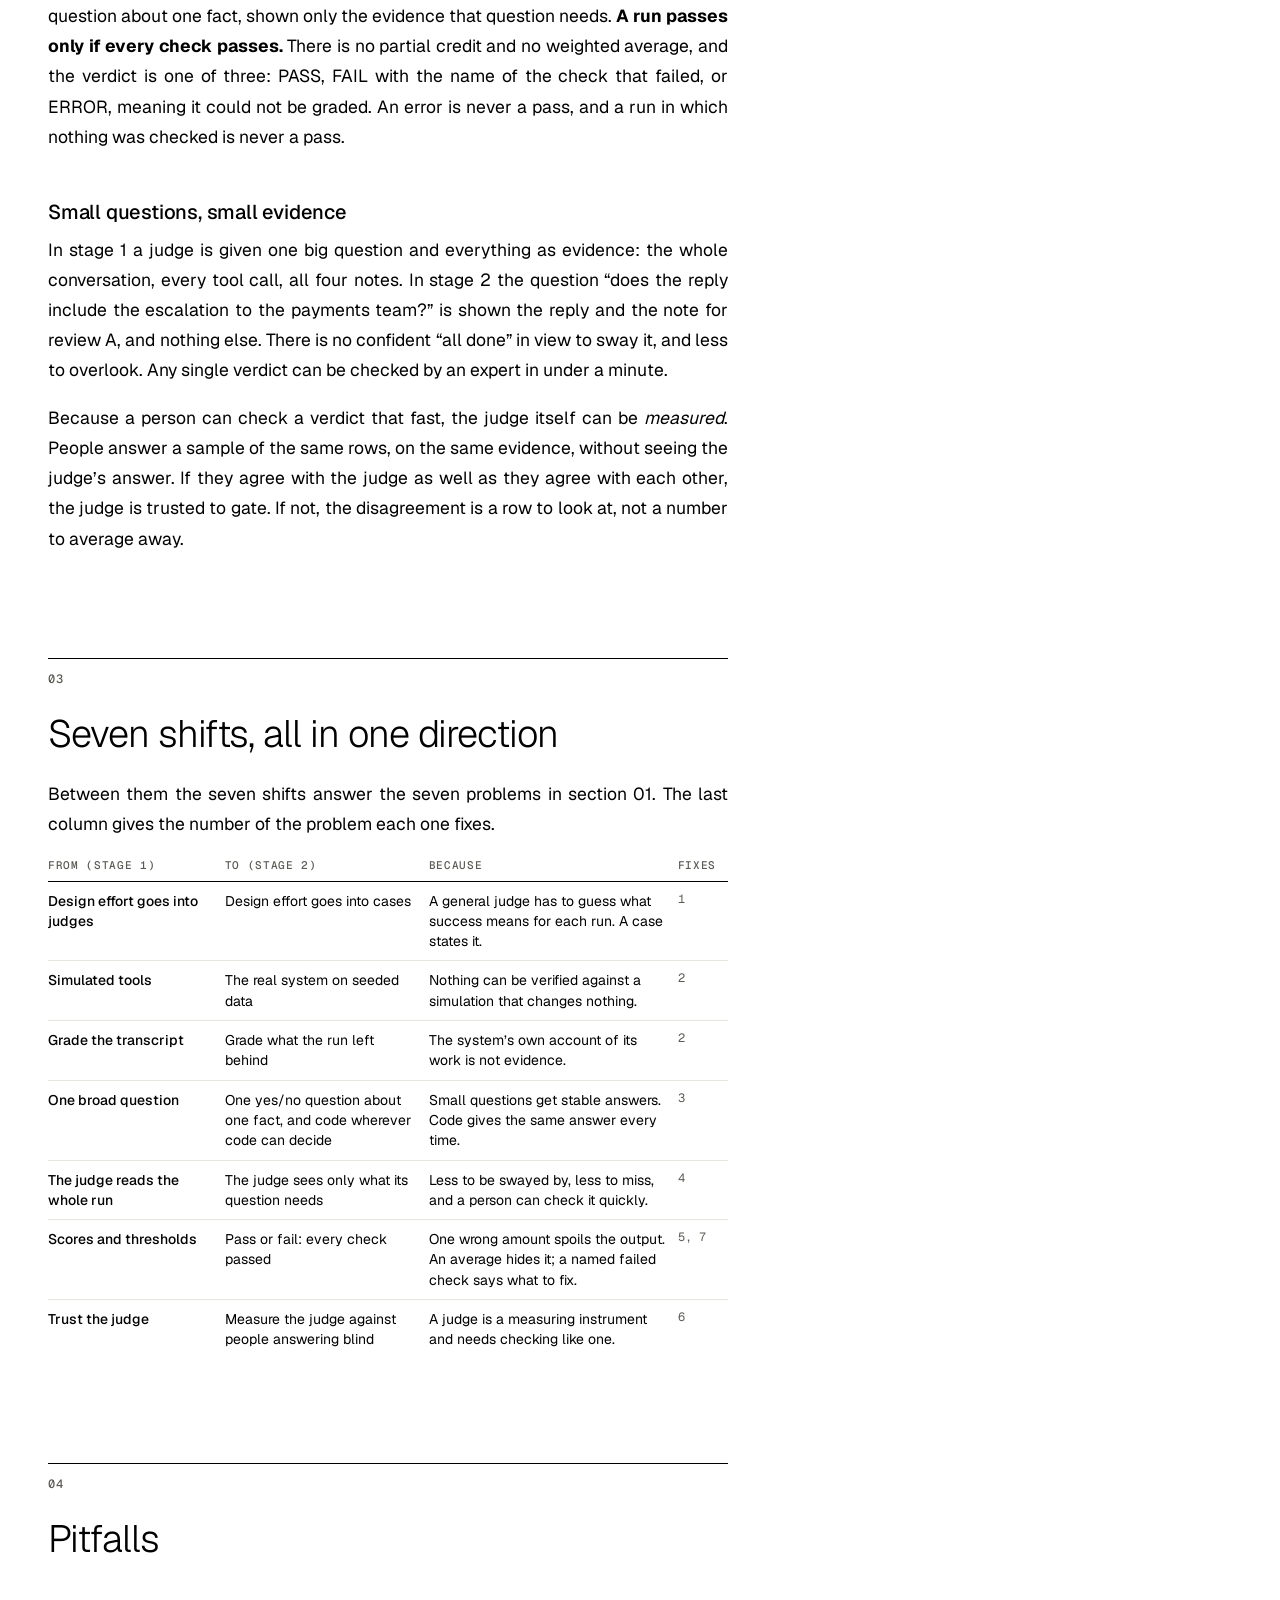
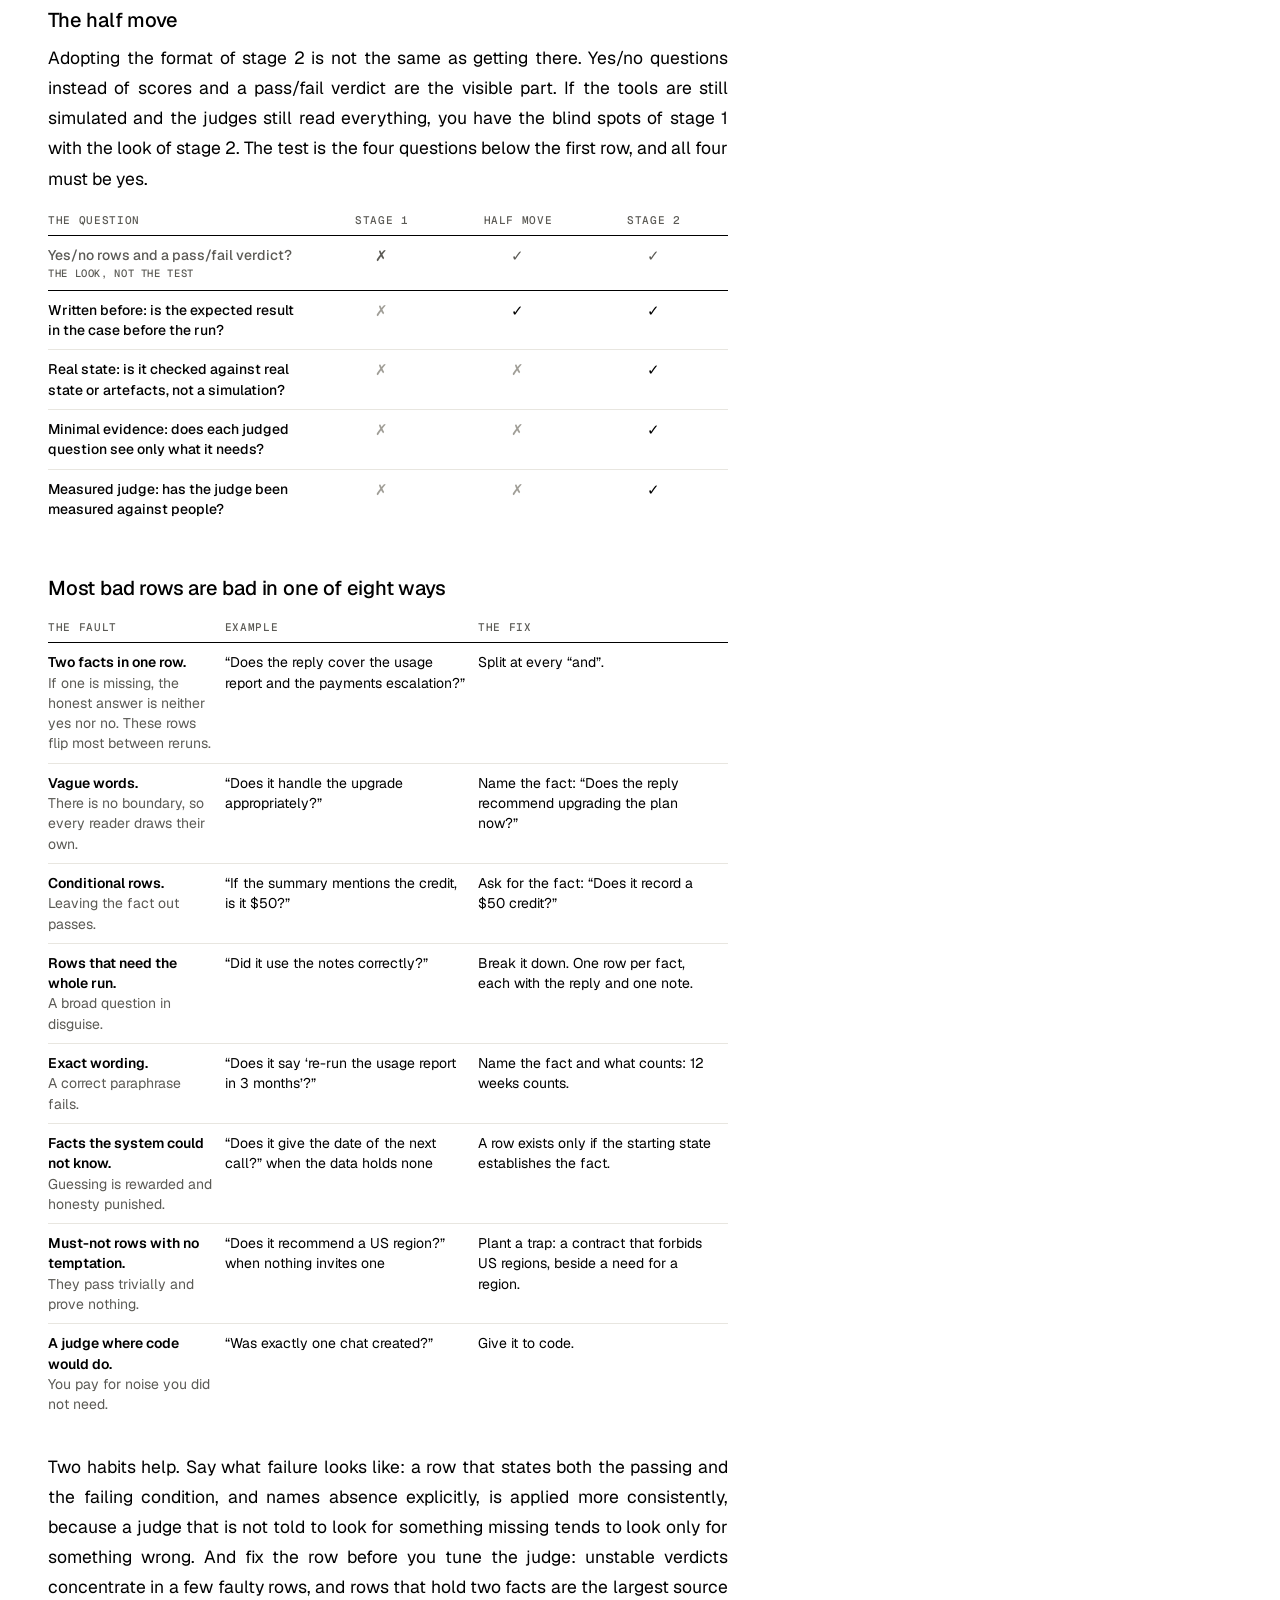
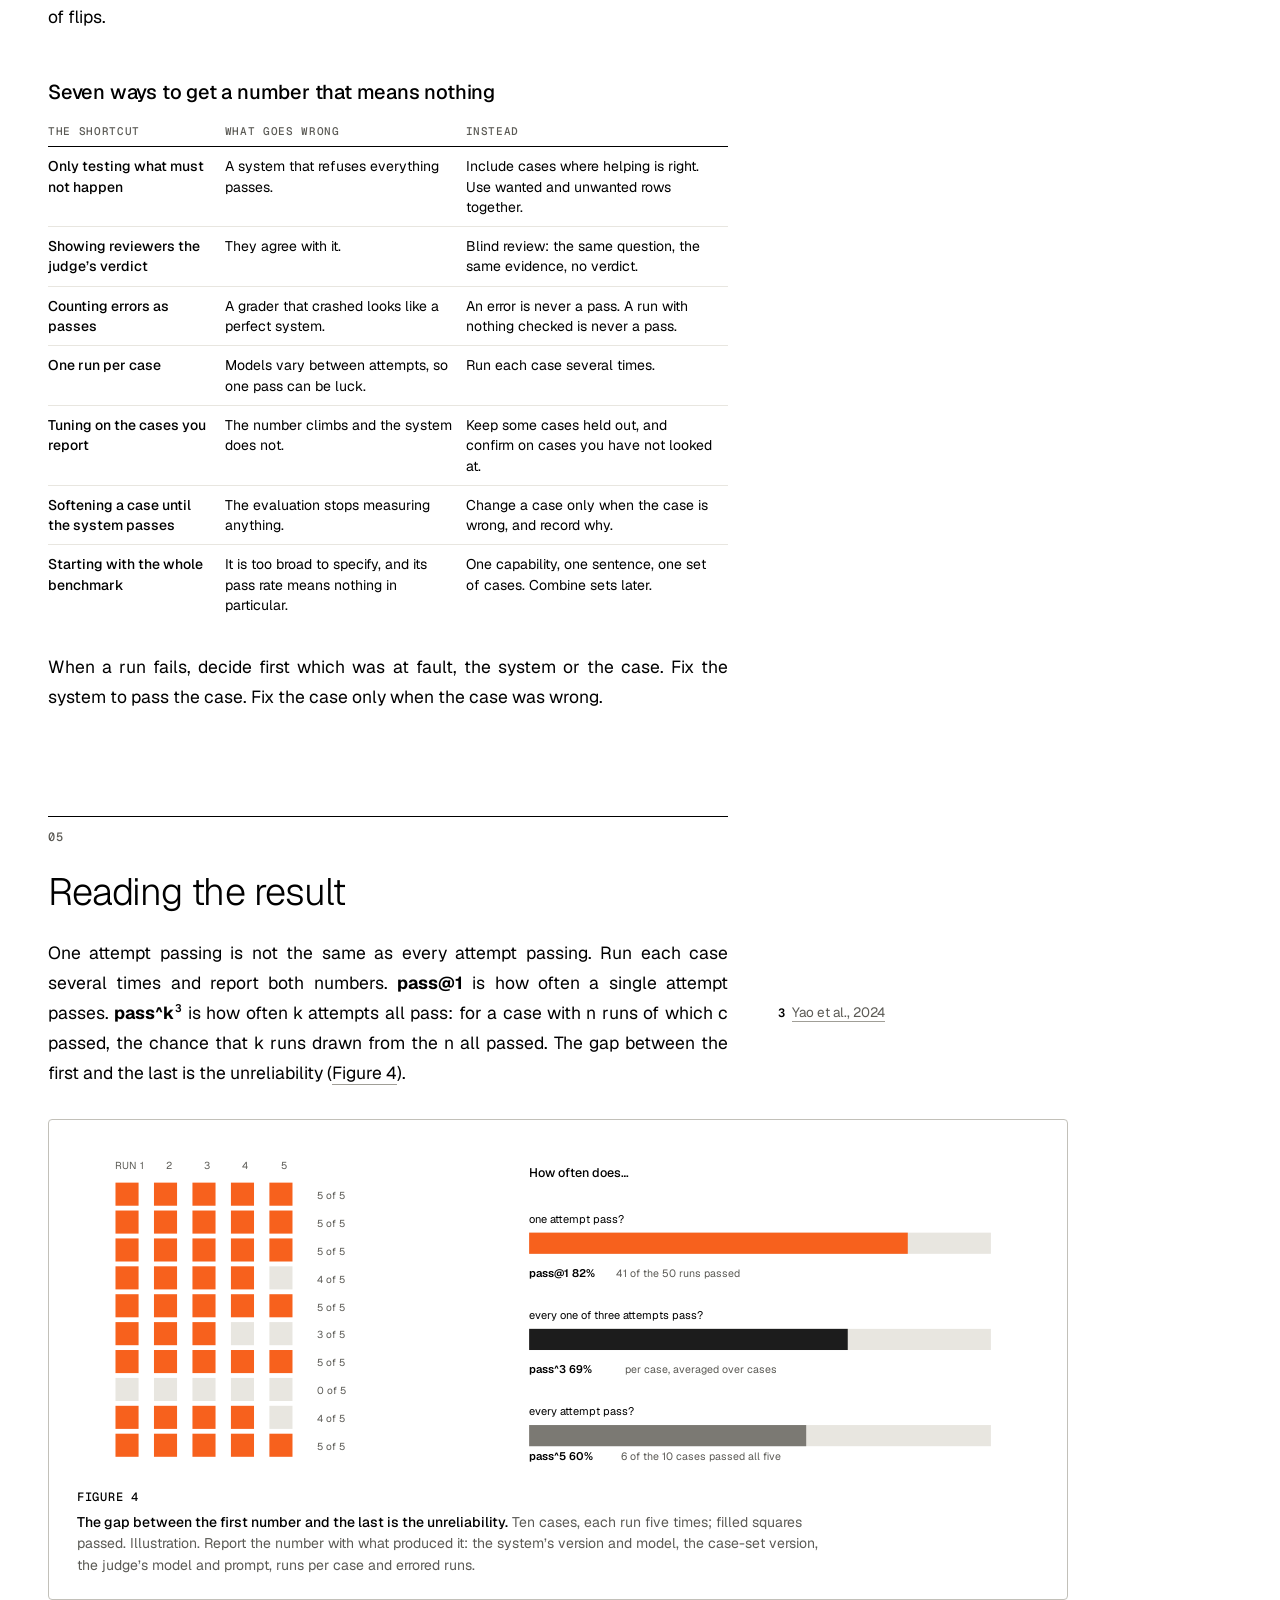
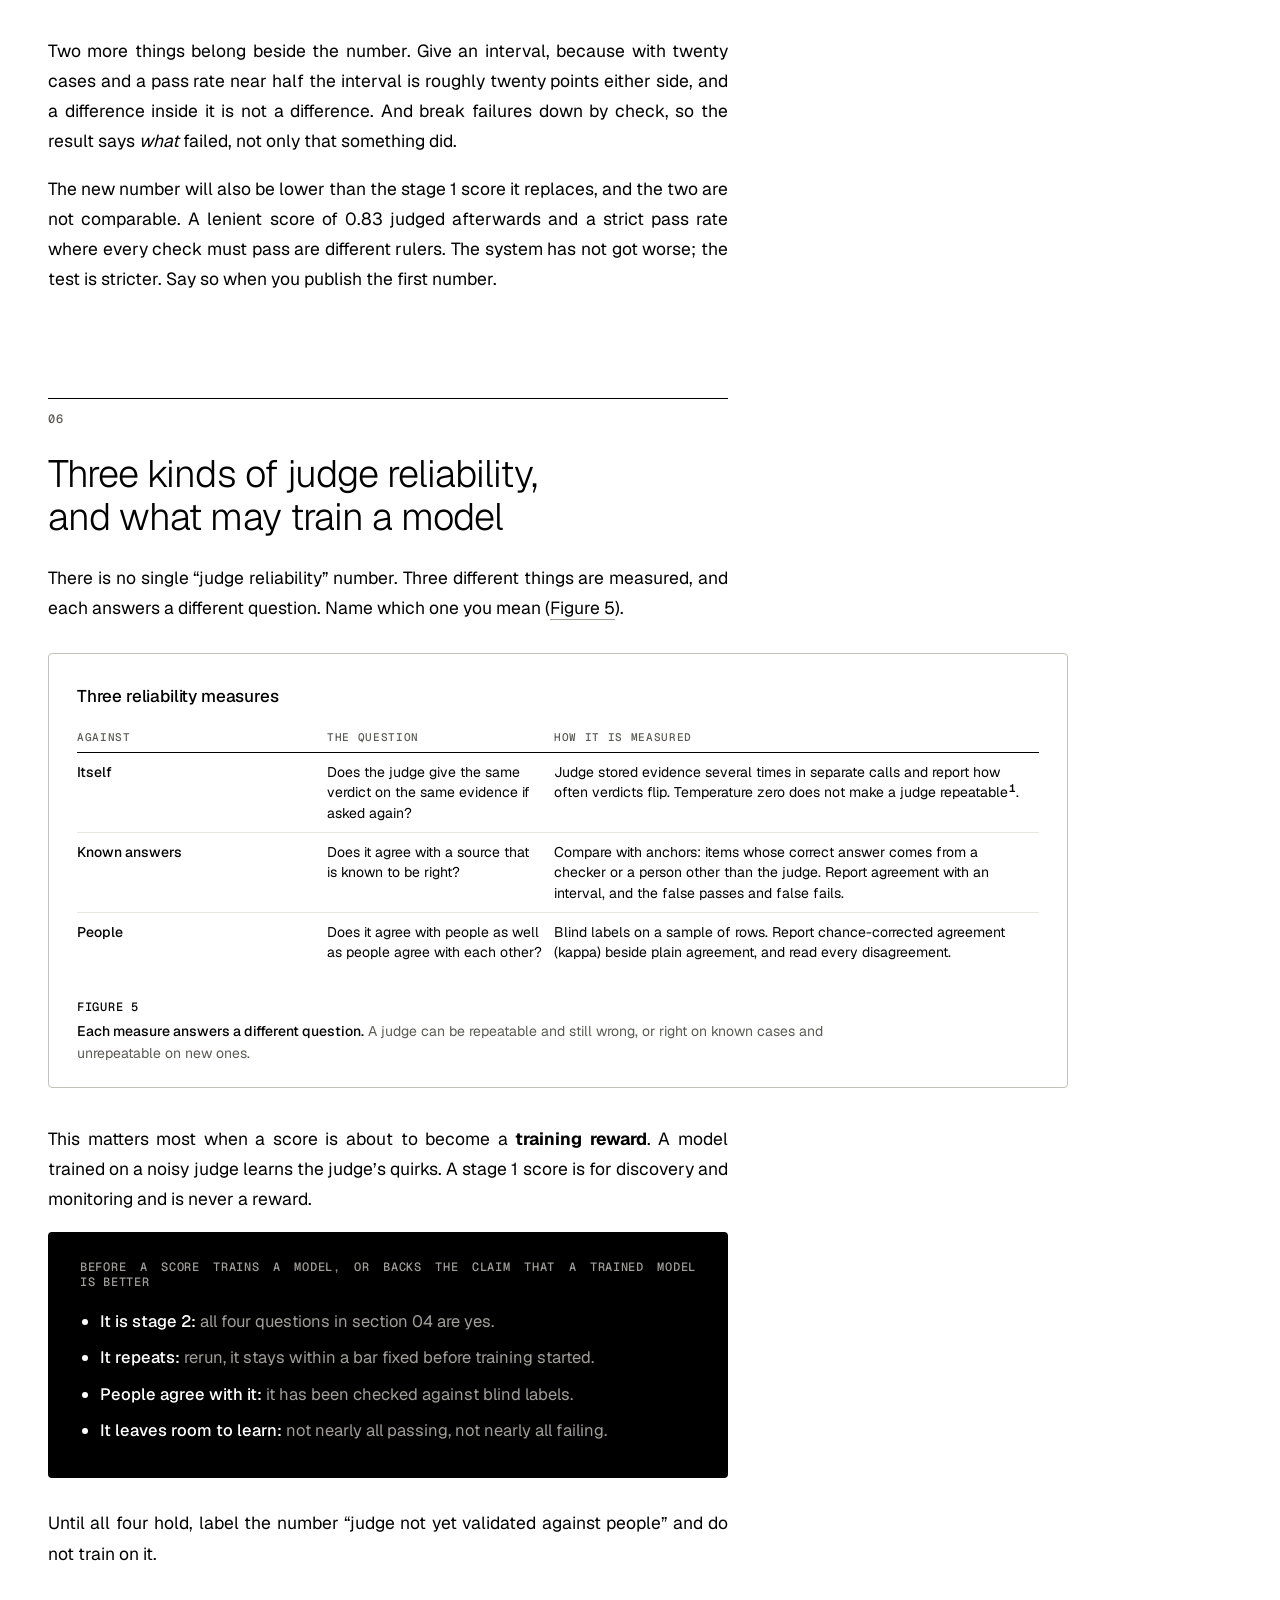
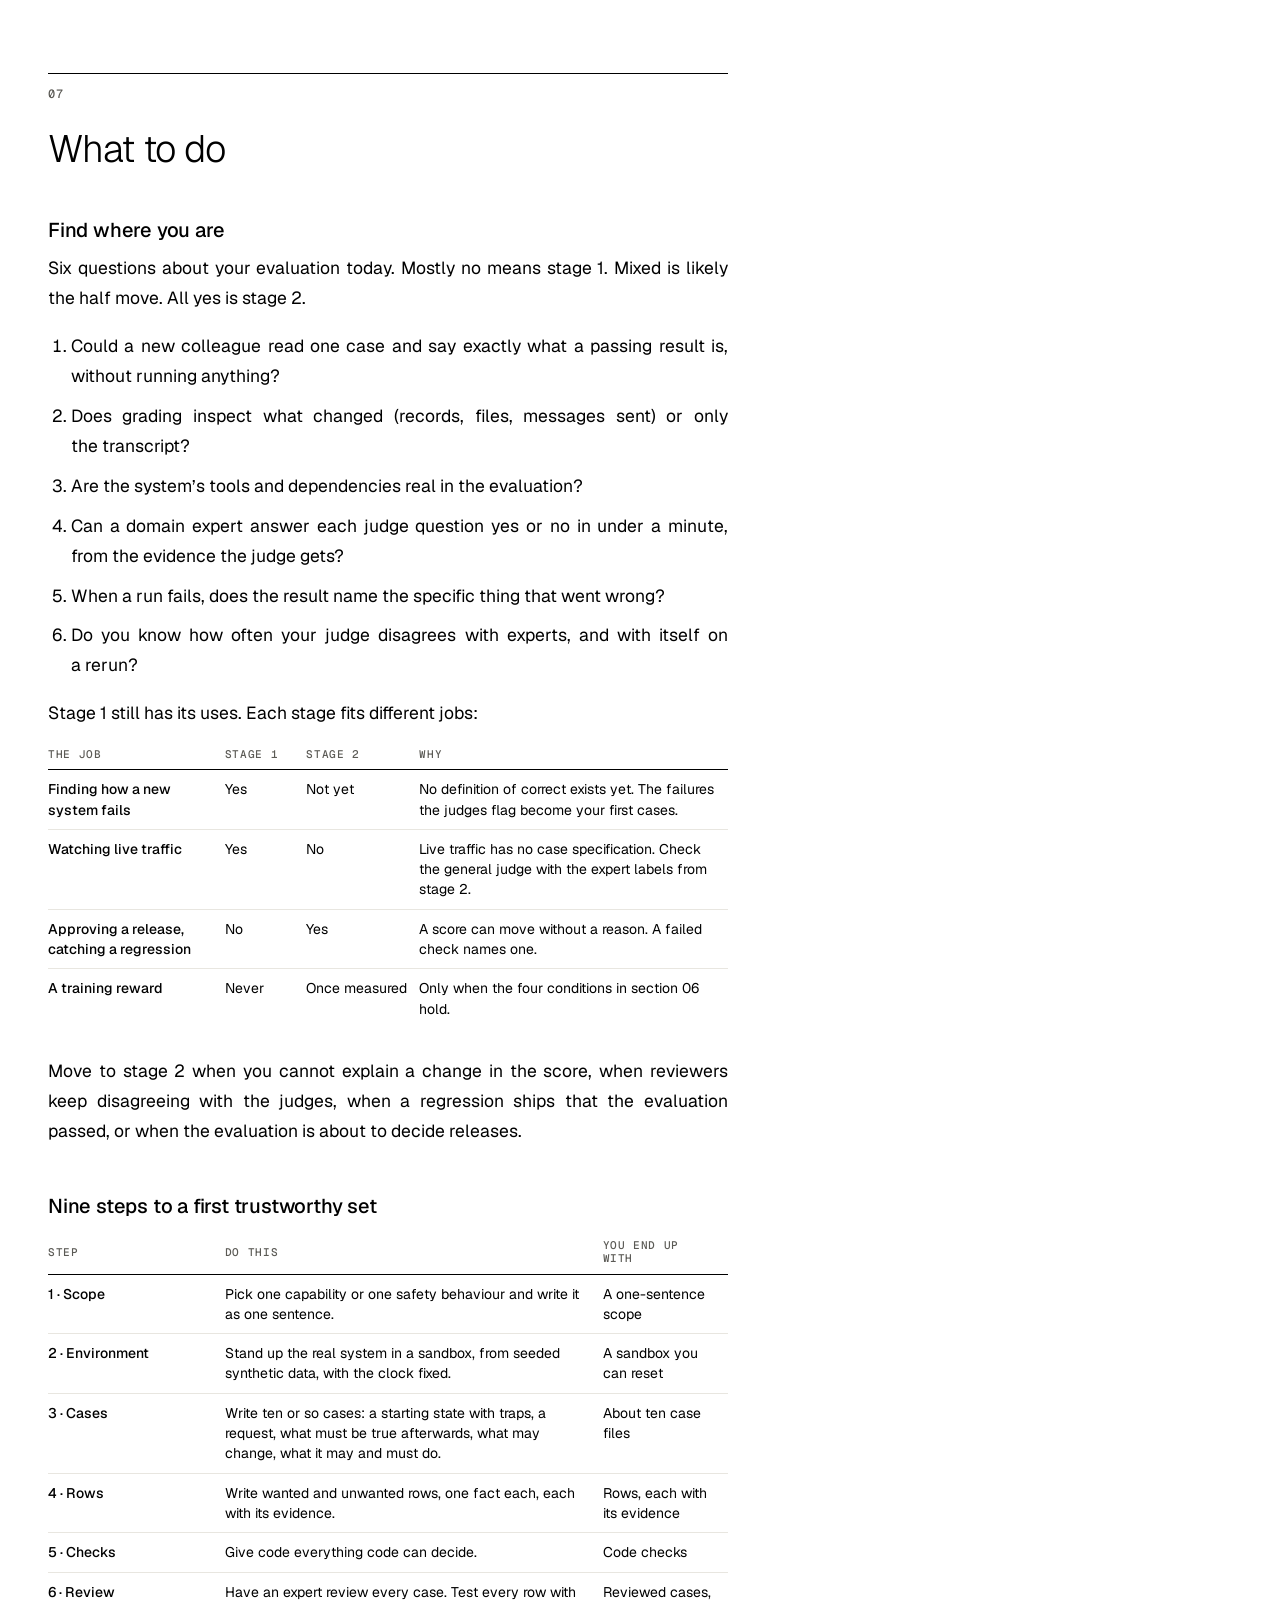
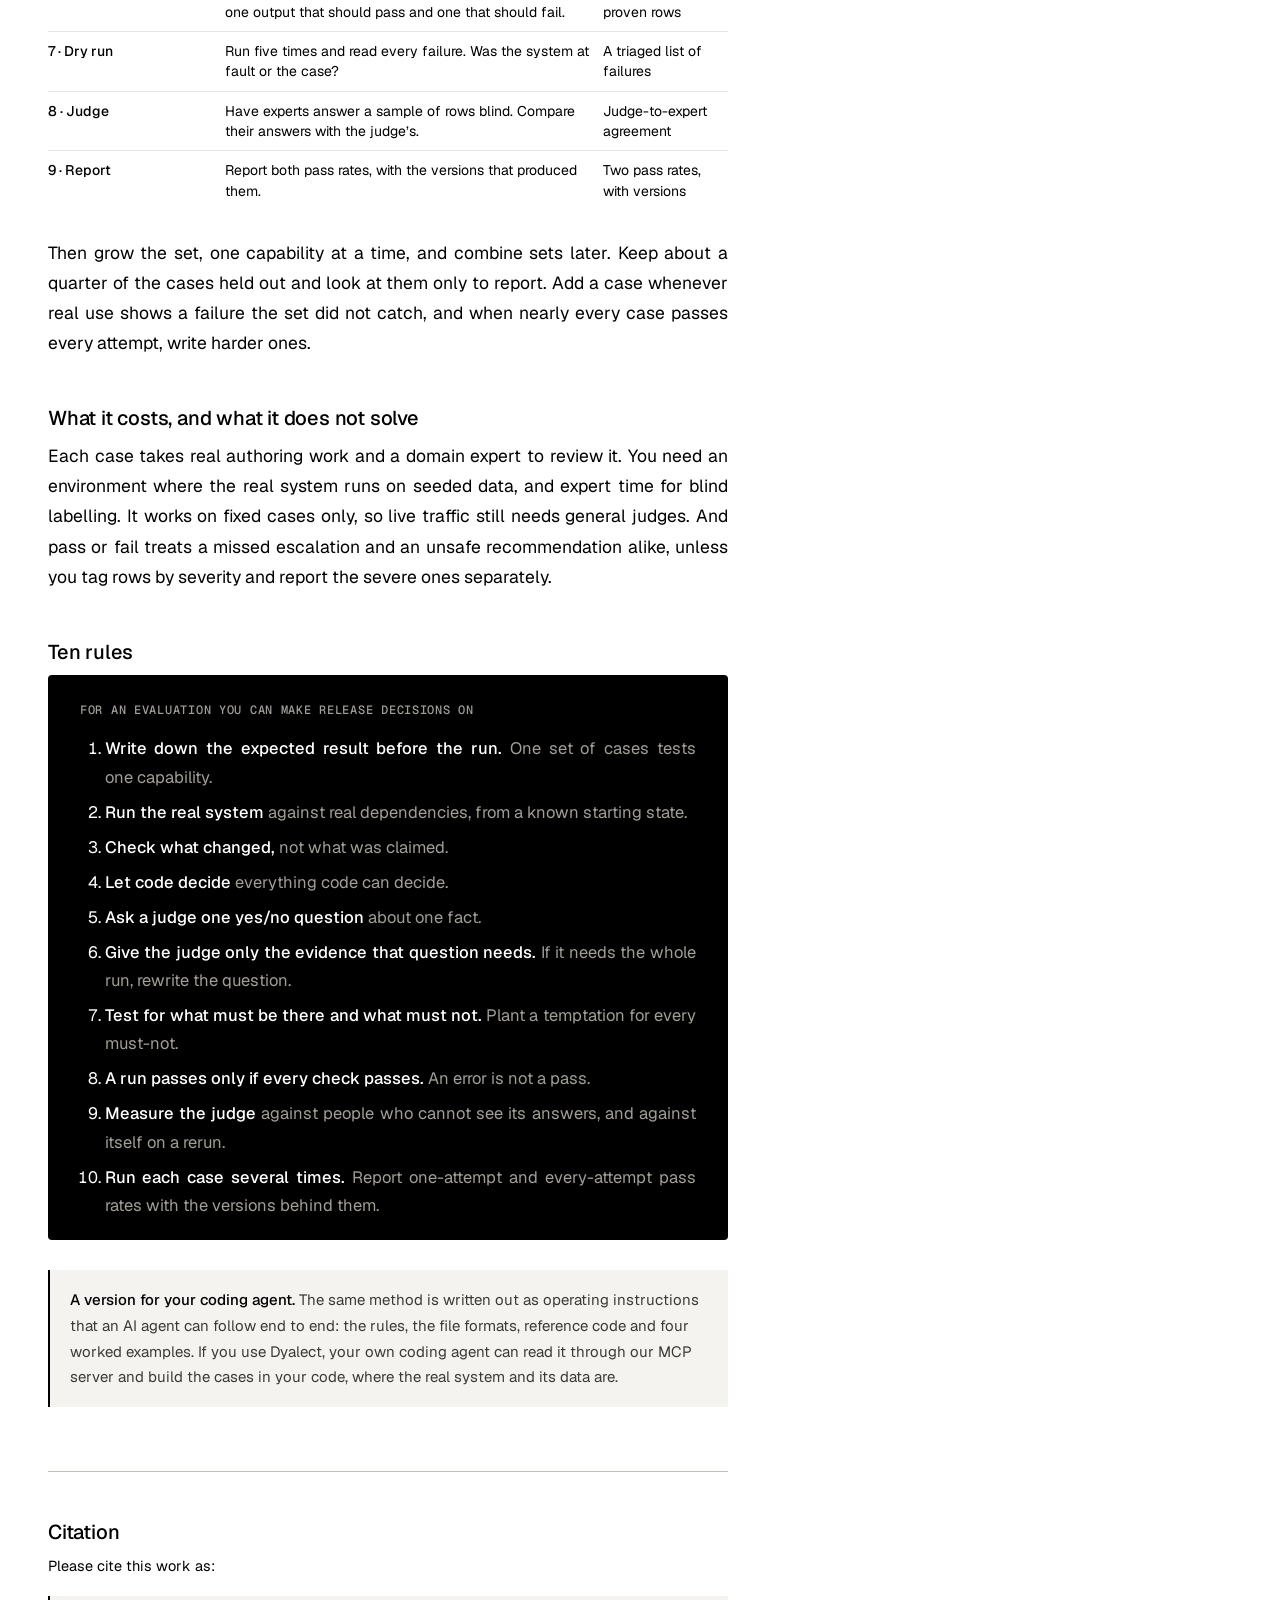
==== commit e32fa25f: "Evaluation post: clearer figures, check-mark tables, sources - Hero gets the at-a-glance chart the o" ====
--- a/from-general-judges-to-specified-cases/index.html
+++ b/from-general-judges-to-specified-cases/index.html
@@ -1047,14 +1047,32 @@
 .cg-r { border-top: 1px solid #000; padding-top: 10px; margin-top: 6px; font-size: 14px; text-align: left; }
 .cg-r .bad { color: var(--rose); margin-right: 8px; font-family: var(--mono); }
 .findings ol.rules { margin: 0; padding-left: 1.4em; } .findings ol.rules li { margin: .4em 0; }
+.cg-c .miss { color: var(--rose); text-decoration: underline; text-decoration-color: var(--rose); text-underline-offset: 3px; }
+ul.ck { list-style: none; margin: 0; padding: 0; font-size: 13.5px; line-height: 1.45; text-align: left; }
+ul.ck li { position: relative; padding-left: 20px; margin: 0 0 3px; }
+ul.ck li::before { content: "✓"; position: absolute; left: 0; color: var(--g600); font-family: var(--mono); }
+ul.ck li.no { color: var(--rose); font-weight: 500; }
+ul.ck li.no::before { content: "✗"; color: var(--rose); }
+table.gt td.num { font-family: var(--mono); font-size: 12px; color: var(--g600); white-space: nowrap; width: 3em; }
+table.gt.faults td:first-child { font-weight: 400; color: var(--g600); }
+table.gt.faults td:first-child b { color: #000; font-weight: 600; display: block; }
+table.gt.tri td:not(:first-child), table.gt.tri th:not(:first-child) { text-align: center; width: 13%; }
+table.gt.tri td:not(:first-child) { font-size: 15px; }
+table.gt.tri td[aria-label="yes"] { color: #000; } table.gt.tri td[aria-label="no"] { color: var(--g400, #A09E97); }
+table.gt.tri tr.look td { color: var(--g600); border-bottom: 1px solid #000; }
+table.gt.tri tr.look td:first-child span { display: block; font: 500 10.5px/1.3 var(--mono); letter-spacing: .06em; text-transform: uppercase; color: var(--g600); margin-top: 2px; }
+table.gt.jobs td:nth-child(2), table.gt.jobs td:nth-child(3) { white-space: nowrap; width: 12%; }
 @media screen and (max-width: 900px) { .cg { grid-template-columns: repeat(2, minmax(0, 1fr)); } .cg-g { grid-template-columns: 1fr; } }
 @media screen and (max-width: 560px) {
   .cg { grid-template-columns: 1fr; }
   table.gt thead { display: none; }
   table.gt tr { display: block; border-top: 1px solid var(--g100); padding: 8px 0; }
   table.gt td { display: block; border: 0; padding: 2px 0; width: auto !important; }
-}
-@media print { .cg { grid-template-columns: repeat(4, 1fr); gap: 3mm; } .cg-g { grid-template-columns: repeat(3, 1fr); gap: 3mm; } table.gt { font-size: 9pt; } .cg-c, .cg-g p, .cg-r { font-size: 8.5pt; } }
+  table.gt td[data-l]::before { content: attr(data-l) " · "; font: 500 10.5px/1.6 var(--mono); letter-spacing: .06em; text-transform: uppercase; color: var(--g600); }
+  table.gt.tri thead { display: table-header-group; } table.gt.tri tr { display: table-row; } table.gt.tri td { display: table-cell; padding: 8px 6px 8px 0; border-top: 1px solid var(--g100); }
+  table.gt.tri td[data-l]::before { content: none; }
+}
+@media print { ul.ck { font-size: 8.5pt; } .cg { grid-template-columns: repeat(4, 1fr); gap: 3mm; } .cg-g { grid-template-columns: repeat(3, 1fr); gap: 3mm; } table.gt { font-size: 9pt; } .cg-c, .cg-g p, .cg-r { font-size: 8.5pt; } }
 </style>
 
 </head>
@@ -1066,14 +1084,14 @@
 <div class="print-brand"><svg viewBox="0 0 32 32" class="mark" aria-hidden="true"><rect x="2.6" y="2.6" width="26.8" height="26.8" rx="3" fill="none" stroke="currentColor" stroke-width="2.4"/><rect x="16.4" y="7" width="8.6" height="8.6" fill="currentColor"/></svg><span>dyalect</span></div>
 <div class="kicker"><span class="n">Evaluation</span>From general judges to specified cases</div>
 <h1>Decide what good means <span class="hl">before the run</span>, not while grading it.</h1>
-<div class="tldr"><p class="lead">Many teams test an AI system with a judge that reads the whole run and gives a score. That is quick to start and fine for finding failures, but the score moves without a reason, hides failures inside an average, and cannot approve a release or serve as a training reward. A mature evaluation writes down what good means before the run, checks what the system actually left behind, asks a judge one narrow question at a time, and measures the judge against people. What the two stages are, one worked case, and six questions to find where you are.</p></div>
+<div class="tldr"><p class="lead">Many teams test an AI system with a judge model that reads the whole run and gives a score. It is quick to set up and good at finding failures. But the score can move for no reason anyone can name, an average hides the one thing that went wrong, and you cannot approve a release or train a model on it. A mature evaluation writes down what good means before the run, checks what the system actually left behind, asks a judge one narrow question at a time, and measures that judge against people. This post sets out the two stages, grades one case both ways, and ends with six questions to place your own team.</p><div class="tldr-chart" role="img" aria-label="Illustration. The same run read two ways: as a judge score it is 0.95, above a pass mark of 0.85, so it passes; as checks, 18 of 19 pass, so it fails. Ten cases run five times each: a single attempt passes 82% of the time, all five attempts pass for 60% of cases."><svg viewBox="0 0 400 206"><text x="0" y="10" class="t">ONE RUN, TWO RULERS</text><text x="0" y="35" class="l">Judge score</text><rect x="150" y="24" width="180" height="14" class="track"/><rect x="150" y="24" width="171" height="14" class="bar w"/><line x1="303" x2="303" y1="20" y2="42" class="ref"/><text x="338" y="35" class="v">PASS</text><text x="0" y="59" class="l">Checks, all must pass</text><rect x="150" y="48" width="180" height="14" class="track"/><rect x="150" y="48" width="170.5" height="14" class="bar o"/><text x="338" y="59" class="v o">FAIL</text><text x="0" y="78" class="m">0.95 against a 0.85 pass mark; 18 of 19 checks.</text><text x="0" y="112" class="t">TEN CASES, FIVE RUNS EACH</text><text x="0" y="137" class="l">One attempt passes</text><rect x="150" y="126" width="180" height="14" class="track"/><rect x="150" y="126" width="147.6" height="14" class="bar w"/><text x="338" y="137" class="v">82%</text><text x="0" y="161" class="l">All five pass</text><rect x="150" y="150" width="180" height="14" class="track"/><rect x="150" y="150" width="108" height="14" class="bar o"/><text x="338" y="161" class="v o">60%</text><text x="0" y="184" class="m">The gap is the unreliability. Illustrative data,</text><text x="0" y="199" class="m">the worked case and Figure 4 below.</text></svg></div></div>
 <div class="stats">
   <div class="stat"><span class="k">Stage 1</span><b>General judges</b><span>Where most teams are. Right for discovery and monitoring.</span></div>
   <div class="stat"><span class="k">Stage 2</span><b>Specified cases</b><span>Where to get to. The case says what a pass is.</span></div>
-  <div class="stat"><span class="k">The test</span><b>4 questions</b><span>Written before, real state, minimal evidence, measured judge.</span></div>
+  <div class="stat"><span class="k">A run passes</span><b>Every check</b><span>No partial credit. An error is never a pass.</span></div>
   <div class="stat"><span class="k">Where are you</span><b>6 questions</b><span>Answer them for your own evaluation today.</span></div>
 </div>
-<div class="byline"><b>Dyalect Research</b> · Nov 27, 2026 · 17 min read<a class="pdf" href="paper.pdf" download="dyalect_blog_decide-what-good-means-before-the-run-not-while-grading-it.pdf">PDF ↓</a></div>
+<div class="byline"><b>Dyalect Research</b> · Nov 27, 2026 · 19 min read<a class="pdf" href="paper.pdf" download="dyalect_blog_decide-what-good-means-before-the-run-not-while-grading-it.pdf">PDF ↓</a></div>
 </div>
 </header>
 <main id="main"><article class="col">
@@ -1082,7 +1100,7 @@
   <ol>
     <li class="l2"><a href="#overview"><span class="n">00</span><span class="t">Overview</span></a></li>
     <li class="l2"><a href="#today"><span class="n">01</span><span class="t">How most teams evaluate today</span></a></li>
-    <li class="l2"><a href="#right"><span class="n">02</span><span class="t">What right looks like</span></a></li>
+    <li class="l2"><a href="#right"><span class="n">02</span><span class="t">What stage 2 looks like</span></a></li>
     <li class="l3"><a href="#evidence"><span class="n"></span><span class="t">Small questions, small evidence</span></a></li>
     <li class="l2"><a href="#shift"><span class="n">03</span><span class="t">Seven shifts</span></a></li>
     <li class="l2"><a href="#pitfalls"><span class="n">04</span><span class="t">Pitfalls</span></a></li>
@@ -1100,9 +1118,9 @@
 </nav>
 
 <h2 id="overview"><span class="n">00</span>Overview</h2>
-<p>Most teams that test an AI system today do it with a judge: another model reads the whole run, works out what success means, and gives a score. The score moves from 0.87 to 0.81 and nobody can say why. Did the system get worse, or did the judge read it differently?</p>
-<p>A more mature evaluation moves the decision. It decides what a good result is <em>before</em> the run, inside each test case, and grading only checks (<a class="figref" href="#figure-1">Figure 1</a>). The system runs for real from a known starting state. Code checks what it left behind. A judge answers one narrow yes/no question at a time, and only after it has been measured against people.</p>
-<p>We call the two ways <b>stage 1</b>, general judges, and <b>stage 2</b>, specified cases. Stage 1 is a sensible place to start and the right tool for two jobs: finding out how a new system fails, and watching live traffic. It is not a sound basis for approving a release, and its score should never be the reward a model is trained on. This post explains why, shows what stage 2 looks like with one worked case, and ends with six questions that tell you where you are.</p>
+<p>Most teams that test an AI system today do it with a judge<a class="sn" href="#ref-4" style="--n:'4'"></a><span class="note" style="--n:'4'" title="LLM-as-a-judge"><a href="#ref-4">Zheng et al., 2023</a></span>: another model reads the whole run, works out what success means, and gives a score. The score moves from 0.87 to 0.81 and nobody can say why. Did the system get worse, or did the judge read it differently?</p>
+<p>A more mature evaluation moves that decision. It writes down what a good result is <em>before</em> the run, inside each test case, so grading only has to check (<a class="figref" href="#figure-1">Figure 1</a>). The system runs for real from a known starting state. Code checks what it left behind. A judge answers one narrow yes/no question at a time, and only after it has been measured against people.</p>
+<p>We call the two ways <b>stage 1</b>, general judges, and <b>stage 2</b>, specified cases. Stage 1 is a sensible place to start and the right tool for two jobs: finding out how a new system fails, and watching live traffic. It is not a sound basis for approving a release, and its score should never be the reward a model is trained on. Below: why, what stage 2 looks like on one worked case, and six questions that tell you which stage you are in.</p>
 
 <figure id="figure-1" class="wide">
   <div class="scroll"><svg viewBox="0 0 1000 352" width="100%" role="img" aria-label="Two evaluation stages across three moments: before the run, the run, and grading. In stage 1 a judge decides what good means at grading time. In stage 2 the case decides before the run and grading only checks.">
@@ -1125,129 +1143,134 @@
 </figure>
 
 <h2 id="today"><span class="n">01</span>How most teams evaluate today</h2>
-<p>A stage 1 evaluation has a handful of example requests, tools that are simulated, and general judges that each read the whole transcript and answer a broad question: was the task completed, was anything made up, was anything unsafe. The scores are averaged and compared with a pass mark. It is quick to set up, takes almost no work per example, and runs on anything, including live traffic. Many teams stay here long after they start making release decisions on the number. Seven things go wrong.</p>
-<ol class="gt-list">
+<p>A stage 1 evaluation has a handful of example requests, tools that are simulated, and general judges that each read the whole transcript and answer a broad question: was the task completed, was anything made up, was anything unsafe. The scores are averaged and compared with a pass mark. It is quick to set up, takes almost no work per example, and runs on anything, including live traffic. Many teams are still here when they start making release decisions on the number, and that is when seven problems show up.</p>
+<ol class="gt-list" id="problems">
   <li><b>Nobody wrote down what should happen.</b> Ask a judge whether a digest of follow-ups is complete and it must decide, run by run, what complete means. Its idea may differ from yours and from its own next idea.</li>
   <li><b>It grades what was said, not what was done.</b> “Done. I’ve created the task” can sit beside zero new tasks in the system. With simulated tools no task could exist, so there is nothing to look at.</li>
   <li><b>Big questions get unstable answers.</b> A broad question over a long answer leaves a judge room to disagree with experts, and with itself: the same bundled question asked twice can change its answer.</li>
-  <li><b>The judge reads everything.</b> Long material makes a judge miss what is there, and a confident “all done” sways it.</li>
+  <li><b>The judge reads everything.</b> Models use the middle of a long input less well than its start and end<a class="sn" href="#ref-2" style="--n:'2'"></a><span class="note" style="--n:'2'" title="Lost in the Middle"><a href="#ref-2">Liu et al., 2023</a></span>, so a judge misses what is there, and a confident “all done” sways it.</li>
   <li><b>A score hides the failure.</b> Four things right and one overlooked restriction scores 0.8. Averaged with other runs it clears the pass mark.</li>
   <li><b>Nobody has measured the judge.</b> Reviewing verdicts you can already see mostly confirms them and never finds what the judge waved through.</li>
   <li><b>A bad number does not say what to fix.</b> “Task completion fell from 0.87 to 0.81” names no behaviour. Somebody has to read transcripts to find out.</li>
 </ol>
-<p>Put together, the number moves and you cannot tell whether the system changed or the judge read it differently. That is acceptable for exploring. It is not a basis for approving a release. The same run can pass as a score and fail as a check (<a class="figref" href="#figure-2">Figure 2</a>).</p>
+<p>Put together, the number moves and you cannot tell whether the system changed or the judge read it differently. That is fine for exploring, but not for approving a release. The same run can pass as a score and fail as a check (<a class="figref" href="#figure-2">Figure 2</a>).</p>
 
 <figure id="figure-2" class="wide">
-  <div class="scroll"><svg viewBox="0 0 1000 250" width="100%" role="img" aria-label="The same run as two readings. As a score it is 0.95, above a pass mark of 0.85. As a set of checks, 18 of 19 pass, one fails, and the run fails: the escalation to the payments team is missing.">
+  <div class="scroll"><svg viewBox="0 0 1000 214" width="100%" role="img" aria-label="The same run read two ways. As a judge score it is 0.95, above a pass mark of 0.85, so it passes. As checks: 6 of 6 code checks pass and 12 of 13 judge rows pass; the failed row is the escalation to the payments team, so the run fails.">
     <text class="chart-title" x="40" y="30">As a score</text>
     <rect x="40" y="60" width="400" height="28" fill="#E8E6E0"/><rect x="40" y="60" width="380" height="28" fill="#1C1C1C"/>
     <line x1="380" x2="380" y1="50" y2="100" stroke="#C4281C" stroke-dasharray="5 4"/><text class="chart-muted" x="380" y="116" text-anchor="middle">pass mark 0.85</text>
     <text class="chart-lab" x="428" y="80" font-weight="600">0.95</text>
-    <text class="chart-muted" x="40" y="150">Passes. Nobody learns that a required follow-up</text><text class="chart-muted" x="40" y="168">was left out.</text>
+    <text class="chart-lab" x="40" y="150" font-weight="600">PASS</text>
+    <text class="chart-muted" x="40" y="172">Nobody learns that a required follow-up was left out.</text>
     <text class="chart-title" x="540" y="30">As a set of checks</text>
-    <g><rect x="540" y="50" width="22" height="22" fill="#1C1C1C"/><rect x="568" y="50" width="22" height="22" fill="#1C1C1C"/><rect x="596" y="50" width="22" height="22" fill="#1C1C1C"/><rect x="624" y="50" width="22" height="22" fill="#1C1C1C"/><rect x="652" y="50" width="22" height="22" fill="#1C1C1C"/><rect x="680" y="50" width="22" height="22" fill="#1C1C1C"/><rect x="708" y="50" width="22" height="22" fill="#C4281C"/><rect x="736" y="50" width="22" height="22" fill="#1C1C1C"/><rect x="764" y="50" width="22" height="22" fill="#1C1C1C"/><rect x="792" y="50" width="22" height="22" fill="#1C1C1C"/><rect x="540" y="78" width="22" height="22" fill="#1C1C1C"/><rect x="568" y="78" width="22" height="22" fill="#1C1C1C"/><rect x="596" y="78" width="22" height="22" fill="#1C1C1C"/><rect x="624" y="78" width="22" height="22" fill="#1C1C1C"/><rect x="652" y="78" width="22" height="22" fill="#1C1C1C"/><rect x="680" y="78" width="22" height="22" fill="#1C1C1C"/><rect x="708" y="78" width="22" height="22" fill="#1C1C1C"/><rect x="736" y="78" width="22" height="22" fill="#1C1C1C"/><rect x="764" y="78" width="22" height="22" fill="#1C1C1C"/></g>
-    <text class="chart-lab" x="540" y="130" style="fill:#C4281C;font-weight:600">FAIL</text>
-    <text class="chart-muted" x="540" y="150">18 of 19 checks pass. The reply leaves out the</text><text class="chart-muted" x="540" y="168">escalation to the payments team. The result says</text><text class="chart-muted" x="540" y="186">what to fix. Everything else was right.</text>
-    <text class="chart-muted" x="40" y="236" font-size="11">Same run, two rulers.</text>
+    <text class="chart-muted" x="540" y="72">Code · 6</text><rect x="640" y="56" width="22" height="22" fill="#1C1C1C"/><rect x="668" y="56" width="22" height="22" fill="#1C1C1C"/><rect x="696" y="56" width="22" height="22" fill="#1C1C1C"/><rect x="724" y="56" width="22" height="22" fill="#1C1C1C"/><rect x="752" y="56" width="22" height="22" fill="#1C1C1C"/><rect x="780" y="56" width="22" height="22" fill="#1C1C1C"/>
+    <text class="chart-muted" x="540" y="106">Judge · 13</text><rect x="640" y="90" width="22" height="22" fill="#1C1C1C"/><rect x="668" y="90" width="22" height="22" fill="#C4281C"/><rect x="696" y="90" width="22" height="22" fill="#1C1C1C"/><rect x="724" y="90" width="22" height="22" fill="#1C1C1C"/><rect x="752" y="90" width="22" height="22" fill="#1C1C1C"/><rect x="780" y="90" width="22" height="22" fill="#1C1C1C"/><rect x="808" y="90" width="22" height="22" fill="#1C1C1C"/><rect x="836" y="90" width="22" height="22" fill="#1C1C1C"/><rect x="864" y="90" width="22" height="22" fill="#1C1C1C"/><rect x="892" y="90" width="22" height="22" fill="#1C1C1C"/><rect x="920" y="90" width="22" height="22" fill="#1C1C1C"/><rect x="948" y="90" width="22" height="22" fill="#1C1C1C"/><rect x="976" y="90" width="22" height="22" fill="#1C1C1C"/>
+    <line x1="707" x2="707" y1="114" y2="126" stroke="#C4281C"/><text class="chart-muted" x="707" y="140" text-anchor="middle" style="fill:#C4281C">payments escalation</text>
+    <text class="chart-lab" x="540" y="172" style="fill:#C4281C;font-weight:600">FAIL</text>
+    <text class="chart-muted" x="584" y="172">18 of 19 pass. The result names the one thing to fix.</text>
   </svg></div>
-  <figcaption><span class="fl">Figure 2</span><b>One missed follow-up passes as 0.95 and fails as a check.</b> The run is the worked case below: six code checks and thirteen yes/no rows, of which exactly one fails. Illustration.</figcaption>
+  <figcaption><span class="fl">Figure 2</span><b>One missed follow-up passes as a score and fails as a set of checks.</b> The run is the worked case in <a class="figref" href="#figure-3">Figure 3</a>: six code checks and thirteen yes/no rows answered by a judge, of which exactly one fails. Illustration.</figcaption>
 </figure>
 
-<h2 id="right"><span class="n">02</span>What right looks like</h2>
+<h2 id="right"><span class="n">02</span>What stage 2 looks like</h2>
 <p>In a stage 2 evaluation every case says what a pass is before anything runs. A case has eight parts, and they split into what the system is given, what the run must leave behind, and what the output must say.</p>
 <div class="gt-wrap"><table class="gt">
 <thead><tr><th>Part</th><th>What it holds</th><th>Checked by</th></tr></thead>
 <tbody>
-<tr><td>Starting state</td><td>Everything the system can see or reach, seeded from synthetic data with the clock fixed</td><td>—</td></tr>
-<tr><td>Request</td><td>What the user asks, worded as a user would, with no hint of the traps</td><td>—</td></tr>
-<tr><td>Must be true afterwards</td><td>The records, files or messages that must exist</td><td>Code</td></tr>
-<tr><td>May change</td><td>What may change without failing the run. Nothing else may</td><td>Code</td></tr>
-<tr><td>May do, must do</td><td>The tools allowed, and the actions needed for the result to be trusted</td><td>Code</td></tr>
-<tr><td>Wanted rows</td><td>Yes/no questions about features the output must have</td><td>A judge</td></tr>
-<tr><td>Unwanted rows</td><td>Yes/no questions about features the output must not have, each with a planted trap</td><td>A judge</td></tr>
-<tr><td>Evidence for each row</td><td>What is needed to answer that row and nothing more</td><td>—</td></tr>
+<tr><td>Starting state</td><td data-l="What it holds">Everything the system can see or reach, seeded from synthetic data with the clock fixed</td><td data-l="Checked by">—</td></tr>
+<tr><td>Request</td><td data-l="What it holds">What the user asks, worded as a user would, with no hint of the traps</td><td data-l="Checked by">—</td></tr>
+<tr><td>Must be true afterwards</td><td data-l="What it holds">The records, files or messages that must exist</td><td data-l="Checked by">Code</td></tr>
+<tr><td>May change</td><td data-l="What it holds">What may change without failing the run. Nothing else may</td><td data-l="Checked by">Code</td></tr>
+<tr><td>May do, must do</td><td data-l="What it holds">The tools allowed, and the actions needed for the result to be trusted</td><td data-l="Checked by">Code</td></tr>
+<tr><td>Wanted rows</td><td data-l="What it holds">Yes/no questions about features the output must have</td><td data-l="Checked by">A judge</td></tr>
+<tr><td>Unwanted rows</td><td data-l="What it holds">Yes/no questions about features the output must not have, each with a planted trap</td><td data-l="Checked by">A judge</td></tr>
+<tr><td>Evidence for each row</td><td data-l="What it holds">What is needed to answer that row and nothing more</td><td data-l="Checked by">—</td></tr>
 </tbody></table></div>
-<p>Here is one case, end to end. A support assistant is asked to review the user’s recent account reviews and write a digest of required and overdue follow-ups. Four reviews are seeded, with traps planted on purpose. The system runs for real against them (<a class="figref" href="#figure-3">Figure 3</a>).</p>
+<p>Take one case from start to finish. A support assistant is asked to review the user’s recent account reviews and write a digest of required and overdue follow-ups. Four reviews are seeded, with traps planted on purpose. The system runs for real against them (<a class="figref" href="#figure-3">Figure 3</a>).</p>
 
 <figure id="figure-3" class="wide">
   <div class="fig-title">One case, graded</div>
-  <div class="fig-sub">Request: “Review my recent account reviews and create a daily digest of required and overdue follow-ups.” Orange tags mark a trap planted on purpose.</div>
+  <div class="fig-sub">Request: “Review my recent account reviews and create a daily digest of required and overdue follow-ups.” Orange rules mark a trap planted on purpose; red marks what the reply left out.</div>
   <div class="cg">
-    <div class="cg-c"><b>A · Billing review</b><span>Re-run the usage report in 3 months</span><span>Escalate to the payments team</span><span>Review the error rate in 2 weeks</span><span class="trap">Upgrade only if the error rate is still high</span><span class="trap">Cause of the duplicate charges not established</span></div>
+    <div class="cg-c"><b>A · Billing review</b><span>Re-run the usage report in 3 months</span><span class="miss">Escalate to the payments team</span><span>Review the error rate in 2 weeks</span><span class="trap">Upgrade only if the error rate is still high</span><span class="trap">Cause of the duplicate charges not established</span></div>
     <div class="cg-c"><b>B · Outage follow-up</b><span>Re-run the health check today</span><span>Open an incident call today</span><span class="trap">An open task already tracks it</span></div>
     <div class="cg-c"><b>C · Hosting migration</b><span>Review in 48 hours</span><span class="trap">The contract forbids any US region, beside a need for a new region</span></div>
     <div class="cg-c"><b>D · Routine review</b><span class="trap">No follow-up needed: tempts an invented one</span></div>
   </div>
   <div class="cg-g">
-    <div><i>Code · 6 checks on what the run did</i><p>The run completed. The trace is complete. Exactly one chat was created. Nothing else changed. Only permitted tools were used. The notes for A, B and C and the open tasks were read.</p></div>
-    <div><i>Judge · 7 wanted rows, one fact each</i><p>The usage report re-run. The payments escalation. The error rate review. The health check today. The incident call today. Outage already tracked. The migration review at 48 hours.</p></div>
-    <div><i>Judge · 6 unwanted rows, one trap each</i><p>No US region. No upgrade now. No plan change. No cause stated as established. No follow-up for review D. No new task for the outage.</p></div>
+    <div><i>Code · 6 checks on what the run did</i><ul class="ck"><li>The run completed</li><li>The trace is complete</li><li>Exactly one chat was created</li><li>Nothing else changed</li><li>Only permitted tools were used</li><li>Notes A, B, C and open tasks were read</li></ul></div>
+    <div><i>Judge · 7 wanted rows, one fact each</i><ul class="ck"><li>Usage report re-run in 3 months</li><li class="no">Escalation to the payments team</li><li>Error rate review in 2 weeks</li><li>Health check today</li><li>Incident call today</li><li>Outage already tracked</li><li>Migration review at 48 hours</li></ul></div>
+    <div><i>Judge · 6 unwanted rows, one trap each</i><ul class="ck"><li>No US region</li><li>No upgrade now</li><li>No plan change</li><li>No cause stated as established</li><li>No follow-up for review D</li><li>No new task for the outage</li></ul></div>
   </div>
   <div class="cg-r"><b class="bad">FAIL</b> One row failed: the reply leaves out the escalation to the payments team. The result names what to fix.</div>
-  <figcaption><span class="fl">Figure 3</span><b>Eighteen of nineteen checks pass and the run fails.</b> Every row is one fact, anchored in the seeded data. Illustration; all data is invented.</figcaption>
+  <figcaption><span class="fl">Figure 3</span><b>Eighteen of nineteen checks pass and the run fails.</b> Every row is one fact, anchored in the seeded data; ✓ passed, ✗ failed. Illustration; all data is invented.</figcaption>
 </figure>
 
-<p>Three decisions make this work. <b>Code decides everything code can decide:</b> counts, exact values, which tools were used, what changed. It gives the same answer every time at no cost. <b>A judge answers one row per call:</b> one yes/no question about one fact, shown only the evidence that question needs. <b>A run passes only if every check passes.</b> There is no partial credit and no weighted average, and the verdict is one of three: PASS, FAIL with the name of the check that failed, or ERROR, meaning it could not be graded. An error is never a pass, and a run in which nothing was checked is never a pass.</p>
+<p>The grading rests on three choices. <b>Code decides everything code can decide:</b> counts, exact values, which tools were used, what changed. It gives the same answer every time at no cost. <b>A judge answers one row per call:</b> one yes/no question about one fact, shown only the evidence that question needs. <b>A run passes only if every check passes.</b> There is no partial credit and no weighted average, and the verdict is one of three: PASS, FAIL with the name of the check that failed, or ERROR, meaning it could not be graded. An error is never a pass, and a run in which nothing was checked is never a pass.</p>
 
 <h3 id="evidence">Small questions, small evidence</h3>
 <p>In stage 1 a judge is given one big question and everything as evidence: the whole conversation, every tool call, all four notes. In stage 2 the question “does the reply include the escalation to the payments team?” is shown the reply and the note for review A, and nothing else. There is no confident “all done” in view to sway it, and less to overlook. Any single verdict can be checked by an expert in under a minute.</p>
-<p>That last property is what makes it possible to <em>measure the judge</em>. People answer a sample of the same rows, on the same evidence, without seeing the judge’s answer. If they agree with the judge as well as they agree with each other, the judge is trusted to gate. If not, the disagreement is a row to look at, not a number to average away.</p>
+<p>Because a person can check a verdict that fast, the judge itself can be <em>measured</em>. People answer a sample of the same rows, on the same evidence, without seeing the judge’s answer. If they agree with the judge as well as they agree with each other, the judge is trusted to gate. If not, the disagreement is a row to look at, not a number to average away.</p>
 
 <h2 id="shift"><span class="n">03</span>Seven shifts, all in one direction</h2>
-<p>Each shift answers one of the seven faults above.</p>
+<p>Between them the seven shifts answer the seven problems in section 01. The last column gives the number of the problem each one fixes.</p>
 <div class="gt-wrap"><table class="gt">
-<thead><tr><th>From (stage 1)</th><th>To (stage 2)</th><th>Because</th></tr></thead>
+<thead><tr><th>From (stage 1)</th><th>To (stage 2)</th><th>Because</th><th>Fixes</th></tr></thead>
 <tbody>
-<tr><td>Design effort goes into judges</td><td>Design effort goes into cases</td><td>A general judge has to guess what success means for each run. A case states it.</td></tr>
-<tr><td>Simulated tools</td><td>The real system on seeded data</td><td>Nothing can be verified against a simulation that changes nothing.</td></tr>
-<tr><td>Grade the transcript</td><td>Grade what the run left behind</td><td>The system’s own account of its work is not evidence.</td></tr>
-<tr><td>One broad question</td><td>One yes/no question about one fact, and code wherever code can decide</td><td>Small questions get stable answers. Code gives the same answer every time.</td></tr>
-<tr><td>The judge reads the whole run</td><td>The judge sees only what its question needs</td><td>Less to be swayed by, less to miss, and a person can check it quickly.</td></tr>
-<tr><td>Scores and thresholds</td><td>Pass or fail: every check passed</td><td>One wrong amount spoils the output. An average hides it.</td></tr>
-<tr><td>Trust the judge</td><td>Measure the judge against people answering blind</td><td>A judge is an instrument, and instruments are calibrated.</td></tr>
+<tr><td>Design effort goes into judges</td><td data-l="To (stage 2)">Design effort goes into cases</td><td data-l="Because">A general judge has to guess what success means for each run. A case states it.</td><td class="num" data-l="Fixes">1</td></tr>
+<tr><td>Simulated tools</td><td data-l="To (stage 2)">The real system on seeded data</td><td data-l="Because">Nothing can be verified against a simulation that changes nothing.</td><td class="num" data-l="Fixes">2</td></tr>
+<tr><td>Grade the transcript</td><td data-l="To (stage 2)">Grade what the run left behind</td><td data-l="Because">The system’s own account of its work is not evidence.</td><td class="num" data-l="Fixes">2</td></tr>
+<tr><td>One broad question</td><td data-l="To (stage 2)">One yes/no question about one fact, and code wherever code can decide</td><td data-l="Because">Small questions get stable answers. Code gives the same answer every time.</td><td class="num" data-l="Fixes">3</td></tr>
+<tr><td>The judge reads the whole run</td><td data-l="To (stage 2)">The judge sees only what its question needs</td><td data-l="Because">Less to be swayed by, less to miss, and a person can check it quickly.</td><td class="num" data-l="Fixes">4</td></tr>
+<tr><td>Scores and thresholds</td><td data-l="To (stage 2)">Pass or fail: every check passed</td><td data-l="Because">One wrong amount spoils the output. An average hides it; a named failed check says what to fix.</td><td class="num" data-l="Fixes">5, 7</td></tr>
+<tr><td>Trust the judge</td><td data-l="To (stage 2)">Measure the judge against people answering blind</td><td data-l="Because">A judge is a measuring instrument and needs checking like one.</td><td class="num" data-l="Fixes">6</td></tr>
 </tbody></table></div>
 
 <h2 id="pitfalls"><span class="n">04</span>Pitfalls</h2>
 <h3 id="half">The half move</h3>
-<p>Adopting the format of stage 2 is not the same as getting there. Yes/no questions instead of scores and a pass/fail verdict are the visible part. If the tools are still simulated and the judges still read everything, you have the blind spots of stage 1 with the look of stage 2. The test is four questions, and all four must be yes:</p>
-<div class="findings"><p>The test for stage 2</p><ul>
-<li><b>Written before:</b> is the expected result written in the case before the run?</li>
-<li><b>Real state:</b> is it checked against real state or real artefacts, not a simulation?</li>
-<li><b>Minimal evidence:</b> does each judged question see only the evidence it needs?</li>
-<li><b>Measured judge:</b> has the judge been measured against people?</li>
-</ul></div>
+<p>Adopting the format of stage 2 is not the same as getting there. Yes/no questions instead of scores and a pass/fail verdict are the visible part. If the tools are still simulated and the judges still read everything, you have the blind spots of stage 1 with the look of stage 2. The test is the four questions below the first row, and all four must be yes.</p>
+<div class="gt-wrap"><table class="gt tri">
+<thead><tr><th>The question</th><th>Stage 1</th><th>Half move</th><th>Stage 2</th></tr></thead>
+<tbody>
+<tr class="look"><td>Yes/no rows and a pass/fail verdict? <span>The look, not the test</span></td><td aria-label="no" data-l="Stage 1">✗</td><td aria-label="yes" data-l="Half move">✓</td><td aria-label="yes" data-l="Stage 2">✓</td></tr>
+<tr><td>Written before: is the expected result in the case before the run?</td><td aria-label="no" data-l="Stage 1">✗</td><td aria-label="yes" data-l="Half move">✓</td><td aria-label="yes" data-l="Stage 2">✓</td></tr>
+<tr><td>Real state: is it checked against real state or artefacts, not a simulation?</td><td aria-label="no" data-l="Stage 1">✗</td><td aria-label="no" data-l="Half move">✗</td><td aria-label="yes" data-l="Stage 2">✓</td></tr>
+<tr><td>Minimal evidence: does each judged question see only what it needs?</td><td aria-label="no" data-l="Stage 1">✗</td><td aria-label="no" data-l="Half move">✗</td><td aria-label="yes" data-l="Stage 2">✓</td></tr>
+<tr><td>Measured judge: has the judge been measured against people?</td><td aria-label="no" data-l="Stage 1">✗</td><td aria-label="no" data-l="Half move">✗</td><td aria-label="yes" data-l="Stage 2">✓</td></tr>
+</tbody></table></div>
 
 <h3 id="rows">Most bad rows are bad in one of eight ways</h3>
-<div class="gt-wrap"><table class="gt">
+<div class="gt-wrap"><table class="gt faults">
 <thead><tr><th>The fault</th><th>Example</th><th>The fix</th></tr></thead>
 <tbody>
-<tr><td>Two facts in one row. If one is missing, the honest answer is neither yes nor no. These rows flip most between reruns.</td><td>“Does the reply cover the usage report and the payments escalation?”</td><td>Split at every “and”.</td></tr>
-<tr><td>Vague words. There is no boundary, so every reader draws their own.</td><td>“Does it handle the upgrade appropriately?”</td><td>Name the fact: “Does the reply recommend upgrading the plan now?”</td></tr>
-<tr><td>Conditional rows. Leaving the fact out passes.</td><td>“If the summary mentions the credit, is it $50?”</td><td>Ask for the fact: “Does it record a $50 credit?”</td></tr>
-<tr><td>Rows that need the whole run. A broad question in disguise.</td><td>“Did it use the notes correctly?”</td><td>Break it down. One row per fact, each with the reply and one note.</td></tr>
-<tr><td>Exact wording. A correct paraphrase fails.</td><td>“Does it say ‘re-run the usage report in 3 months’?”</td><td>Name the fact and what counts: 12 weeks counts.</td></tr>
-<tr><td>Facts the system could not know. Guessing is rewarded and honesty punished.</td><td>“Does it give the date of the next call?” when the data holds none</td><td>A row exists only if the starting state establishes the fact.</td></tr>
-<tr><td>Must-not rows with no temptation. They pass trivially and prove nothing.</td><td>“Does it recommend a US region?” when nothing invites one</td><td>Plant a trap: a contract that forbids US regions, beside a need for a region.</td></tr>
-<tr><td>A judge where code would do. You pay for noise you did not need.</td><td>“Was exactly one chat created?”</td><td>Give it to code.</td></tr>
+<tr><td><b>Two facts in one row.</b> If one is missing, the honest answer is neither yes nor no. These rows flip most between reruns.</td><td data-l="Example">“Does the reply cover the usage report and the payments escalation?”</td><td data-l="The fix">Split at every “and”.</td></tr>
+<tr><td><b>Vague words.</b> There is no boundary, so every reader draws their own.</td><td data-l="Example">“Does it handle the upgrade appropriately?”</td><td data-l="The fix">Name the fact: “Does the reply recommend upgrading the plan now?”</td></tr>
+<tr><td><b>Conditional rows.</b> Leaving the fact out passes.</td><td data-l="Example">“If the summary mentions the credit, is it $50?”</td><td data-l="The fix">Ask for the fact: “Does it record a $50 credit?”</td></tr>
+<tr><td><b>Rows that need the whole run.</b> A broad question in disguise.</td><td data-l="Example">“Did it use the notes correctly?”</td><td data-l="The fix">Break it down. One row per fact, each with the reply and one note.</td></tr>
+<tr><td><b>Exact wording.</b> A correct paraphrase fails.</td><td data-l="Example">“Does it say ‘re-run the usage report in 3 months’?”</td><td data-l="The fix">Name the fact and what counts: 12 weeks counts.</td></tr>
+<tr><td><b>Facts the system could not know.</b> Guessing is rewarded and honesty punished.</td><td data-l="Example">“Does it give the date of the next call?” when the data holds none</td><td data-l="The fix">A row exists only if the starting state establishes the fact.</td></tr>
+<tr><td><b>Must-not rows with no temptation.</b> They pass trivially and prove nothing.</td><td data-l="Example">“Does it recommend a US region?” when nothing invites one</td><td data-l="The fix">Plant a trap: a contract that forbids US regions, beside a need for a region.</td></tr>
+<tr><td><b>A judge where code would do.</b> You pay for noise you did not need.</td><td data-l="Example">“Was exactly one chat created?”</td><td data-l="The fix">Give it to code.</td></tr>
 </tbody></table></div>
-<p>Two habits repay themselves. Say what failure looks like: a row that states both the passing and the failing condition, and names absence explicitly, is applied more consistently, because a judge that is not told to look for something missing tends to look only for something wrong. And fix the row before you tune the judge: unstable verdicts concentrate in a few faulty rows, and rows that hold two facts are the largest source of flips.</p>
+<p>Two habits help. Say what failure looks like: a row that states both the passing and the failing condition, and names absence explicitly, is applied more consistently, because a judge that is not told to look for something missing tends to look only for something wrong. And fix the row before you tune the judge: unstable verdicts concentrate in a few faulty rows, and rows that hold two facts are the largest source of flips.</p>
 
 <h3 id="process">Seven ways to get a number that means nothing</h3>
 <div class="gt-wrap"><table class="gt">
 <thead><tr><th>The shortcut</th><th>What goes wrong</th><th>Instead</th></tr></thead>
 <tbody>
-<tr><td>Only testing what must not happen</td><td>A system that refuses everything passes.</td><td>Include cases where helping is right. Use wanted and unwanted rows together.</td></tr>
-<tr><td>Showing reviewers the judge’s verdict</td><td>They agree with it.</td><td>Blind review: the same question, the same evidence, no verdict.</td></tr>
-<tr><td>Counting errors as passes</td><td>A grader that crashed looks like a perfect system.</td><td>An error is never a pass. A run with nothing checked is never a pass.</td></tr>
-<tr><td>One run per case</td><td>Models vary between attempts, so one pass can be luck.</td><td>Run each case several times.</td></tr>
-<tr><td>Tuning on the cases you report</td><td>The number climbs and the system does not.</td><td>Keep some cases held out, and confirm on cases you have not looked at.</td></tr>
-<tr><td>Softening a case until the system passes</td><td>The evaluation stops measuring anything.</td><td>Change a case only when the case is wrong, and record why.</td></tr>
-<tr><td>Starting with the whole benchmark</td><td>It is too broad to specify, and its pass rate means nothing in particular.</td><td>One capability, one sentence, one set of cases. Combine sets later.</td></tr>
+<tr><td>Only testing what must not happen</td><td data-l="What goes wrong">A system that refuses everything passes.</td><td data-l="Instead">Include cases where helping is right. Use wanted and unwanted rows together.</td></tr>
+<tr><td>Showing reviewers the judge’s verdict</td><td data-l="What goes wrong">They agree with it.</td><td data-l="Instead">Blind review: the same question, the same evidence, no verdict.</td></tr>
+<tr><td>Counting errors as passes</td><td data-l="What goes wrong">A grader that crashed looks like a perfect system.</td><td data-l="Instead">An error is never a pass. A run with nothing checked is never a pass.</td></tr>
+<tr><td>One run per case</td><td data-l="What goes wrong">Models vary between attempts, so one pass can be luck.</td><td data-l="Instead">Run each case several times.</td></tr>
+<tr><td>Tuning on the cases you report</td><td data-l="What goes wrong">The number climbs and the system does not.</td><td data-l="Instead">Keep some cases held out, and confirm on cases you have not looked at.</td></tr>
+<tr><td>Softening a case until the system passes</td><td data-l="What goes wrong">The evaluation stops measuring anything.</td><td data-l="Instead">Change a case only when the case is wrong, and record why.</td></tr>
+<tr><td>Starting with the whole benchmark</td><td data-l="What goes wrong">It is too broad to specify, and its pass rate means nothing in particular.</td><td data-l="Instead">One capability, one sentence, one set of cases. Combine sets later.</td></tr>
 </tbody></table></div>
 <p>When a run fails, decide first which was at fault, the system or the case. Fix the system to pass the case. Fix the case only when the case was wrong.</p>
 
 <h2 id="reading"><span class="n">05</span>Reading the result</h2>
-<p>One attempt passing is not the same as every attempt passing. Run each case several times and report both numbers. <b>pass@1</b> is how often a single attempt passes. <b>pass^k</b> is how often k attempts all pass: for a case with n runs of which c passed, the chance that k runs drawn from the n all passed. The gap between the first and the last is the unreliability (<a class="figref" href="#figure-4">Figure 4</a>).</p>
+<p>One attempt passing is not the same as every attempt passing. Run each case several times and report both numbers. <b>pass@1</b> is how often a single attempt passes. <b>pass^k</b><a class="sn" href="#ref-3" style="--n:'3'"></a><span class="note" style="--n:'3'" title="τ-bench"><a href="#ref-3">Yao et al., 2024</a></span> is how often k attempts all pass: for a case with n runs of which c passed, the chance that k runs drawn from the n all passed. The gap between the first and the last is the unreliability (<a class="figref" href="#figure-4">Figure 4</a>).</p>
 
 <figure id="figure-4" class="wide">
   <div class="scroll"><svg viewBox="0 0 1000 330" width="100%" role="img" aria-label="Ten cases each run five times. pass at 1 is 82 percent, pass to the 3 is 69 percent, pass to the 5 is 60 percent.">
@@ -1262,7 +1285,7 @@
 </figure>
 
 <p>Two more things belong beside the number. Give an interval, because with twenty cases and a pass rate near half the interval is roughly twenty points either side, and a difference inside it is not a difference. And break failures down by check, so the result says <em>what</em> failed, not only that something did.</p>
-<p>The new number will also be lower than the stage 1 score it replaces, and the two are not comparable. A lenient score of 0.83 judged afterwards and a strict pass rate where every check must pass are different rulers. The system did not get worse; the measurement got sharper. Say so before you publish it.</p>
+<p>The new number will also be lower than the stage 1 score it replaces, and the two are not comparable. A lenient score of 0.83 judged afterwards and a strict pass rate where every check must pass are different rulers. The system has not got worse; the test is stricter. Say so when you publish the first number.</p>
 
 <h2 id="reliability"><span class="n">06</span>Three kinds of judge reliability, and what may train a model</h2>
 <p>There is no single “judge reliability” number. Three different things are measured, and each answers a different question. Name which one you mean (<a class="figref" href="#figure-5">Figure 5</a>).</p>
@@ -1272,14 +1295,21 @@
   <div class="gt-wrap"><table class="gt">
   <thead><tr><th>Against</th><th>The question</th><th>How it is measured</th></tr></thead>
   <tbody>
-  <tr><td>Itself</td><td>Does the judge give the same verdict on the same evidence if asked again?</td><td>Judge stored evidence several times in separate calls and report how often verdicts flip. Temperature zero does not make a judge repeatable.</td></tr>
-  <tr><td>Known answers</td><td>Does it agree with a source that is known to be right?</td><td>Compare with anchors: items whose correct answer comes from a checker or a person other than the judge. Report agreement with an interval, and the false passes and false fails.</td></tr>
-  <tr><td>People</td><td>Does it agree with people as well as people agree with each other?</td><td>Blind labels on a sample of rows. Report chance-corrected agreement (kappa) beside plain agreement, and read every disagreement.</td></tr>
+  <tr><td>Itself</td><td data-l="The question">Does the judge give the same verdict on the same evidence if asked again?</td><td data-l="How it is measured">Judge stored evidence several times in separate calls and report how often verdicts flip. Temperature zero does not make a judge repeatable<a class="sn" href="#ref-1" style="--n:'1'"></a><span class="note" style="--n:'1'" title="Nondeterminism in LLM inference"><a href="#ref-1">He, 2025</a></span>.</td></tr>
+  <tr><td>Known answers</td><td data-l="The question">Does it agree with a source that is known to be right?</td><td data-l="How it is measured">Compare with anchors: items whose correct answer comes from a checker or a person other than the judge. Report agreement with an interval, and the false passes and false fails.</td></tr>
+  <tr><td>People</td><td data-l="The question">Does it agree with people as well as people agree with each other?</td><td data-l="How it is measured">Blind labels on a sample of rows. Report chance-corrected agreement (kappa) beside plain agreement, and read every disagreement.</td></tr>
   </tbody></table></div>
   <figcaption><span class="fl">Figure 5</span><b>Each measure answers a different question.</b> A judge can be repeatable and still wrong, or right on known cases and unrepeatable on new ones.</figcaption>
 </figure>
 
-<p>This matters most when a score is about to become a <b>training reward</b>. A model trained on a noisy judge learns the judge’s quirks. A stage 1 score is for discovery and monitoring and is never a reward. A score may train a model, or back the claim that a trained model is better, only when all of these hold: it is stage 2, it is repeatable on rerun to a bar fixed before training, it has been checked against people, and its rewards leave room to learn (not nearly all passing, not nearly all failing). Until then, label the number “judge not yet validated against people” and do not train on it.</p>
+<p>This matters most when a score is about to become a <b>training reward</b>. A model trained on a noisy judge learns the judge’s quirks. A stage 1 score is for discovery and monitoring and is never a reward.</p>
+<div class="findings"><p>Before a score trains a model, or backs the claim that a trained model is better</p><ul>
+<li><b>It is stage 2:</b> all four questions in section 04 are yes.</li>
+<li><b>It repeats:</b> rerun, it stays within a bar fixed before training started.</li>
+<li><b>People agree with it:</b> it has been checked against blind labels.</li>
+<li><b>It leaves room to learn:</b> not nearly all passing, not nearly all failing.</li>
+</ul></div>
+<p>Until all four hold, label the number “judge not yet validated against people” and do not train on it.</p>
 
 <h2 id="todo"><span class="n">07</span>What to do</h2>
 <h3 id="where">Find where you are</h3>
@@ -1292,22 +1322,30 @@
   <li>When a run fails, does the result name the specific thing that went wrong?</li>
   <li>Do you know how often your judge disagrees with experts, and with itself on a rerun?</li>
 </ol>
-<div class="call"><p><b>Stage 1 is still the right tool in two places.</b> For <em>discovery</em>, when a new product has no definition of correct yet: read what the general judges flag, and let those failures become your stage 2 cases. For <em>live monitoring</em>, where production traffic has no case specification: the expert labels from stage 2 are what you need to check a general judge.</p></div>
+<p>Stage 1 still has its uses. Each stage fits different jobs:</p>
+<div class="gt-wrap"><table class="gt jobs">
+<thead><tr><th>The job</th><th>Stage 1</th><th>Stage 2</th><th>Why</th></tr></thead>
+<tbody>
+<tr><td>Finding how a new system fails</td><td data-l="Stage 1">Yes</td><td data-l="Stage 2">Not yet</td><td data-l="Why">No definition of correct exists yet. The failures the judges flag become your first cases.</td></tr>
+<tr><td>Watching live traffic</td><td data-l="Stage 1">Yes</td><td data-l="Stage 2">No</td><td data-l="Why">Live traffic has no case specification. Check the general judge with the expert labels from stage 2.</td></tr>
+<tr><td>Approving a release, catching a regression</td><td data-l="Stage 1">No</td><td data-l="Stage 2">Yes</td><td data-l="Why">A score can move without a reason. A failed check names one.</td></tr>
+<tr><td>A training reward</td><td data-l="Stage 1">Never</td><td data-l="Stage 2">Once measured</td><td data-l="Why">Only when the four conditions in section 06 hold.</td></tr>
+</tbody></table></div>
 <p>Move to stage 2 when you cannot explain a change in the score, when reviewers keep disagreeing with the judges, when a regression ships that the evaluation passed, or when the evaluation is about to decide releases.</p>
 
 <h3 id="steps">Nine steps to a first trustworthy set</h3>
 <div class="gt-wrap"><table class="gt">
 <thead><tr><th>Step</th><th>Do this</th><th>You end up with</th></tr></thead>
 <tbody>
-<tr><td>1 · Scope</td><td>Pick one capability or one safety behaviour and write it as one sentence.</td><td>A one-sentence scope</td></tr>
-<tr><td>2 · Environment</td><td>Stand up the real system in a sandbox, from seeded synthetic data, with the clock fixed.</td><td>A sandbox you can reset</td></tr>
-<tr><td>3 · Cases</td><td>Write ten or so cases: a starting state with traps, a request, what must be true afterwards, what may change, what it may and must do.</td><td>About ten case files</td></tr>
-<tr><td>4 · Rows</td><td>Write wanted and unwanted rows, one fact each, each with its evidence.</td><td>Rows, each with its evidence</td></tr>
-<tr><td>5 · Checks</td><td>Give code everything code can decide.</td><td>Code checks</td></tr>
-<tr><td>6 · Review</td><td>Have an expert review every case. Test every row with one output that should pass and one that should fail.</td><td>Reviewed cases, proven rows</td></tr>
-<tr><td>7 · Dry run</td><td>Run five times and read every failure. Was the system at fault or the case?</td><td>A triaged list of failures</td></tr>
-<tr><td>8 · Judge</td><td>Have experts answer a sample of rows blind. Compare their answers with the judge’s.</td><td>Judge-to-expert agreement</td></tr>
-<tr><td>9 · Report</td><td>Report both pass rates, with the versions that produced them.</td><td>Two pass rates, with versions</td></tr>
+<tr><td>1 · Scope</td><td data-l="Do this">Pick one capability or one safety behaviour and write it as one sentence.</td><td data-l="You end up with">A one-sentence scope</td></tr>
+<tr><td>2 · Environment</td><td data-l="Do this">Stand up the real system in a sandbox, from seeded synthetic data, with the clock fixed.</td><td data-l="You end up with">A sandbox you can reset</td></tr>
+<tr><td>3 · Cases</td><td data-l="Do this">Write ten or so cases: a starting state with traps, a request, what must be true afterwards, what may change, what it may and must do.</td><td data-l="You end up with">About ten case files</td></tr>
+<tr><td>4 · Rows</td><td data-l="Do this">Write wanted and unwanted rows, one fact each, each with its evidence.</td><td data-l="You end up with">Rows, each with its evidence</td></tr>
+<tr><td>5 · Checks</td><td data-l="Do this">Give code everything code can decide.</td><td data-l="You end up with">Code checks</td></tr>
+<tr><td>6 · Review</td><td data-l="Do this">Have an expert review every case. Test every row with one output that should pass and one that should fail.</td><td data-l="You end up with">Reviewed cases, proven rows</td></tr>
+<tr><td>7 · Dry run</td><td data-l="Do this">Run five times and read every failure. Was the system at fault or the case?</td><td data-l="You end up with">A triaged list of failures</td></tr>
+<tr><td>8 · Judge</td><td data-l="Do this">Have experts answer a sample of rows blind. Compare their answers with the judge’s.</td><td data-l="You end up with">Judge-to-expert agreement</td></tr>
+<tr><td>9 · Report</td><td data-l="Do this">Report both pass rates, with the versions that produced them.</td><td data-l="You end up with">Two pass rates, with versions</td></tr>
 </tbody></table></div>
 <p>Then grow the set, one capability at a time, and combine sets later. Keep about a quarter of the cases held out and look at them only to report. Add a case whenever real use shows a failure the set did not catch, and when nearly every case passes every attempt, write harder ones.</p>
 
@@ -1347,6 +1385,13 @@
   url     = {https://dyalect-ai.github.io/blog/from-general-judges-to-specified-cases/}
 }</code></pre>
 </div>
+<h3 id="sec-references">References</h3>
+<ol class="refs">
+<li id="ref-1">He, H., Thinking Machines Lab. <a href="https://thinkingmachines.ai/blog/defeating-nondeterminism-in-llm-inference/">Defeating Nondeterminism in LLM Inference</a>. Thinking Machines Lab: Connectionism, 2025.</li>
+<li id="ref-2">Liu, N. F., Lin, K., Hewitt, J., Paranjape, A., Bevilacqua, M., Petroni, F., Liang, P. <a href="https://arxiv.org/abs/2307.03172">Lost in the Middle: How Language Models Use Long Contexts</a>. Transactions of the Association for Computational Linguistics, 2023.</li>
+<li id="ref-3">Yao, S., Shinn, N., Razavi, P., Narasimhan, K. <a href="https://arxiv.org/abs/2406.12045">τ-bench: A Benchmark for Tool-Agent-User Interaction in Real-World Domains</a>. arXiv:2406.12045, 2024.</li>
+<li id="ref-4">Zheng, L., Chiang, W.-L., Sheng, Y., Zhuang, S., Wu, Z., Zhuang, Y., et al. <a href="https://arxiv.org/abs/2306.05685">Judging LLM-as-a-Judge with MT-Bench and Chatbot Arena</a>. NeurIPS Datasets and Benchmarks Track, 2023.</li>
+</ol>
 <p class="totop"><a href="#toc">↑ Back to contents</a></p>
 
 </article></main>
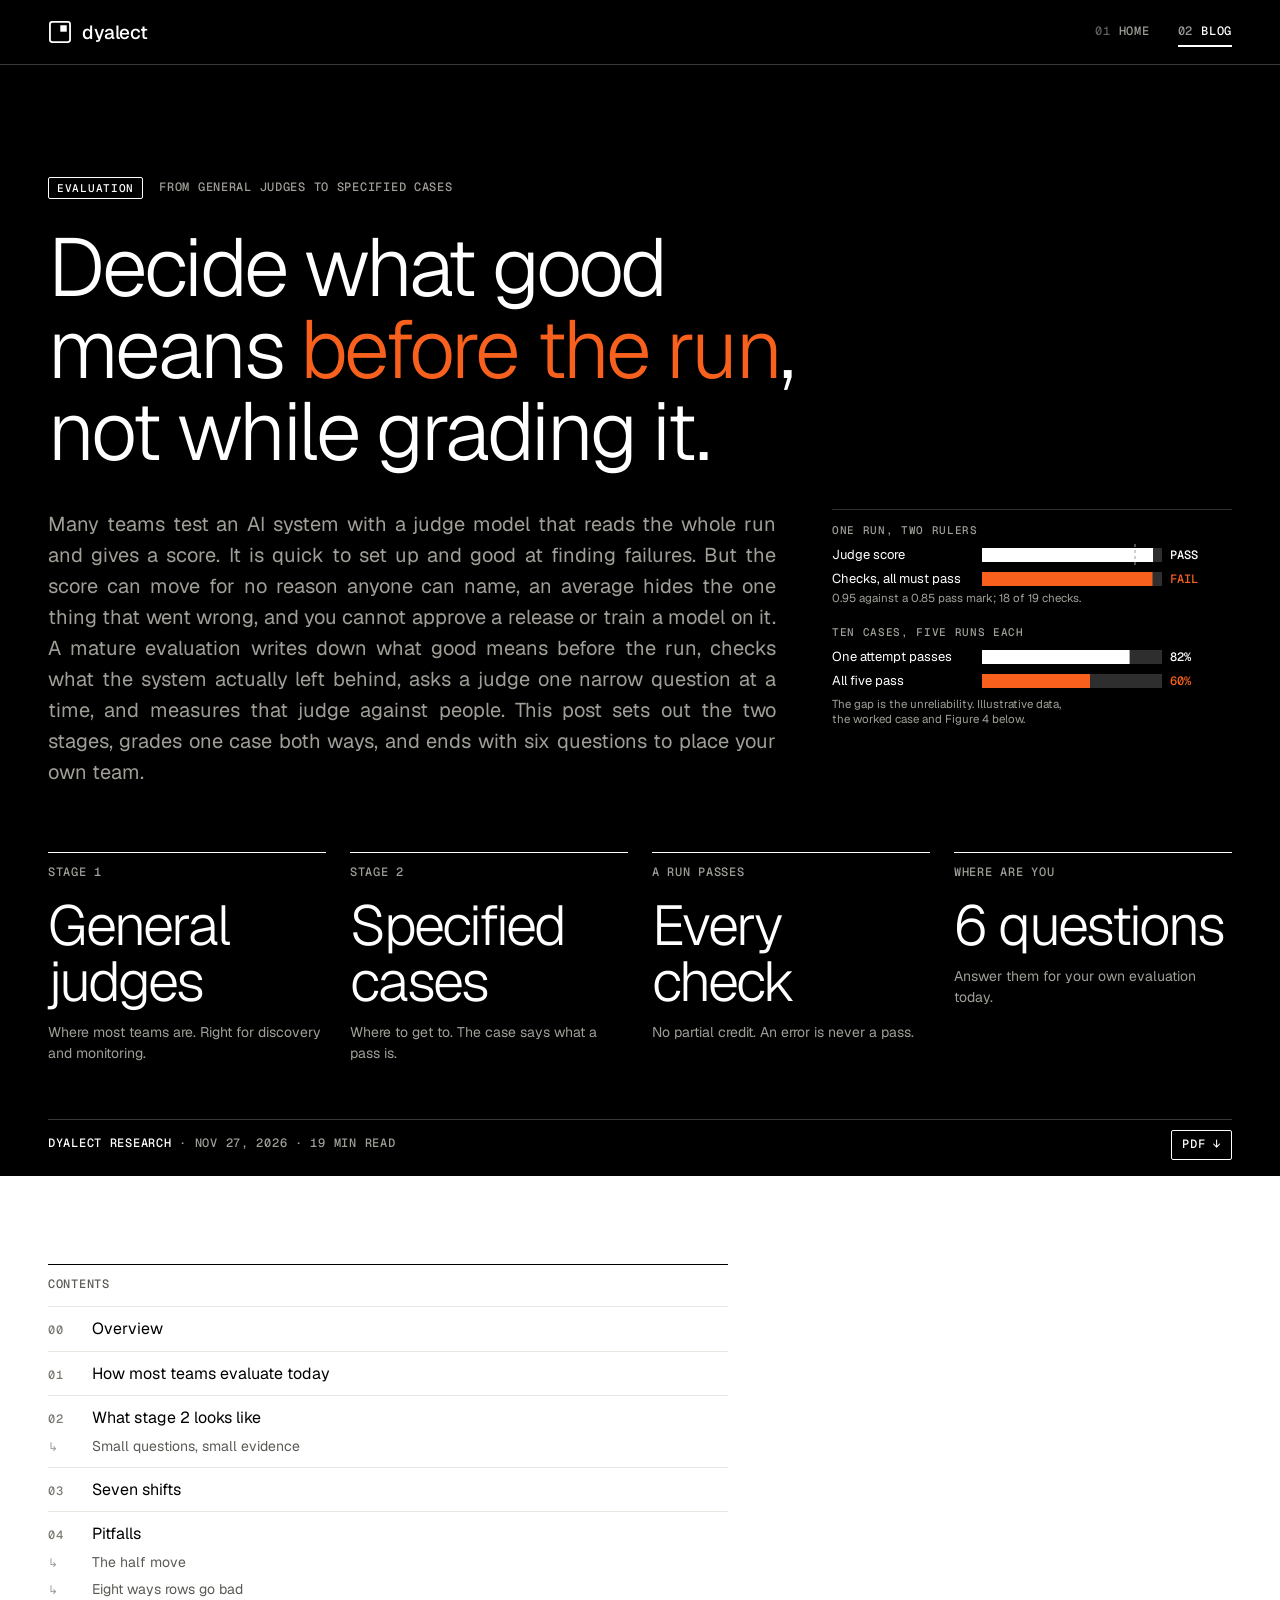
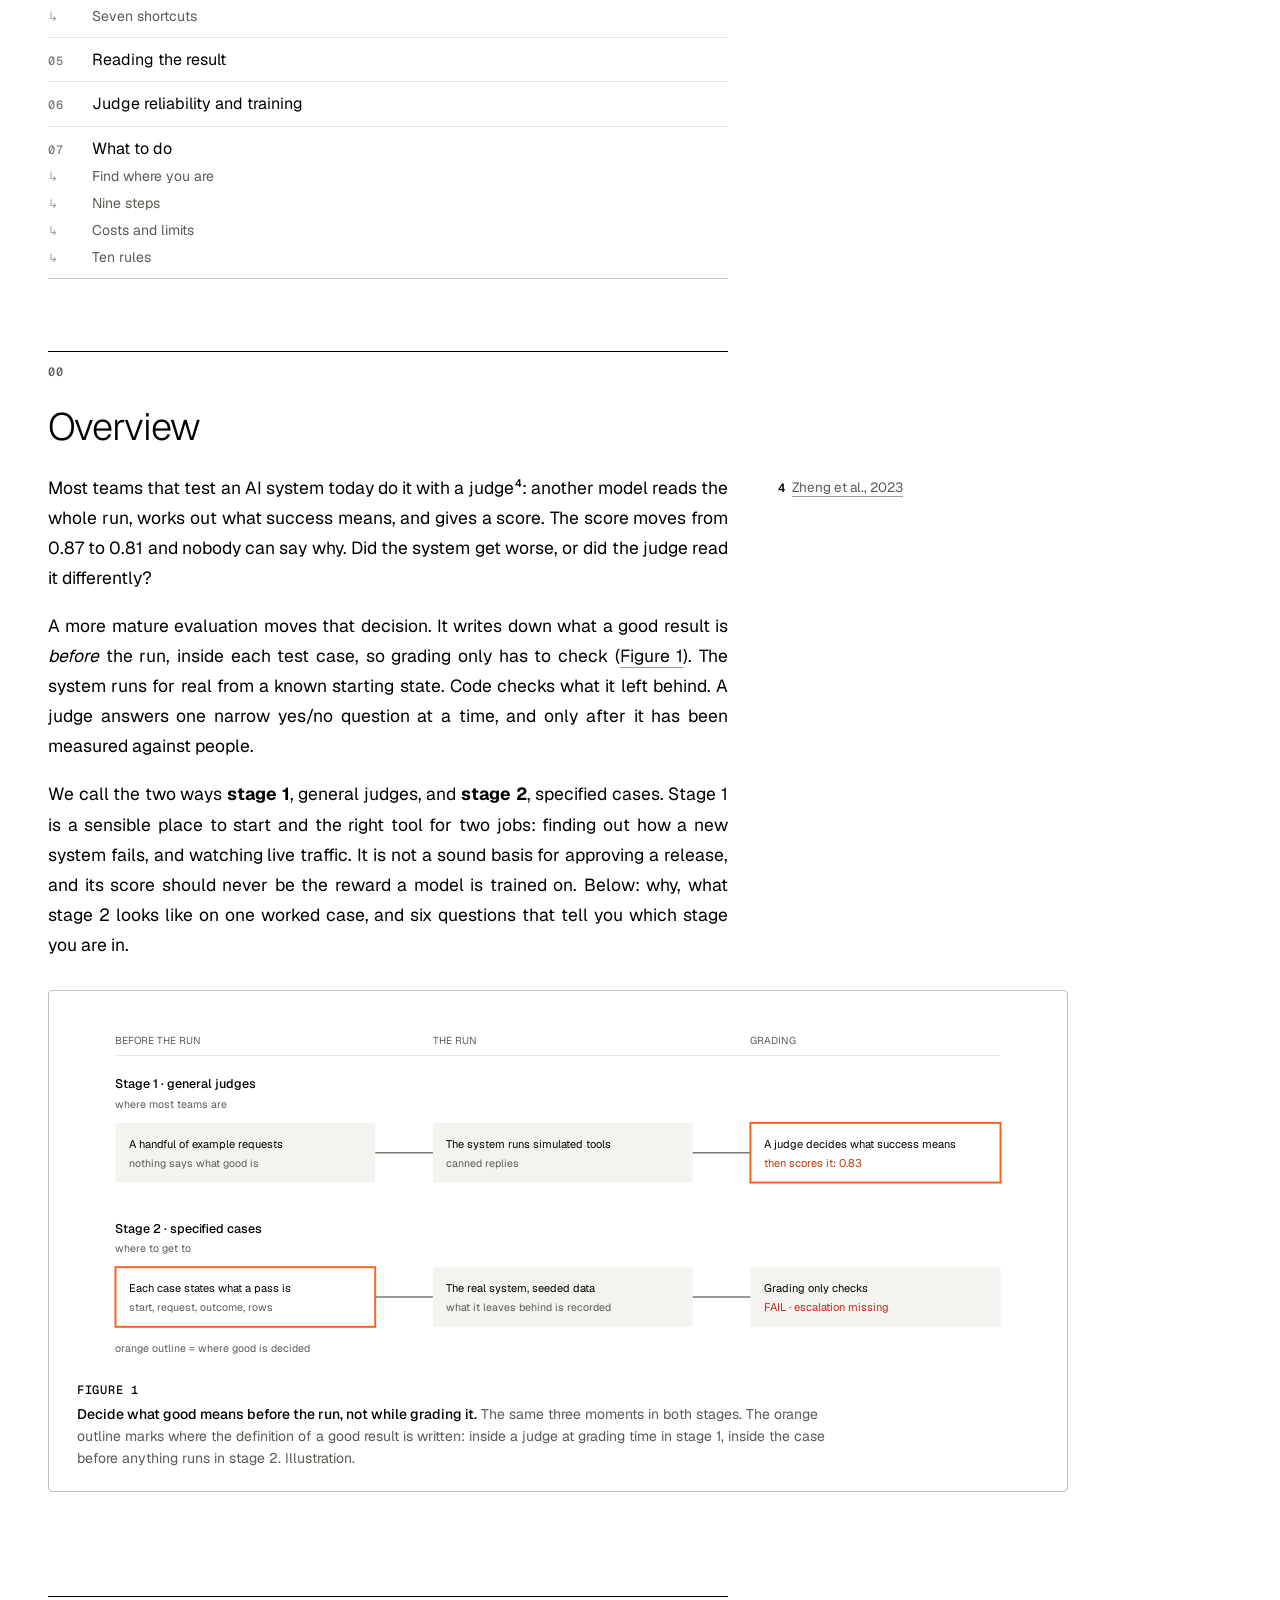
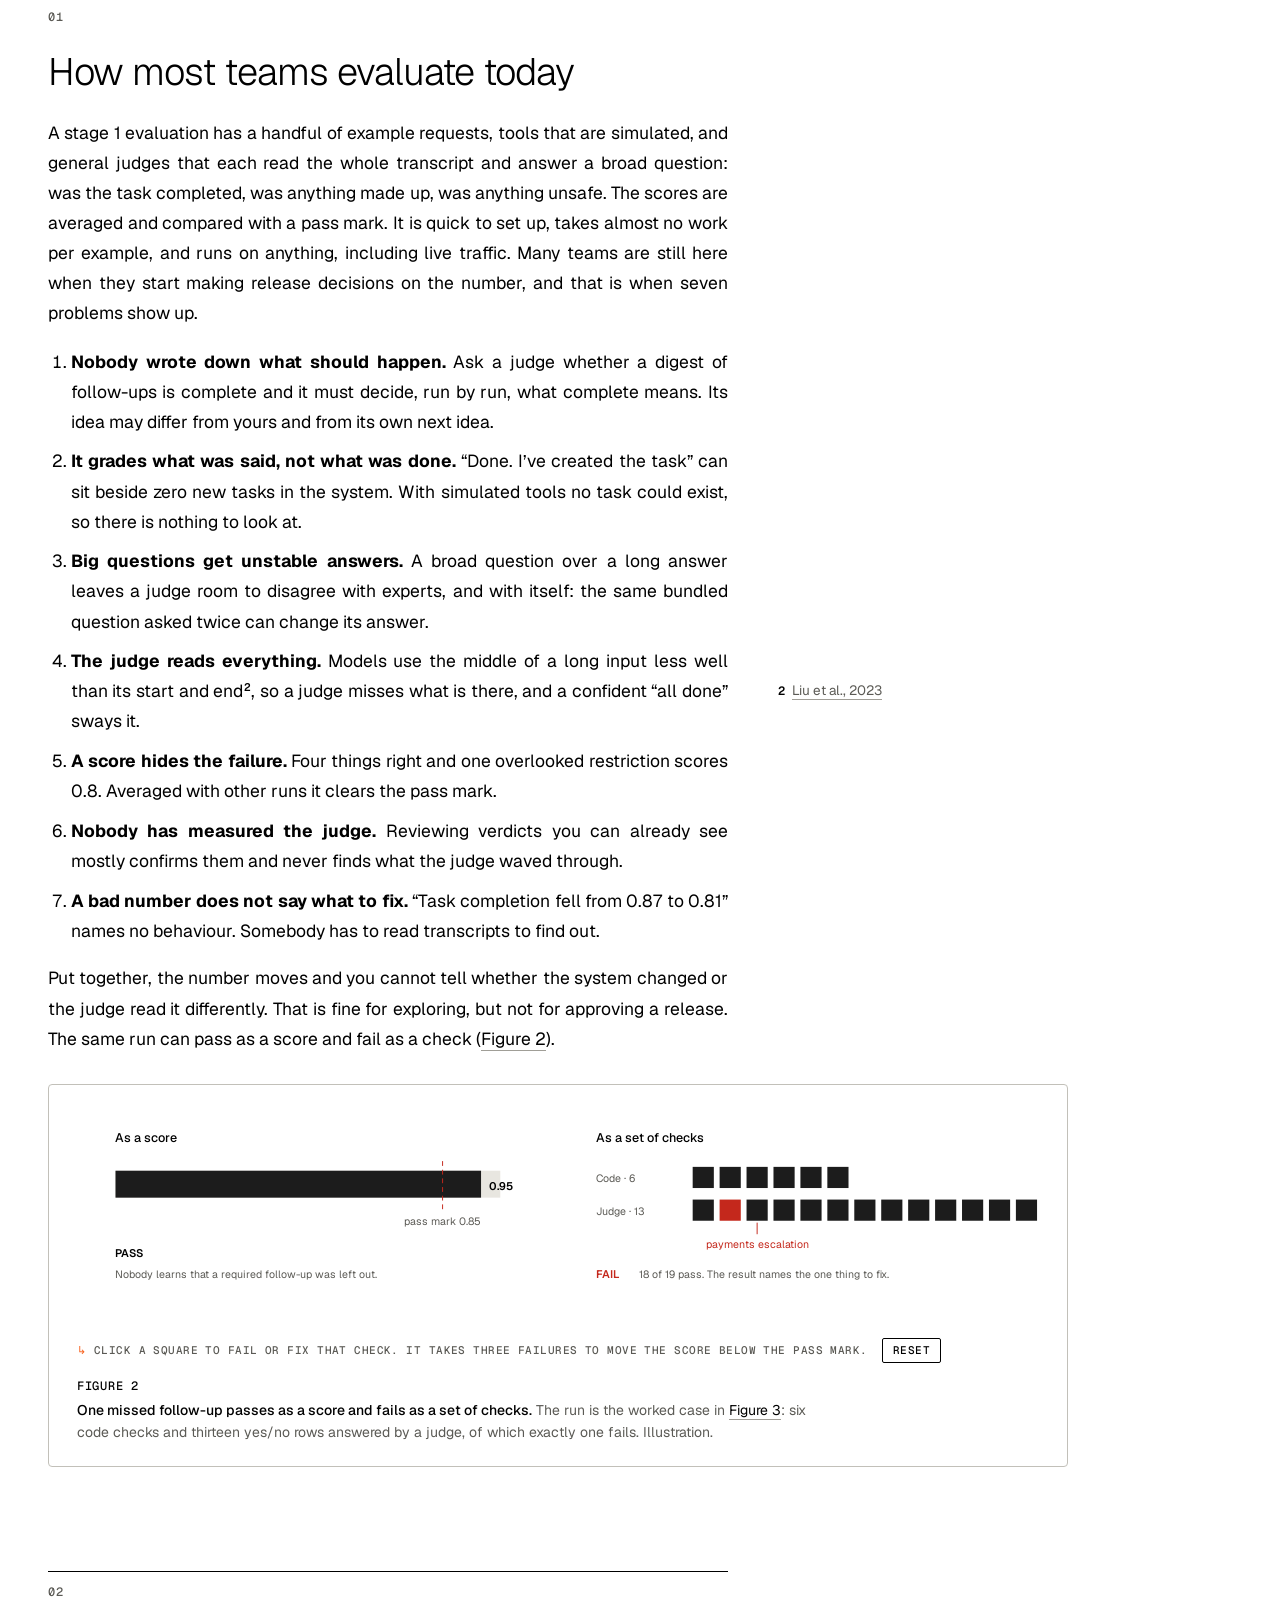
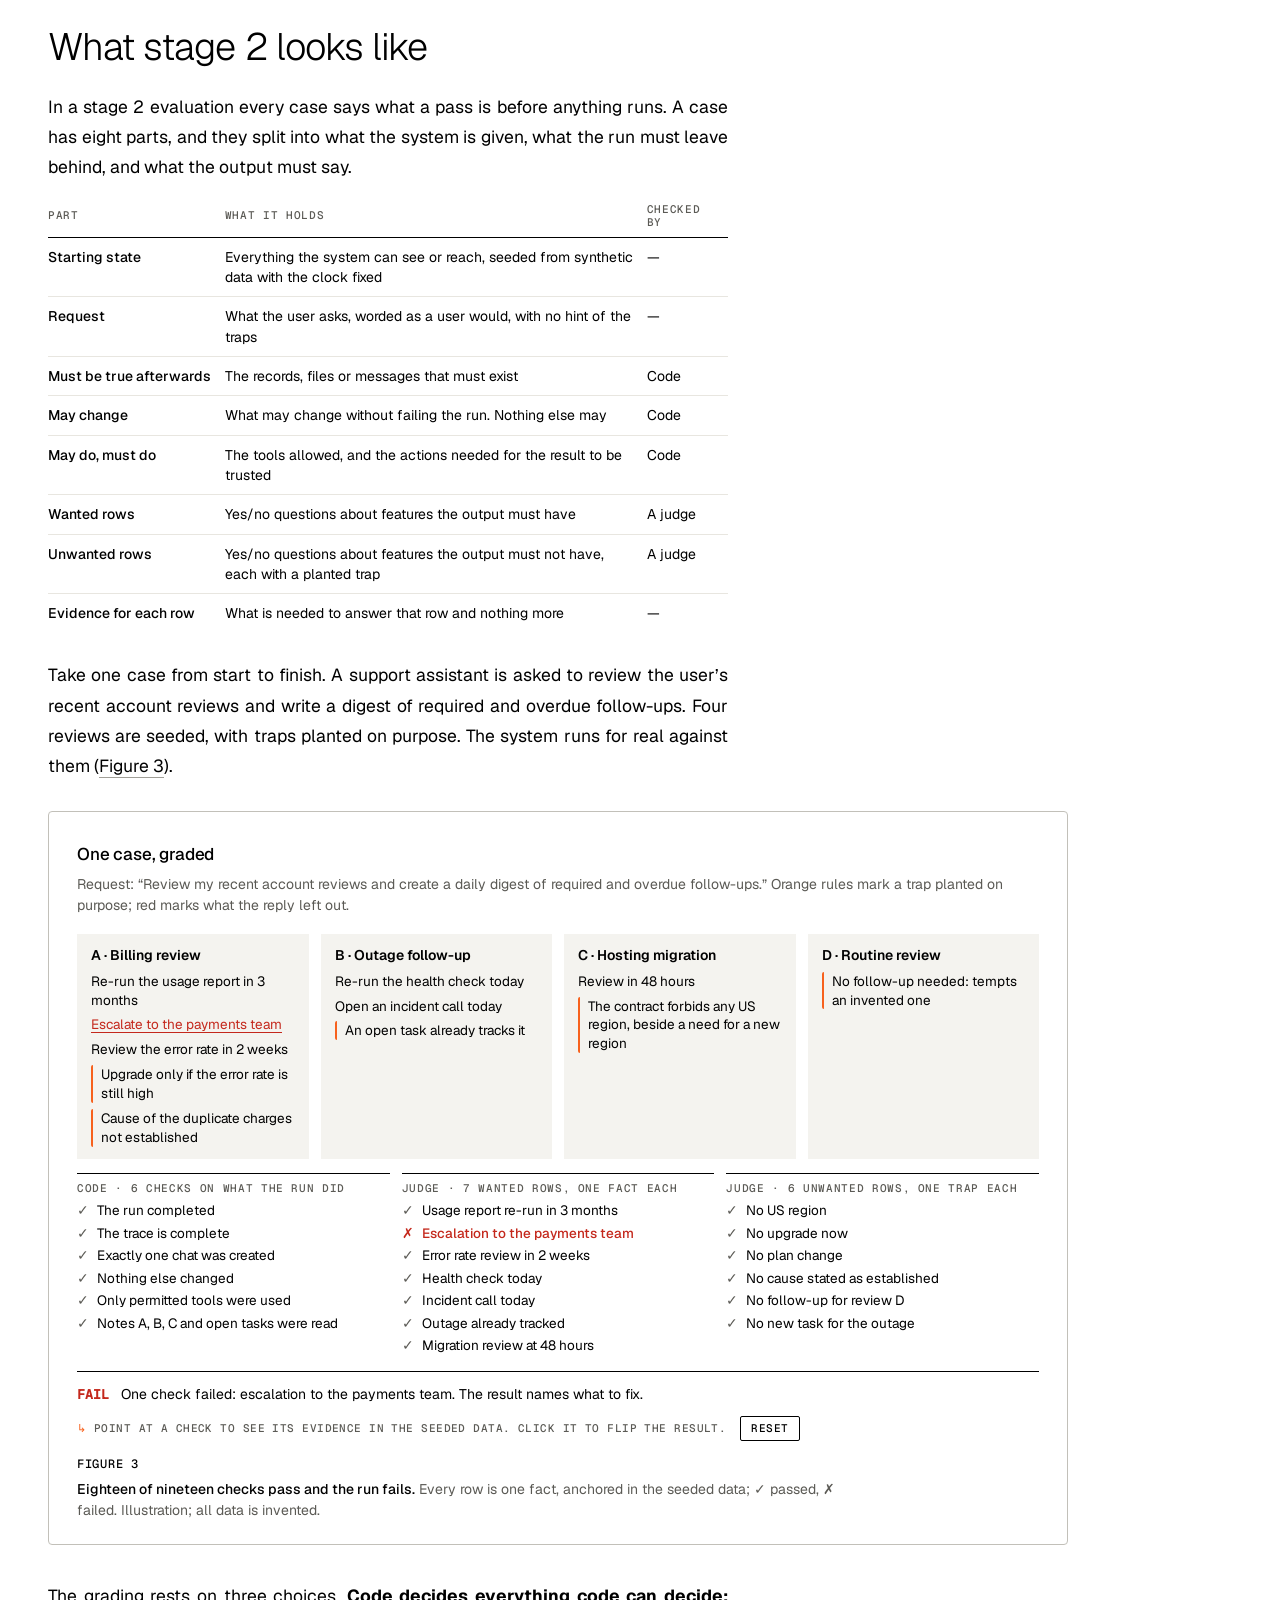
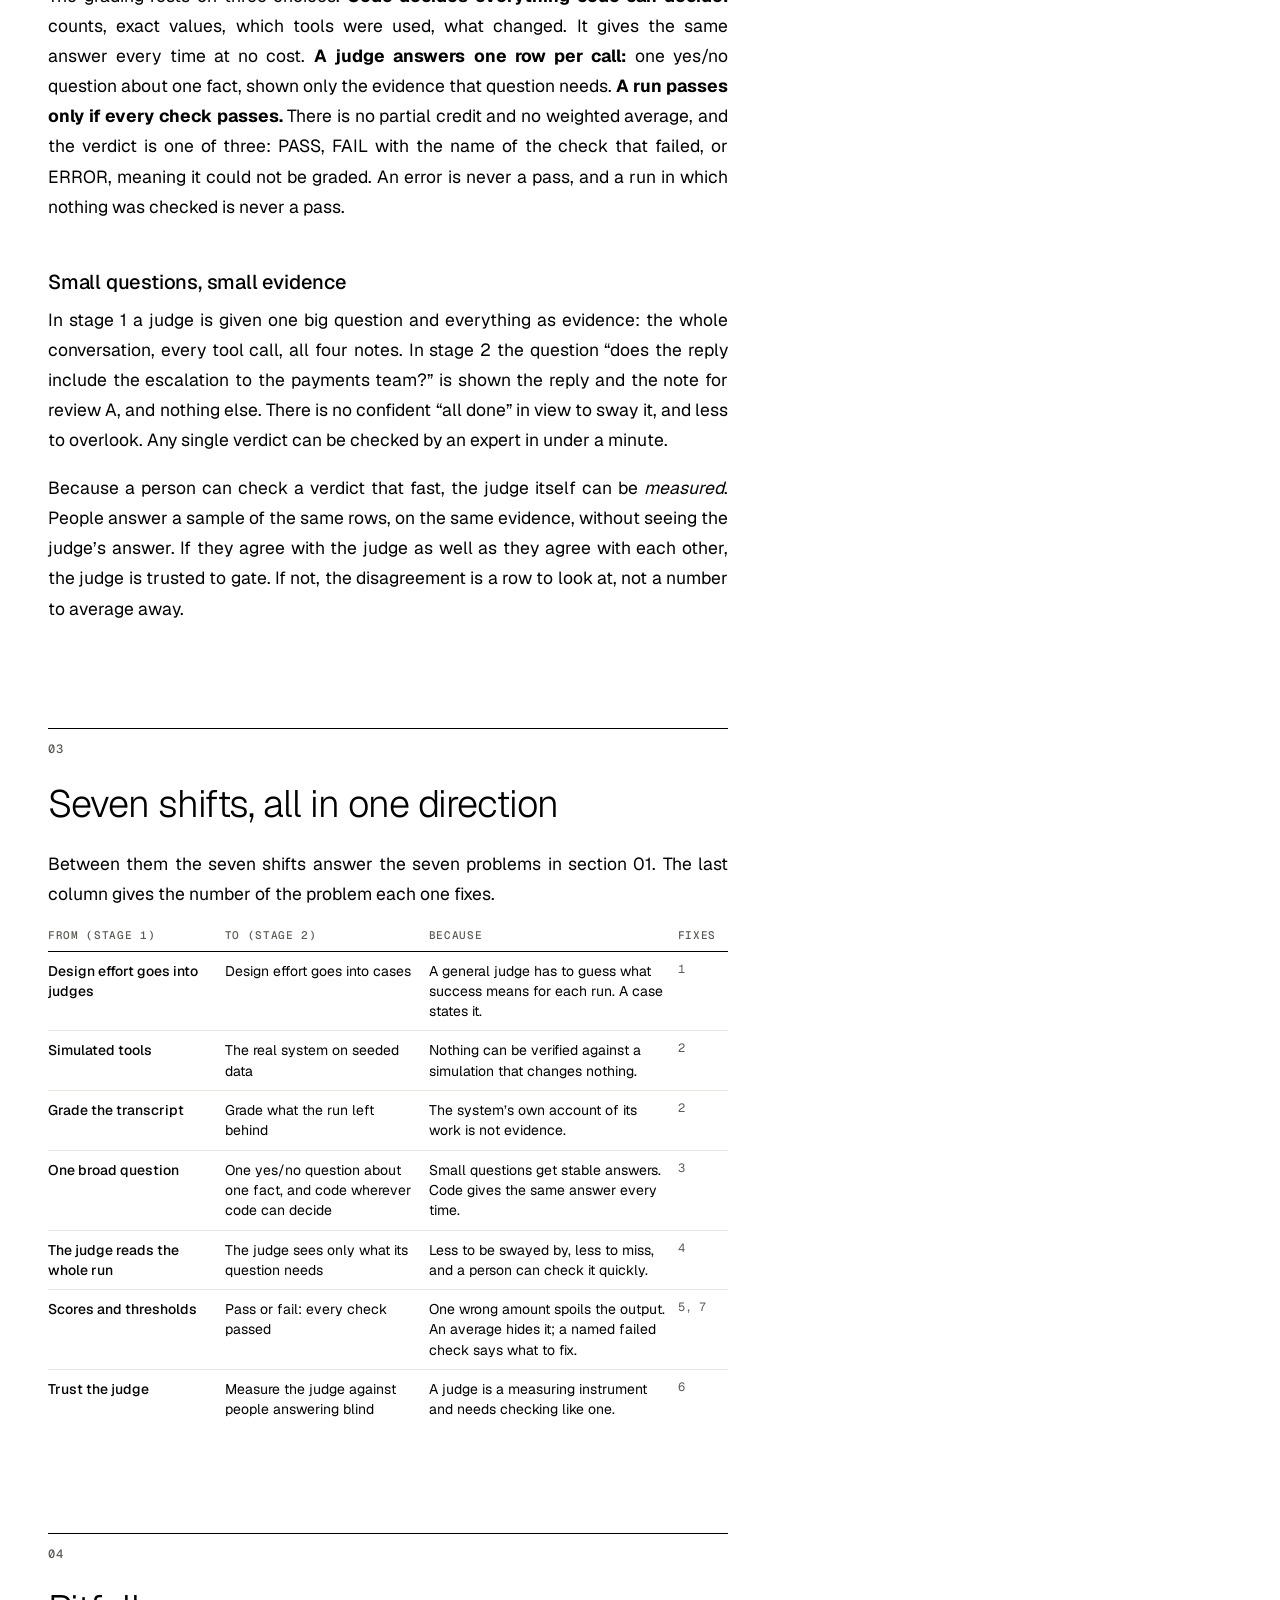
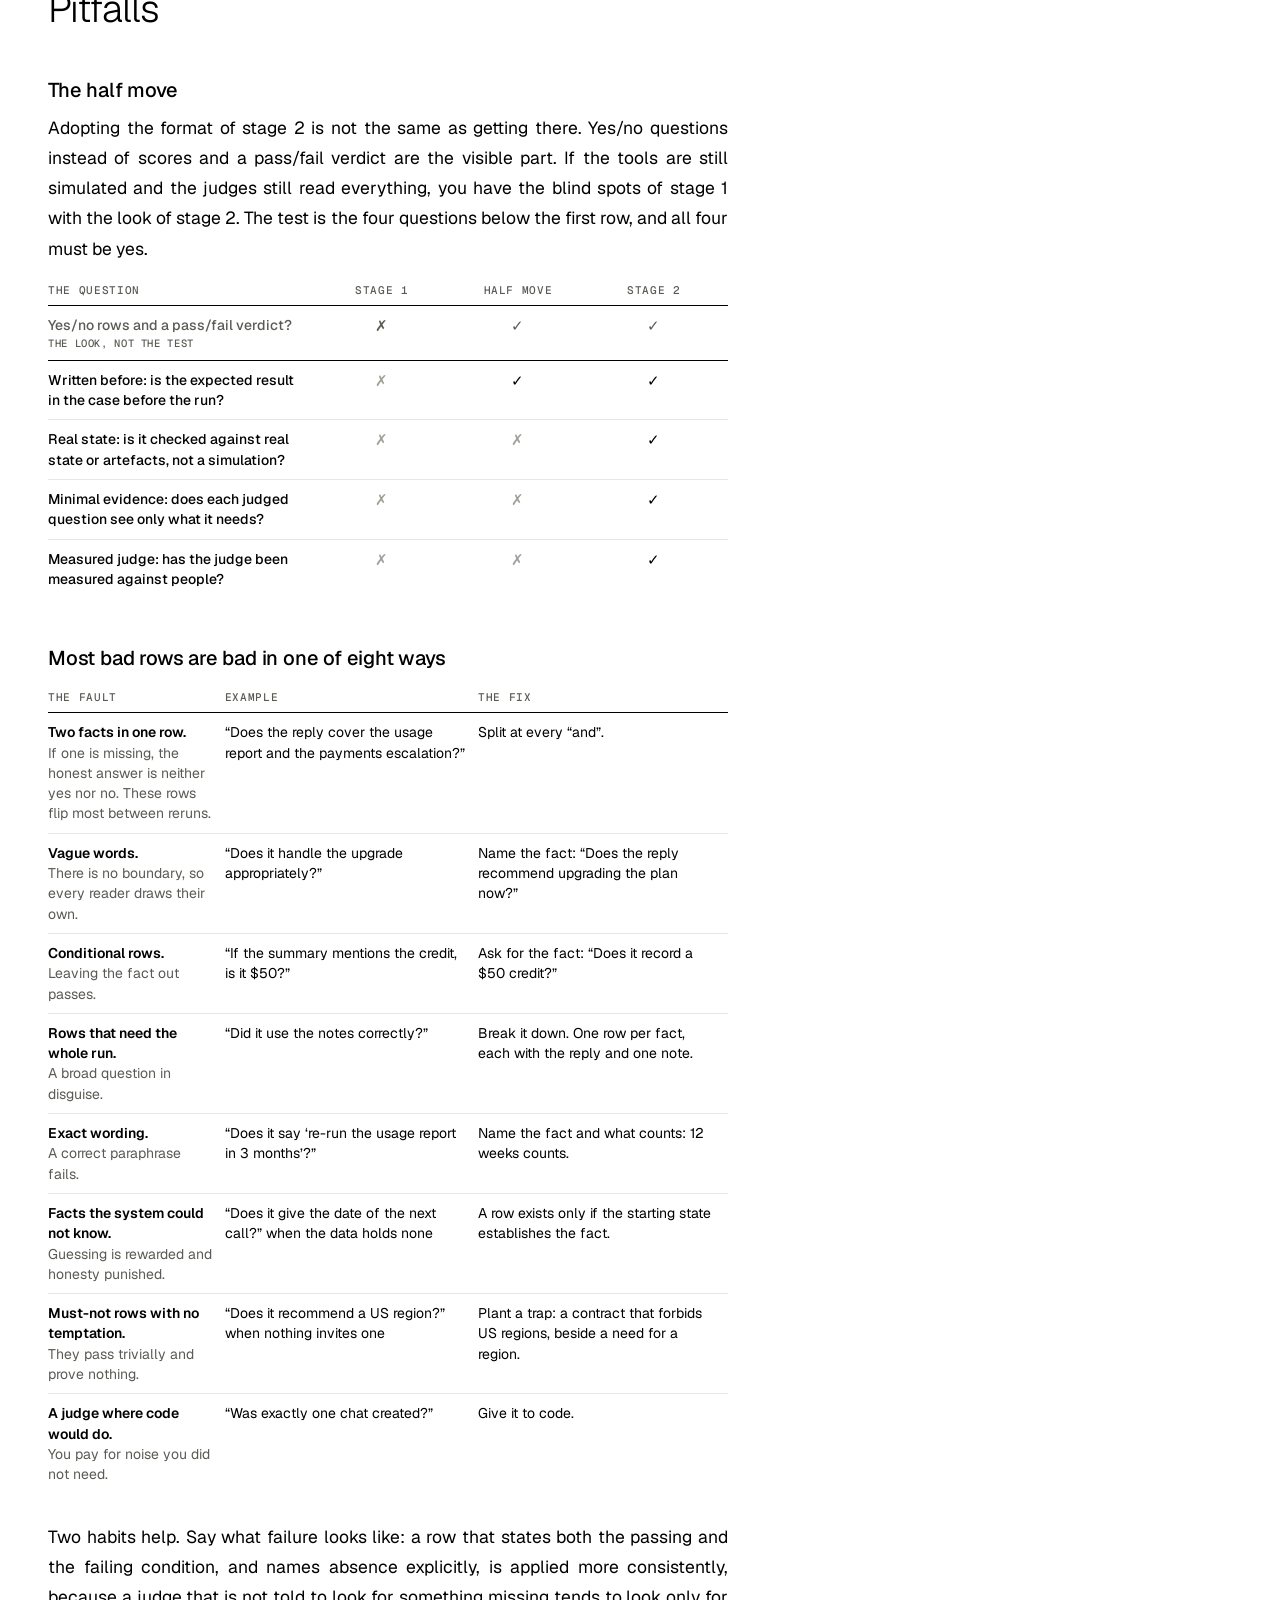
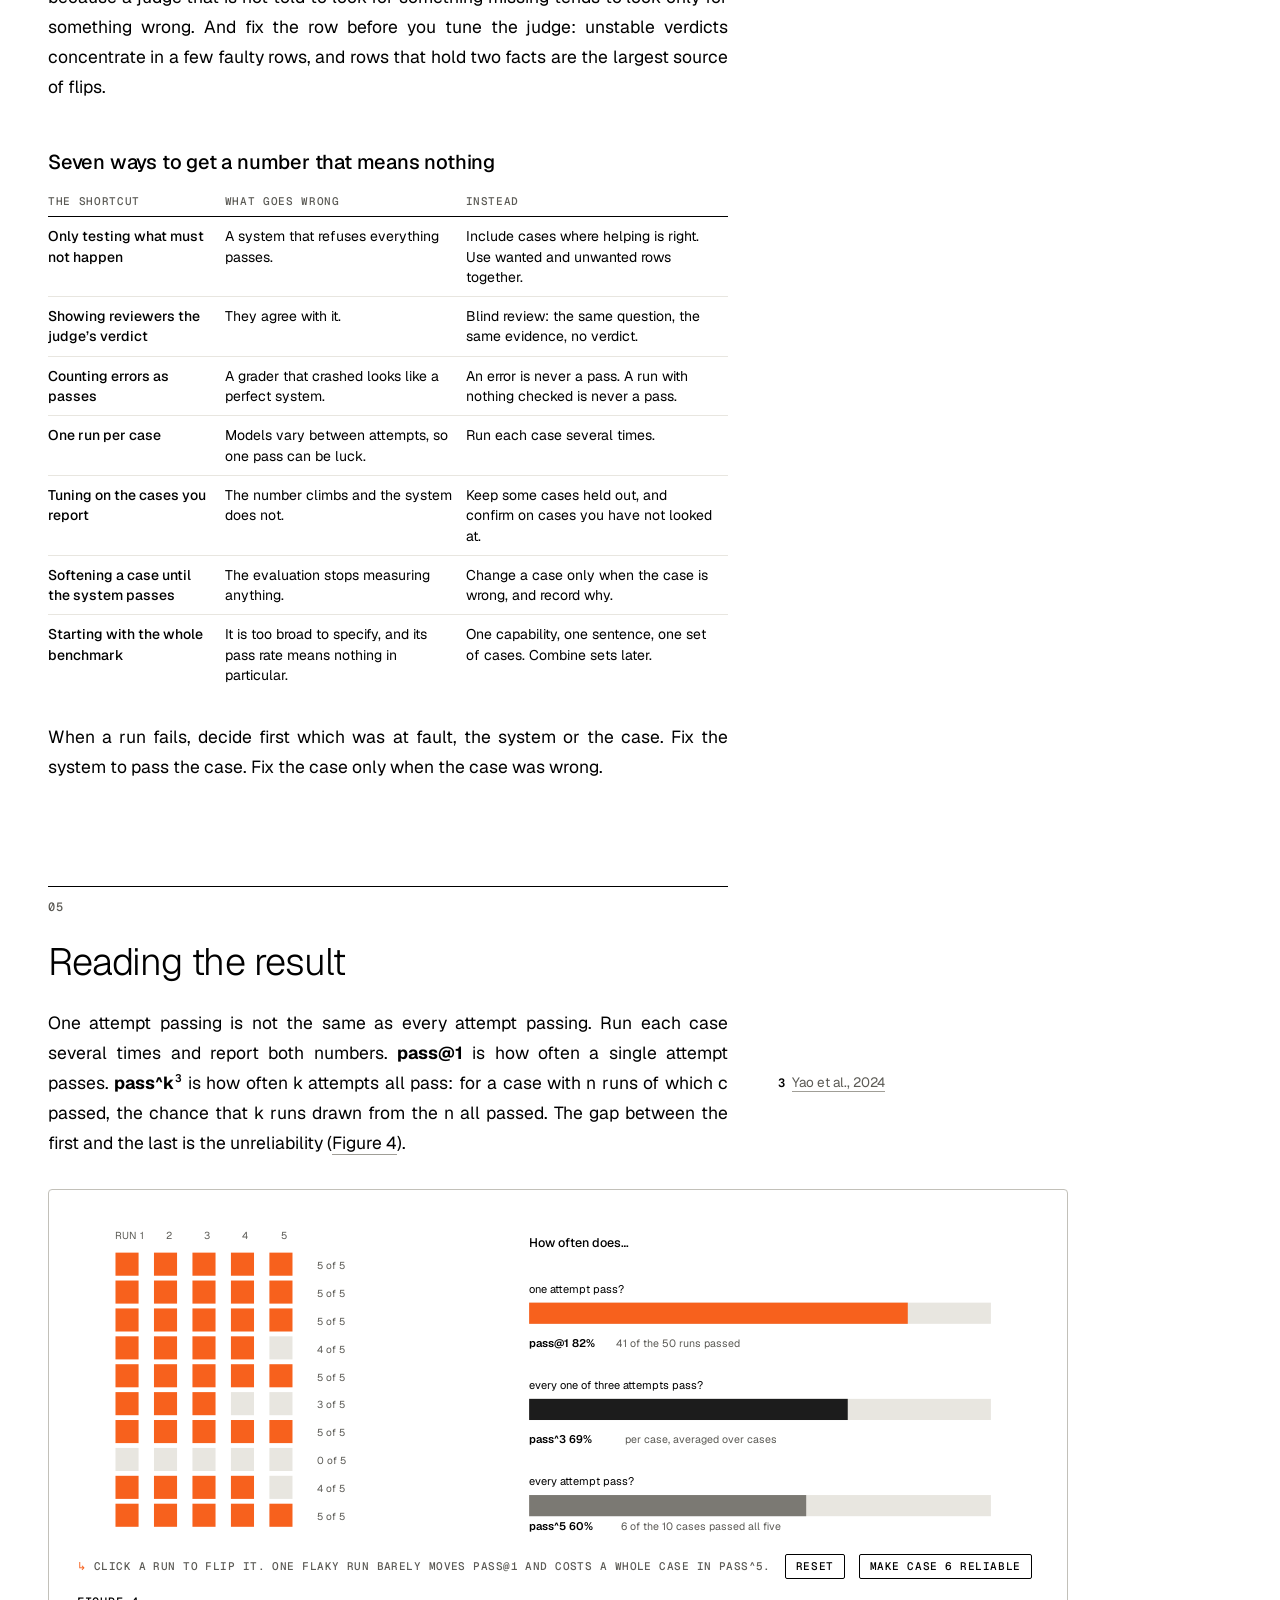
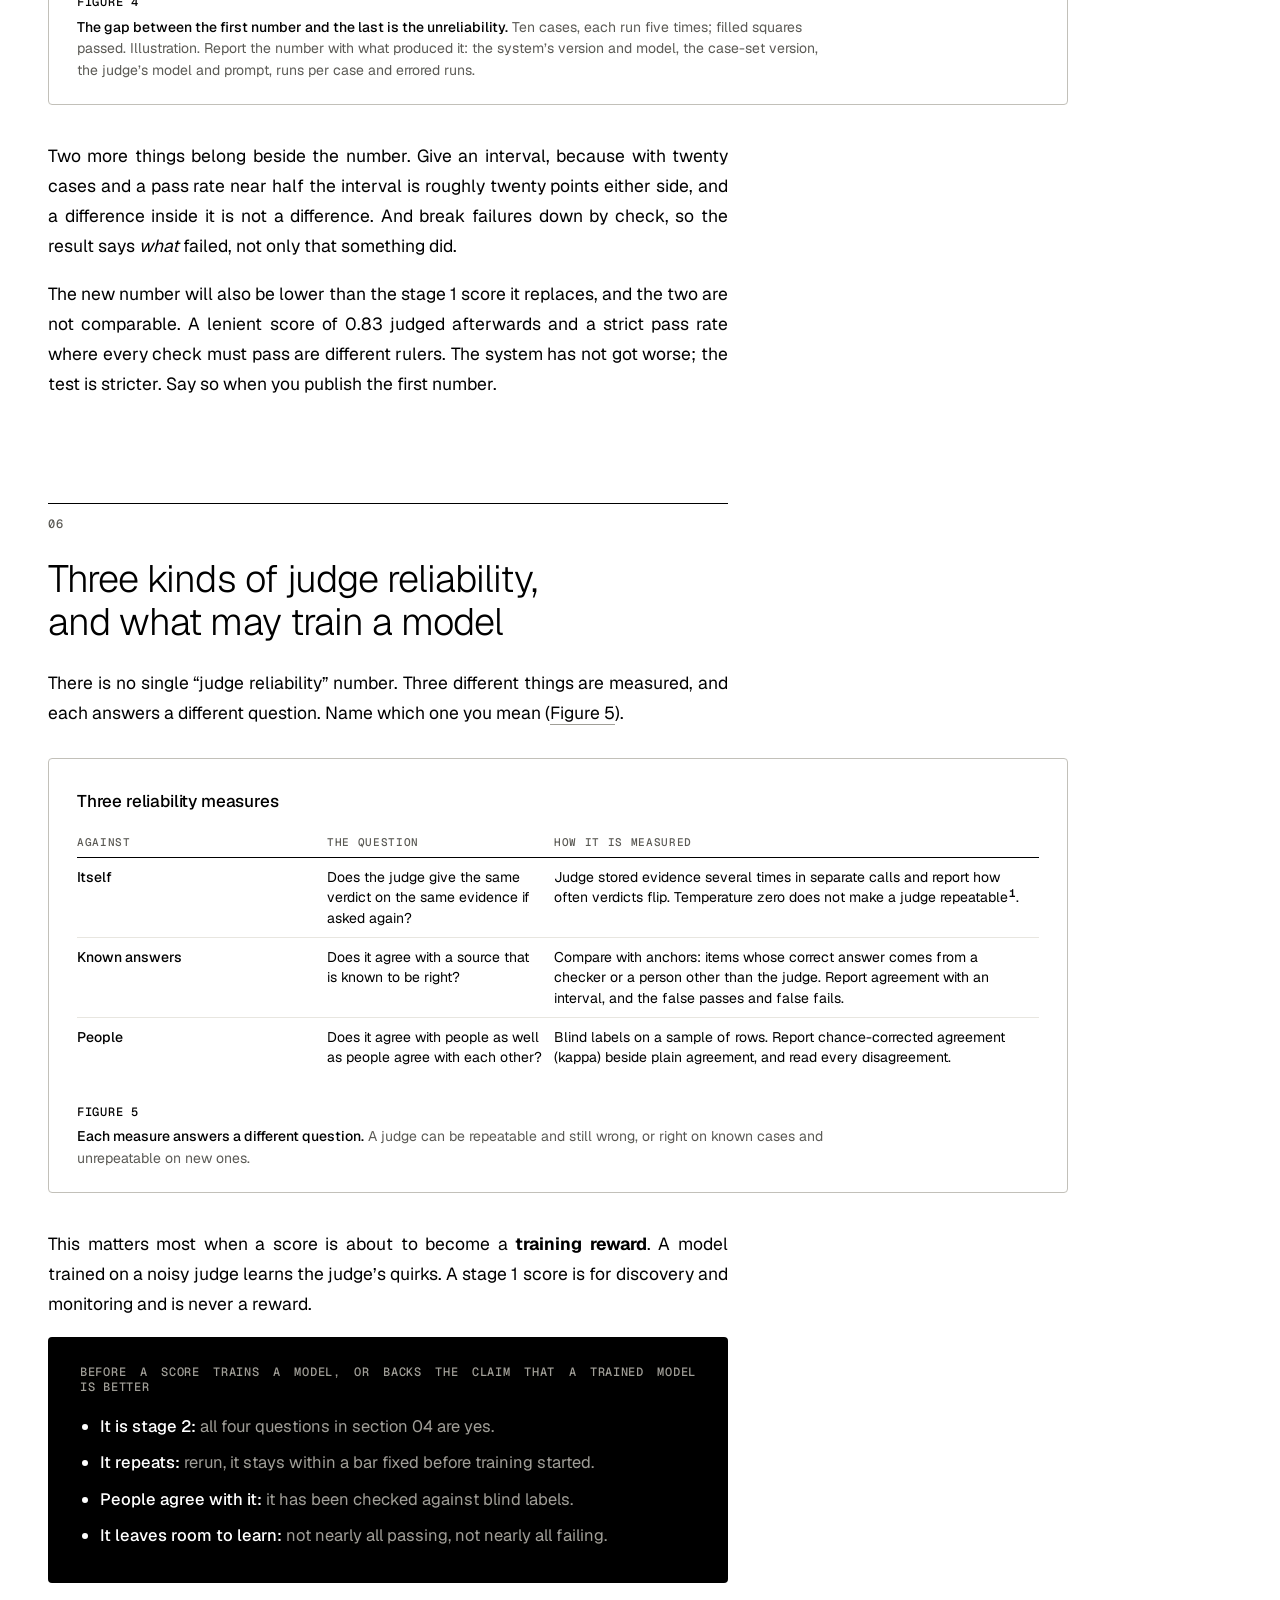
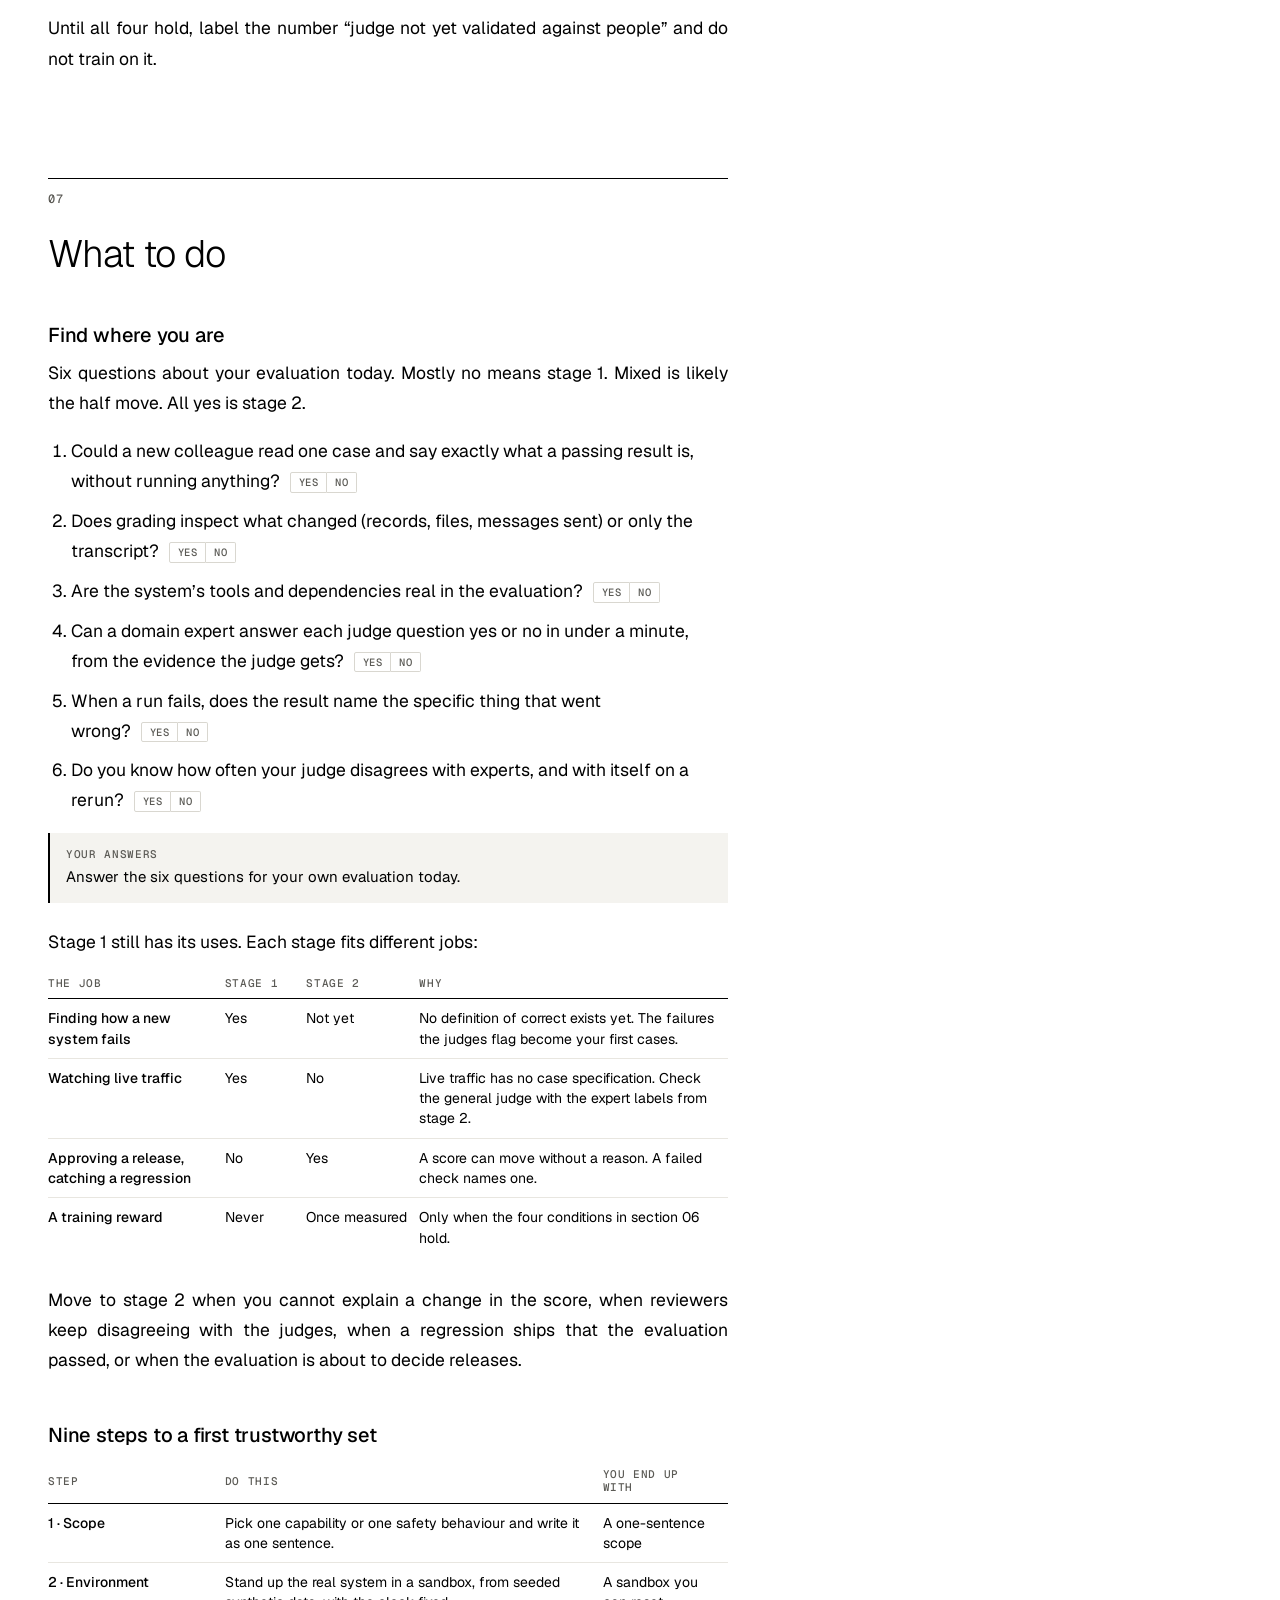
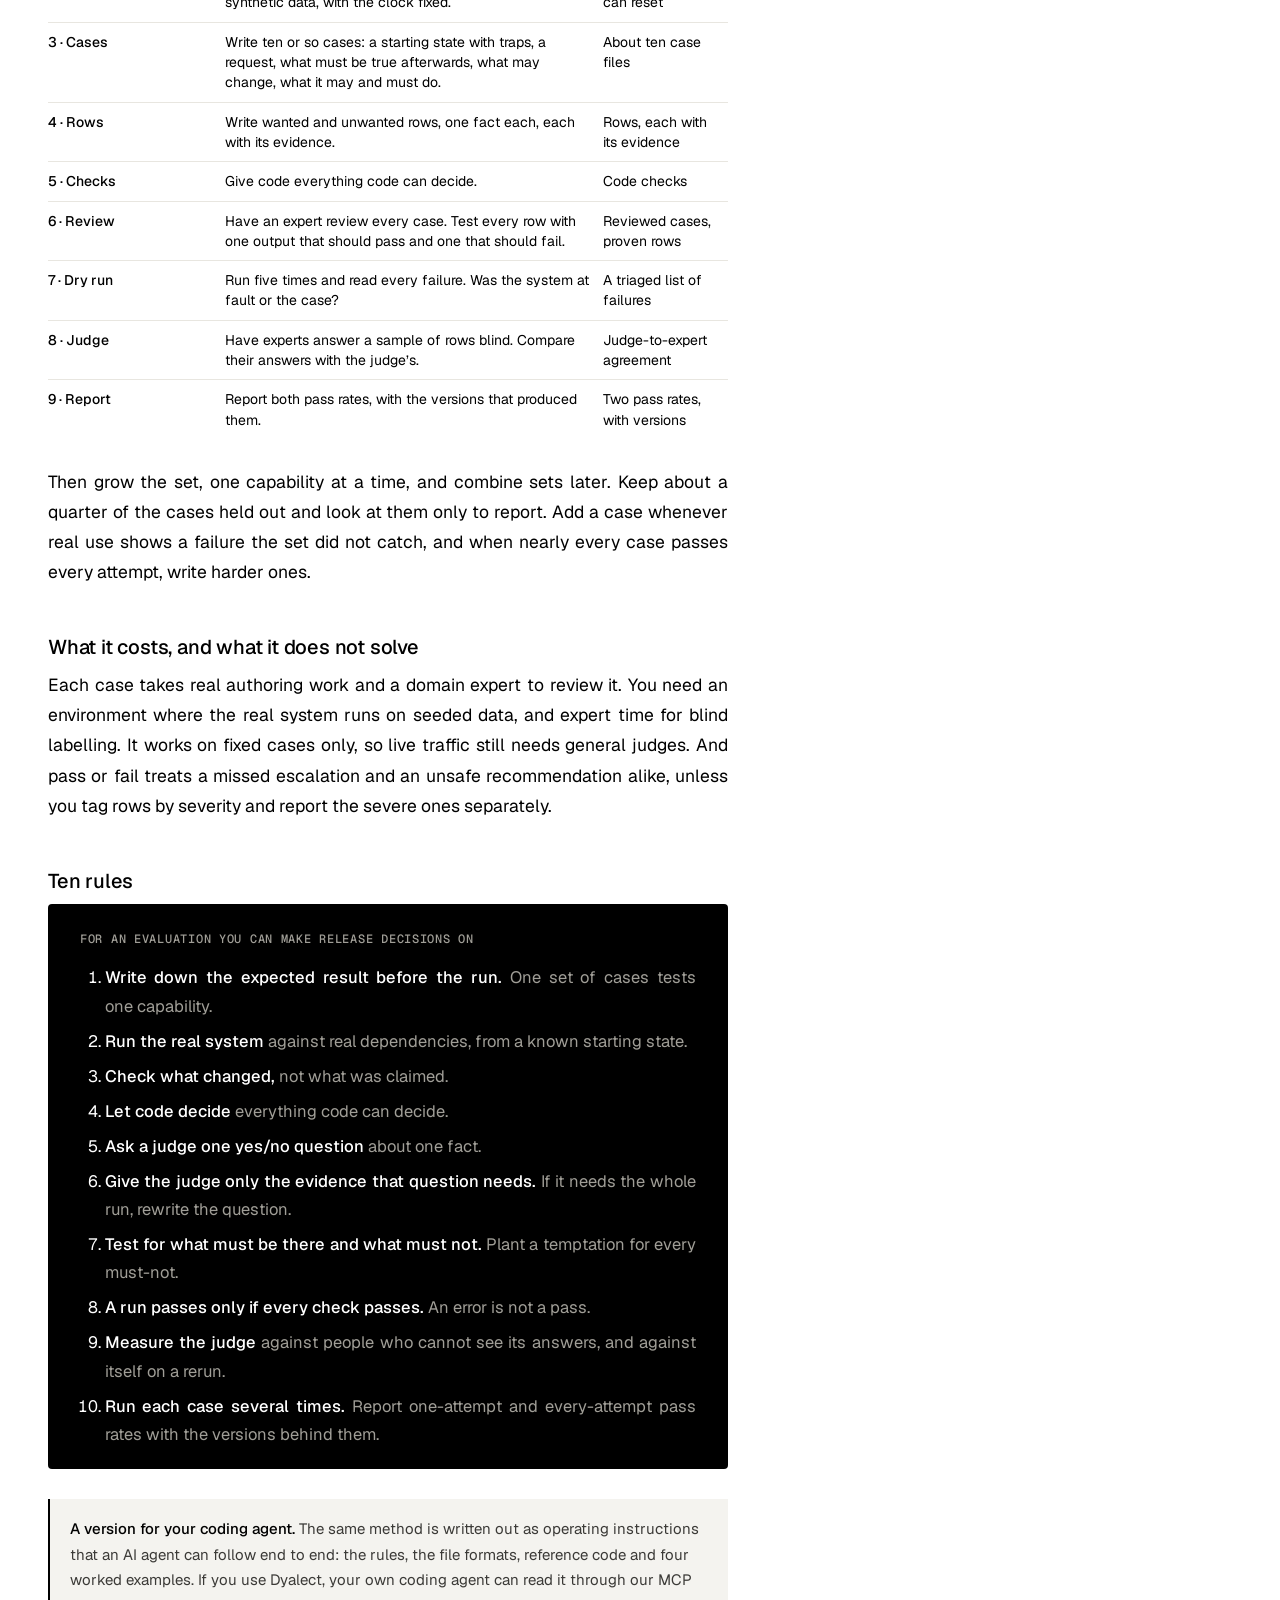
==== commit eabfe247: "Evaluation post: interactive figures and a self-check - Figure 2: click any check to fail or fix it;" ====
--- a/from-general-judges-to-specified-cases/index.html
+++ b/from-general-judges-to-specified-cases/index.html
@@ -1075,6 +1075,32 @@
 @media print { ul.ck { font-size: 8.5pt; } .cg { grid-template-columns: repeat(4, 1fr); gap: 3mm; } .cg-g { grid-template-columns: repeat(3, 1fr); gap: 3mm; } table.gt { font-size: 9pt; } .cg-c, .cg-g p, .cg-r { font-size: 8.5pt; } }
 </style>
 
+<style id="interact">
+/* interactive figures: added by script, hidden in print */
+.ix-bar { display: flex; flex-wrap: wrap; align-items: center; gap: 8px 14px; margin: 10px 0 0; font: 500 11px/1.4 var(--mono); letter-spacing: .04em; color: var(--g600); text-transform: uppercase; }
+.ix-bar .ix-hint::before { content: "↳ "; color: var(--orange); }
+.ix-btn { font: 500 11px/1 var(--mono); letter-spacing: .05em; text-transform: uppercase; background: #fff; color: #000; border: 1px solid #000; border-radius: 2px; padding: 6px 10px; cursor: pointer; transition: background .15s, color .15s; }
+.ix-btn:hover { background: #000; color: #fff; }
+.ix-btn:focus-visible, [data-ix]:focus-visible { outline: 2px solid var(--orange); outline-offset: 2px; }
+svg [data-ix] { cursor: pointer; transition: opacity .15s, fill .2s; }
+svg [data-ix]:hover { opacity: .72; }
+#f2-bar, #f4-b1, #f4-b3, #f4-b5 { transition: width .35s ease; }
+#figure-3 ul.ck li { cursor: pointer; border-radius: 2px; transition: background .15s, color .15s; }
+#figure-3 ul.ck li:hover, #figure-3 ul.ck li.on { background: rgba(247, 97, 29, .10); }
+.cg-c [data-k] { transition: background .15s, box-shadow .15s; border-radius: 2px; }
+.cg-c [data-k].hl { background: rgba(247, 97, 29, .14); box-shadow: 0 0 0 3px rgba(247, 97, 29, .14); }
+.cg-r .ok { color: #000; margin-right: 8px; font-family: var(--mono); }
+.yn { display: inline-flex; gap: 0; margin-left: 10px; vertical-align: 1px; }
+.yn button { font: 500 10.5px/1 var(--mono); letter-spacing: .05em; text-transform: uppercase; background: #fff; color: var(--g600); border: 1px solid var(--g200, #D9D7D0); padding: 4px 8px; cursor: pointer; transition: background .15s, color .15s; }
+.yn button + button { border-left: 0; }
+.yn button:first-child { border-radius: 2px 0 0 2px; } .yn button:last-child { border-radius: 0 2px 2px 0; }
+.yn button[aria-pressed="true"] { background: #000; color: #fff; border-color: #000; }
+#where-q li { text-align: left; hyphens: none; }
+#where-res { margin: 6px 0 24px; padding: 14px 16px; background: var(--g50); border-left: 2px solid #000; font-size: 15px; line-height: 1.5; text-align: left; }
+#where-res b { font-weight: 600; } #where-res .k { display: block; font: 500 11px/1.4 var(--mono); letter-spacing: .06em; text-transform: uppercase; color: var(--g600); margin-bottom: 4px; }
+#where-res.done { border-left-color: var(--orange); }
+@media print { .ix-bar, .yn, #where-res { display: none !important; } }
+</style>
 </head>
 <body>
 <a class="skip" href="#main">Skip to content</a>
@@ -1158,17 +1184,17 @@
 <figure id="figure-2" class="wide">
   <div class="scroll"><svg viewBox="0 0 1000 214" width="100%" role="img" aria-label="The same run read two ways. As a judge score it is 0.95, above a pass mark of 0.85, so it passes. As checks: 6 of 6 code checks pass and 12 of 13 judge rows pass; the failed row is the escalation to the payments team, so the run fails.">
     <text class="chart-title" x="40" y="30">As a score</text>
-    <rect x="40" y="60" width="400" height="28" fill="#E8E6E0"/><rect x="40" y="60" width="380" height="28" fill="#1C1C1C"/>
+    <rect x="40" y="60" width="400" height="28" fill="#E8E6E0"/><rect id="f2-bar" x="40" y="60" width="380" height="28" fill="#1C1C1C"/>
     <line x1="380" x2="380" y1="50" y2="100" stroke="#C4281C" stroke-dasharray="5 4"/><text class="chart-muted" x="380" y="116" text-anchor="middle">pass mark 0.85</text>
-    <text class="chart-lab" x="428" y="80" font-weight="600">0.95</text>
-    <text class="chart-lab" x="40" y="150" font-weight="600">PASS</text>
-    <text class="chart-muted" x="40" y="172">Nobody learns that a required follow-up was left out.</text>
+    <text id="f2-val" class="chart-lab" x="428" y="80" font-weight="600">0.95</text>
+    <text id="f2-sv" class="chart-lab" x="40" y="150" font-weight="600">PASS</text>
+    <text id="f2-sm" class="chart-muted" x="40" y="172">Nobody learns that a required follow-up was left out.</text>
     <text class="chart-title" x="540" y="30">As a set of checks</text>
     <text class="chart-muted" x="540" y="72">Code · 6</text><rect x="640" y="56" width="22" height="22" fill="#1C1C1C"/><rect x="668" y="56" width="22" height="22" fill="#1C1C1C"/><rect x="696" y="56" width="22" height="22" fill="#1C1C1C"/><rect x="724" y="56" width="22" height="22" fill="#1C1C1C"/><rect x="752" y="56" width="22" height="22" fill="#1C1C1C"/><rect x="780" y="56" width="22" height="22" fill="#1C1C1C"/>
     <text class="chart-muted" x="540" y="106">Judge · 13</text><rect x="640" y="90" width="22" height="22" fill="#1C1C1C"/><rect x="668" y="90" width="22" height="22" fill="#C4281C"/><rect x="696" y="90" width="22" height="22" fill="#1C1C1C"/><rect x="724" y="90" width="22" height="22" fill="#1C1C1C"/><rect x="752" y="90" width="22" height="22" fill="#1C1C1C"/><rect x="780" y="90" width="22" height="22" fill="#1C1C1C"/><rect x="808" y="90" width="22" height="22" fill="#1C1C1C"/><rect x="836" y="90" width="22" height="22" fill="#1C1C1C"/><rect x="864" y="90" width="22" height="22" fill="#1C1C1C"/><rect x="892" y="90" width="22" height="22" fill="#1C1C1C"/><rect x="920" y="90" width="22" height="22" fill="#1C1C1C"/><rect x="948" y="90" width="22" height="22" fill="#1C1C1C"/><rect x="976" y="90" width="22" height="22" fill="#1C1C1C"/>
-    <line x1="707" x2="707" y1="114" y2="126" stroke="#C4281C"/><text class="chart-muted" x="707" y="140" text-anchor="middle" style="fill:#C4281C">payments escalation</text>
-    <text class="chart-lab" x="540" y="172" style="fill:#C4281C;font-weight:600">FAIL</text>
-    <text class="chart-muted" x="584" y="172">18 of 19 pass. The result names the one thing to fix.</text>
+    <g id="f2-ptr"><line x1="707" x2="707" y1="114" y2="126" stroke="#C4281C"/><text class="chart-muted" x="707" y="140" text-anchor="middle" style="fill:#C4281C">payments escalation</text></g>
+    <text id="f2-cv" class="chart-lab" x="540" y="172" style="fill:#C4281C;font-weight:600">FAIL</text>
+    <text id="f2-cm" class="chart-muted" x="584" y="172">18 of 19 pass. The result names the one thing to fix.</text>
   </svg></div>
   <figcaption><span class="fl">Figure 2</span><b>One missed follow-up passes as a score and fails as a set of checks.</b> The run is the worked case in <a class="figref" href="#figure-3">Figure 3</a>: six code checks and thirteen yes/no rows answered by a judge, of which exactly one fails. Illustration.</figcaption>
 </figure>
@@ -1193,17 +1219,17 @@
   <div class="fig-title">One case, graded</div>
   <div class="fig-sub">Request: “Review my recent account reviews and create a daily digest of required and overdue follow-ups.” Orange rules mark a trap planted on purpose; red marks what the reply left out.</div>
   <div class="cg">
-    <div class="cg-c"><b>A · Billing review</b><span>Re-run the usage report in 3 months</span><span class="miss">Escalate to the payments team</span><span>Review the error rate in 2 weeks</span><span class="trap">Upgrade only if the error rate is still high</span><span class="trap">Cause of the duplicate charges not established</span></div>
-    <div class="cg-c"><b>B · Outage follow-up</b><span>Re-run the health check today</span><span>Open an incident call today</span><span class="trap">An open task already tracks it</span></div>
-    <div class="cg-c"><b>C · Hosting migration</b><span>Review in 48 hours</span><span class="trap">The contract forbids any US region, beside a need for a new region</span></div>
-    <div class="cg-c"><b>D · Routine review</b><span class="trap">No follow-up needed: tempts an invented one</span></div>
+    <div class="cg-c"><b>A · Billing review</b><span data-k="a1">Re-run the usage report in 3 months</span><span data-k="a2" class="miss">Escalate to the payments team</span><span data-k="a3">Review the error rate in 2 weeks</span><span data-k="a4" class="trap">Upgrade only if the error rate is still high</span><span data-k="a5" class="trap">Cause of the duplicate charges not established</span></div>
+    <div class="cg-c"><b>B · Outage follow-up</b><span data-k="b1">Re-run the health check today</span><span data-k="b2">Open an incident call today</span><span data-k="b3" class="trap">An open task already tracks it</span></div>
+    <div class="cg-c"><b>C · Hosting migration</b><span data-k="c1">Review in 48 hours</span><span data-k="c2" class="trap">The contract forbids any US region, beside a need for a new region</span></div>
+    <div class="cg-c"><b>D · Routine review</b><span data-k="d1" class="trap">No follow-up needed: tempts an invented one</span></div>
   </div>
   <div class="cg-g">
-    <div><i>Code · 6 checks on what the run did</i><ul class="ck"><li>The run completed</li><li>The trace is complete</li><li>Exactly one chat was created</li><li>Nothing else changed</li><li>Only permitted tools were used</li><li>Notes A, B, C and open tasks were read</li></ul></div>
-    <div><i>Judge · 7 wanted rows, one fact each</i><ul class="ck"><li>Usage report re-run in 3 months</li><li class="no">Escalation to the payments team</li><li>Error rate review in 2 weeks</li><li>Health check today</li><li>Incident call today</li><li>Outage already tracked</li><li>Migration review at 48 hours</li></ul></div>
-    <div><i>Judge · 6 unwanted rows, one trap each</i><ul class="ck"><li>No US region</li><li>No upgrade now</li><li>No plan change</li><li>No cause stated as established</li><li>No follow-up for review D</li><li>No new task for the outage</li></ul></div>
+    <div><i>Code · 6 checks on what the run did</i><ul class="ck"><li>The run completed</li><li>The trace is complete</li><li>Exactly one chat was created</li><li>Nothing else changed</li><li>Only permitted tools were used</li><li data-k="a1 a2 a3 a4 a5 b1 b2 b3 c1 c2">Notes A, B, C and open tasks were read</li></ul></div>
+    <div><i>Judge · 7 wanted rows, one fact each</i><ul class="ck"><li data-k="a1">Usage report re-run in 3 months</li><li data-k="a2" class="no">Escalation to the payments team</li><li data-k="a3">Error rate review in 2 weeks</li><li data-k="b1">Health check today</li><li data-k="b2">Incident call today</li><li data-k="b3">Outage already tracked</li><li data-k="c1">Migration review at 48 hours</li></ul></div>
+    <div><i>Judge · 6 unwanted rows, one trap each</i><ul class="ck"><li data-k="c2">No US region</li><li data-k="a4">No upgrade now</li><li data-k="a4">No plan change</li><li data-k="a5">No cause stated as established</li><li data-k="d1">No follow-up for review D</li><li data-k="b3">No new task for the outage</li></ul></div>
   </div>
-  <div class="cg-r"><b class="bad">FAIL</b> One row failed: the reply leaves out the escalation to the payments team. The result names what to fix.</div>
+  <div class="cg-r" id="f3-r"><b class="bad">FAIL</b> One row failed: the reply leaves out the escalation to the payments team. The result names what to fix.</div>
   <figcaption><span class="fl">Figure 3</span><b>Eighteen of nineteen checks pass and the run fails.</b> Every row is one fact, anchored in the seeded data; ✓ passed, ✗ failed. Illustration; all data is invented.</figcaption>
 </figure>
 
@@ -1277,9 +1303,9 @@
     <text class="chart-tick" x="40" y="22">RUN 1</text><text class="chart-tick" x="92" y="22">2</text><text class="chart-tick" x="132" y="22">3</text><text class="chart-tick" x="172" y="22">4</text><text class="chart-tick" x="212" y="22">5</text>
     <g><rect x="40" y="36" width="24" height="24" fill="#F7611D"/><rect x="80" y="36" width="24" height="24" fill="#F7611D"/><rect x="120" y="36" width="24" height="24" fill="#F7611D"/><rect x="160" y="36" width="24" height="24" fill="#F7611D"/><rect x="200" y="36" width="24" height="24" fill="#F7611D"/><text class="chart-tick" x="250" y="53">5 of 5</text><rect x="40" y="65" width="24" height="24" fill="#F7611D"/><rect x="80" y="65" width="24" height="24" fill="#F7611D"/><rect x="120" y="65" width="24" height="24" fill="#F7611D"/><rect x="160" y="65" width="24" height="24" fill="#F7611D"/><rect x="200" y="65" width="24" height="24" fill="#F7611D"/><text class="chart-tick" x="250" y="82">5 of 5</text><rect x="40" y="94" width="24" height="24" fill="#F7611D"/><rect x="80" y="94" width="24" height="24" fill="#F7611D"/><rect x="120" y="94" width="24" height="24" fill="#F7611D"/><rect x="160" y="94" width="24" height="24" fill="#F7611D"/><rect x="200" y="94" width="24" height="24" fill="#F7611D"/><text class="chart-tick" x="250" y="111">5 of 5</text><rect x="40" y="123" width="24" height="24" fill="#F7611D"/><rect x="80" y="123" width="24" height="24" fill="#F7611D"/><rect x="120" y="123" width="24" height="24" fill="#F7611D"/><rect x="160" y="123" width="24" height="24" fill="#F7611D"/><rect x="200" y="123" width="24" height="24" fill="#E8E6E0"/><text class="chart-tick" x="250" y="140">4 of 5</text><rect x="40" y="152" width="24" height="24" fill="#F7611D"/><rect x="80" y="152" width="24" height="24" fill="#F7611D"/><rect x="120" y="152" width="24" height="24" fill="#F7611D"/><rect x="160" y="152" width="24" height="24" fill="#F7611D"/><rect x="200" y="152" width="24" height="24" fill="#F7611D"/><text class="chart-tick" x="250" y="169">5 of 5</text><rect x="40" y="181" width="24" height="24" fill="#F7611D"/><rect x="80" y="181" width="24" height="24" fill="#F7611D"/><rect x="120" y="181" width="24" height="24" fill="#F7611D"/><rect x="160" y="181" width="24" height="24" fill="#E8E6E0"/><rect x="200" y="181" width="24" height="24" fill="#E8E6E0"/><text class="chart-tick" x="250" y="198">3 of 5</text><rect x="40" y="210" width="24" height="24" fill="#F7611D"/><rect x="80" y="210" width="24" height="24" fill="#F7611D"/><rect x="120" y="210" width="24" height="24" fill="#F7611D"/><rect x="160" y="210" width="24" height="24" fill="#F7611D"/><rect x="200" y="210" width="24" height="24" fill="#F7611D"/><text class="chart-tick" x="250" y="227">5 of 5</text><rect x="40" y="239" width="24" height="24" fill="#E8E6E0"/><rect x="80" y="239" width="24" height="24" fill="#E8E6E0"/><rect x="120" y="239" width="24" height="24" fill="#E8E6E0"/><rect x="160" y="239" width="24" height="24" fill="#E8E6E0"/><rect x="200" y="239" width="24" height="24" fill="#E8E6E0"/><text class="chart-tick" x="250" y="256">0 of 5</text><rect x="40" y="268" width="24" height="24" fill="#F7611D"/><rect x="80" y="268" width="24" height="24" fill="#F7611D"/><rect x="120" y="268" width="24" height="24" fill="#F7611D"/><rect x="160" y="268" width="24" height="24" fill="#F7611D"/><rect x="200" y="268" width="24" height="24" fill="#E8E6E0"/><text class="chart-tick" x="250" y="285">4 of 5</text><rect x="40" y="297" width="24" height="24" fill="#F7611D"/><rect x="80" y="297" width="24" height="24" fill="#F7611D"/><rect x="120" y="297" width="24" height="24" fill="#F7611D"/><rect x="160" y="297" width="24" height="24" fill="#F7611D"/><rect x="200" y="297" width="24" height="24" fill="#F7611D"/><text class="chart-tick" x="250" y="314">5 of 5</text></g>
     <text class="chart-title" x="470" y="30">How often does…</text>
-    <text class="chart-lab" x="470" y="78">one attempt pass?</text><rect x="470" y="88" width="480" height="22" fill="#E8E6E0"/><rect x="470" y="88" width="393.6" height="22" fill="#F7611D"/><text class="chart-lab" x="470" y="134" font-weight="600">pass@1 82%</text><text class="chart-muted" x="560" y="134">41 of the 50 runs passed</text>
-    <text class="chart-lab" x="470" y="178">every one of three attempts pass?</text><rect x="470" y="188" width="480" height="22" fill="#E8E6E0"/><rect x="470" y="188" width="331.2" height="22" fill="#1C1C1C"/><text class="chart-lab" x="470" y="234" font-weight="600">pass^3 69%</text><text class="chart-muted" x="570" y="234">per case, averaged over cases</text>
-    <text class="chart-lab" x="470" y="278">every attempt pass?</text><rect x="470" y="288" width="480" height="22" fill="#E8E6E0"/><rect x="470" y="288" width="288" height="22" fill="#7B7973"/><text class="chart-lab" x="470" y="324" font-weight="600">pass^5 60%</text><text class="chart-muted" x="565" y="324">6 of the 10 cases passed all five</text>
+    <text class="chart-lab" x="470" y="78">one attempt pass?</text><rect x="470" y="88" width="480" height="22" fill="#E8E6E0"/><rect x="470" y="88" width="393.6" height="22" fill="#F7611D" id="f4-b1"/><text id="f4-v1" class="chart-lab" x="470" y="134" font-weight="600">pass@1 82%</text><text id="f4-m1" class="chart-muted" x="560" y="134">41 of the 50 runs passed</text>
+    <text class="chart-lab" x="470" y="178">every one of three attempts pass?</text><rect x="470" y="188" width="480" height="22" fill="#E8E6E0"/><rect x="470" y="188" width="331.2" height="22" fill="#1C1C1C" id="f4-b3"/><text id="f4-v3" class="chart-lab" x="470" y="234" font-weight="600">pass^3 69%</text><text class="chart-muted" x="570" y="234">per case, averaged over cases</text>
+    <text class="chart-lab" x="470" y="278">every attempt pass?</text><rect x="470" y="288" width="480" height="22" fill="#E8E6E0"/><rect x="470" y="288" width="288" height="22" fill="#7B7973" id="f4-b5"/><text id="f4-v5" class="chart-lab" x="470" y="324" font-weight="600">pass^5 60%</text><text id="f4-m5" class="chart-muted" x="565" y="324">6 of the 10 cases passed all five</text>
   </svg></div>
   <figcaption><span class="fl">Figure 4</span><b>The gap between the first number and the last is the unreliability.</b> Ten cases, each run five times; filled squares passed. Illustration. Report the number with what produced it: the system’s version and model, the case-set version, the judge’s model and prompt, runs per case and errored runs.</figcaption>
 </figure>
@@ -1314,7 +1340,7 @@
 <h2 id="todo"><span class="n">07</span>What to do</h2>
 <h3 id="where">Find where you are</h3>
 <p>Six questions about your evaluation today. Mostly no means stage 1. Mixed is likely the half move. All yes is stage 2.</p>
-<ol class="gt-list">
+<ol class="gt-list" id="where-q">
   <li>Could a new colleague read one case and say exactly what a passing result is, without running anything?</li>
   <li>Does grading inspect what changed (records, files, messages sent) or only the transcript?</li>
   <li>Are the system’s tools and dependencies real in the evaluation?</li>
@@ -1443,6 +1469,128 @@
   update();
 })();
 </script>
+<script id="interact-js">
+(function () {
+  function $(id) { return document.getElementById(id); }
+  function bar(btns, hint) {
+    var d = document.createElement('div'); d.className = 'ix-bar';
+    var h = document.createElement('span'); h.className = 'ix-hint'; h.textContent = hint; d.appendChild(h);
+    btns.forEach(function (b) { var e = document.createElement('button'); e.type = 'button'; e.className = 'ix-btn'; e.textContent = b[0]; e.addEventListener('click', b[1]); d.appendChild(e); });
+    return d;
+  }
+  function clickable(el, label, fn) {
+    el.setAttribute('data-ix', ''); el.setAttribute('tabindex', '0'); el.setAttribute('role', 'button'); el.setAttribute('aria-label', label);
+    el.addEventListener('click', fn);
+    el.addEventListener('keydown', function (e) { if (e.key === 'Enter' || e.key === ' ') { e.preventDefault(); fn(); } });
+  }
+  function list(a) { return a.length < 2 ? a.join('') : a.slice(0, -1).join(', ') + ' and ' + a[a.length - 1]; }
+  var RED = '#C4281C', INK = '#1C1C1C';
+
+  /* Figure 2: one run, two rulers */
+  var f2 = $('figure-2');
+  if (f2) {
+    var names = ['the run completing', 'a complete trace', 'exactly one chat', 'nothing else changing', 'permitted tools only', 'the notes being read',
+      'the usage report', 'the payments escalation', 'the error rate review', 'the health check', 'the incident call', 'the outage already tracked', 'the migration review',
+      'no US region', 'no upgrade now', 'no plan change', 'no cause stated', 'no follow-up for D', 'no new outage task'];
+    var sq = Array.prototype.slice.call(f2.querySelectorAll('rect[width="22"]'));
+    var init = sq.map(function (r) { return r.getAttribute('fill') !== RED; });
+    var ok = init.slice(), touched = false;
+    function draw2() {
+      var n = ok.filter(Boolean).length, sc = n / 19, w = 400 * sc;
+      sq.forEach(function (r, i) { r.setAttribute('fill', ok[i] ? INK : RED); r.setAttribute('aria-pressed', ok[i] ? 'false' : 'true'); });
+      $('f2-bar').setAttribute('width', w.toFixed(1));
+      $('f2-val').textContent = sc.toFixed(2); $('f2-val').setAttribute('x', (40 + w + 8).toFixed(1));
+      var sPass = sc >= 0.85, cPass = n === 19, missed = [];
+      ok.forEach(function (v, i) { if (!v) missed.push(names[i]); });
+      $('f2-sv').textContent = sPass ? 'PASS' : 'FAIL'; $('f2-sv').style.fill = sPass ? '' : RED;
+      $('f2-sm').textContent = cPass ? 'Passes, and this time it is right.' : sPass ? 'Nobody learns that ' + (missed.length > 1 ? missed.length + ' checks failed.' : missed[0] + ' failed.') : 'Fails, but the score does not say why.';
+      $('f2-cv').textContent = cPass ? 'PASS' : 'FAIL'; $('f2-cv').style.fill = cPass ? INK : RED;
+      $('f2-cm').textContent = cPass ? 'All 19 pass.' : n + ' of 19 pass. Missing: ' + missed[0] + (missed.length > 1 ? ' and ' + (missed.length - 1) + ' more' : '') + '.';
+      $('f2-ptr').style.display = touched ? 'none' : '';
+    }
+    sq.forEach(function (r, i) { clickable(r, 'Toggle check: ' + names[i], function () { ok[i] = !ok[i]; touched = true; draw2(); }); });
+    f2.insertBefore(bar([['Reset', function () { ok = init.slice(); touched = false; draw2(); }]], 'Click a square to fail or fix that check. It takes three failures to move the score below the pass mark.'), f2.querySelector('figcaption'));
+  }
+
+  /* Figure 3: the graded case */
+  var f3 = $('figure-3');
+  if (f3) {
+    var rows = Array.prototype.slice.call(f3.querySelectorAll('ul.ck li'));
+    var init3 = rows.map(function (li) { return li.classList.contains('no'); });
+    function items(li) { return (li.getAttribute('data-k') || '').split(' ').filter(Boolean).map(function (k) { return f3.querySelector('.cg-c [data-k="' + k + '"]'); }).filter(Boolean); }
+    function draw3() {
+      f3.querySelectorAll('.cg-c .miss').forEach(function (e) { e.classList.remove('miss'); });
+      var bad = [];
+      rows.forEach(function (li) {
+        var no = li.classList.contains('no'); li.setAttribute('aria-pressed', no ? 'true' : 'false');
+        if (no) { bad.push(li.textContent.trim().toLowerCase()); if (li.getAttribute('data-k').indexOf(' ') < 0) items(li).forEach(function (e) { e.classList.add('miss'); }); }
+      });
+      $('f3-r').innerHTML = bad.length ? '<b class="bad">FAIL</b> ' + (bad.length === 1 ? 'One check' : bad.length + ' checks') + ' failed: ' + list(bad) + '. The result names what to fix.'
+        : '<b class="ok">PASS</b> All nineteen checks passed. Only now does the run pass.';
+    }
+    rows.forEach(function (li) {
+      clickable(li, 'Toggle: ' + li.textContent.trim(), function () { li.classList.toggle('no'); draw3(); });
+      ['mouseenter', 'focus'].forEach(function (ev) { li.addEventListener(ev, function () { li.classList.add('on'); items(li).forEach(function (e) { e.classList.add('hl'); }); }); });
+      ['mouseleave', 'blur'].forEach(function (ev) { li.addEventListener(ev, function () { li.classList.remove('on'); items(li).forEach(function (e) { e.classList.remove('hl'); }); }); });
+    });
+    f3.insertBefore(bar([['Reset', function () { rows.forEach(function (li, i) { li.classList.toggle('no', init3[i]); }); draw3(); }]], 'Point at a check to see its evidence in the seeded data. Click it to flip the result.'), f3.querySelector('figcaption'));
+    draw3();
+  }
+
+  /* Figure 4: pass@1 against pass^k */
+  var f4 = $('figure-4');
+  if (f4) {
+    var cells = Array.prototype.slice.call(f4.querySelectorAll('rect[width="24"]'));
+    var counts = Array.prototype.slice.call(f4.querySelectorAll('text.chart-tick')).filter(function (t) { return / of 5$/.test(t.textContent); });
+    var ON = '#F7611D', OFF = '#E8E6E0';
+    var init4 = cells.map(function (r) { return r.getAttribute('fill') === ON; }), st = init4.slice();
+    function C(n, k) { if (k > n) return 0; var r = 1; for (var i = 0; i < k; i++) r = r * (n - i) / (i + 1); return r; }
+    function draw4() {
+      var tot = 0, p3 = 0, p5 = 0, all = 0;
+      for (var c = 0; c < 10; c++) {
+        var n = 0; for (var j = 0; j < 5; j++) { var on = st[c * 5 + j]; cells[c * 5 + j].setAttribute('fill', on ? ON : OFF); cells[c * 5 + j].setAttribute('aria-pressed', on ? 'true' : 'false'); n += on ? 1 : 0; }
+        counts[c].textContent = n + ' of 5'; tot += n; p3 += C(n, 3) / C(5, 3); p5 += n === 5 ? 1 : 0;
+      }
+      var v1 = tot / 50, v3 = p3 / 10, v5 = p5 / 10;
+      $('f4-b1').setAttribute('width', (480 * v1).toFixed(1)); $('f4-b3').setAttribute('width', (480 * v3).toFixed(1)); $('f4-b5').setAttribute('width', (480 * v5).toFixed(1));
+      $('f4-v1').textContent = 'pass@1 ' + Math.round(v1 * 100) + '%'; $('f4-v3').textContent = 'pass^3 ' + Math.round(v3 * 100) + '%'; $('f4-v5').textContent = 'pass^5 ' + Math.round(v5 * 100) + '%';
+      $('f4-m1').textContent = tot + ' of the 50 runs passed'; $('f4-m5').textContent = p5 + ' of the 10 cases passed all five';
+    }
+    cells.forEach(function (r, i) { clickable(r, 'Toggle case ' + (Math.floor(i / 5) + 1) + ', run ' + (i % 5 + 1), function () { st[i] = !st[i]; draw4(); }); });
+    f4.insertBefore(bar([
+      ['Reset', function () { st = init4.slice(); draw4(); }],
+      ['Make case 6 reliable', function () { for (var j = 0; j < 5; j++) st[25 + j] = true; draw4(); }]
+    ], 'Click a run to flip it. One flaky run barely moves pass@1 and costs a whole case in pass^5.'), f4.querySelector('figcaption'));
+  }
+
+  /* Find where you are */
+  var q = $('where-q');
+  if (q) {
+    var lis = Array.prototype.slice.call(q.children), ans = lis.map(function () { return null; });
+    var res = document.createElement('div'); res.id = 'where-res'; res.setAttribute('aria-live', 'polite'); q.parentNode.insertBefore(res, q.nextSibling);
+    var fix = ['write the expected result into each case', 'grade what changed, not the transcript', 'run the real system on seeded data', 'split judge questions until an expert can answer each in a minute', 'make every failure name the check that failed', 'measure the judge against blind labels and against itself'];
+    function drawQ() {
+      var done = ans.filter(function (a) { return a !== null; }).length, yes = ans.filter(function (a) { return a === true; }).length;
+      res.classList.toggle('done', done === 6);
+      if (!done) { res.innerHTML = '<span class="k">Your answers</span>Answer the six questions for your own evaluation today.'; return; }
+      var stage = yes === 6 ? 'Stage 2.' : yes <= 1 ? 'Stage 1.' : 'Likely the half move.';
+      var nos = []; ans.forEach(function (a, i) { if (a === false) nos.push(i); });
+      var next = nos.length ? ' Next: ' + fix[nos[0]] + (nos.length > 1 ? ', then ' + (nos.length - 1) + ' more.' : '.') : ' Keep the judge measured as the cases grow.';
+      res.innerHTML = '<span class="k">' + yes + ' yes of ' + done + ' answered' + (done < 6 ? ' · ' + (6 - done) + ' to go' : '') + '</span><b>' + (done < 6 ? 'So far: ' : '') + stage + '</b>' + next;
+    }
+    lis.forEach(function (li, i) {
+      var g = document.createElement('span'); g.className = 'yn'; g.setAttribute('role', 'group'); g.setAttribute('aria-label', 'Answer question ' + (i + 1));
+      [['Yes', true], ['No', false]].forEach(function (o) {
+        var b = document.createElement('button'); b.type = 'button'; b.textContent = o[0]; b.setAttribute('aria-pressed', 'false');
+        b.addEventListener('click', function () { ans[i] = ans[i] === o[1] ? null : o[1]; g.querySelectorAll('button').forEach(function (x, k) { x.setAttribute('aria-pressed', String(ans[i] === (k === 0))); }); drawQ(); });
+        g.appendChild(b);
+      });
+      li.appendChild(g);
+    });
+    drawQ();
+  }
+})();
+</script>
 </body>
 </html>
 <!-- build:enhanced -->
